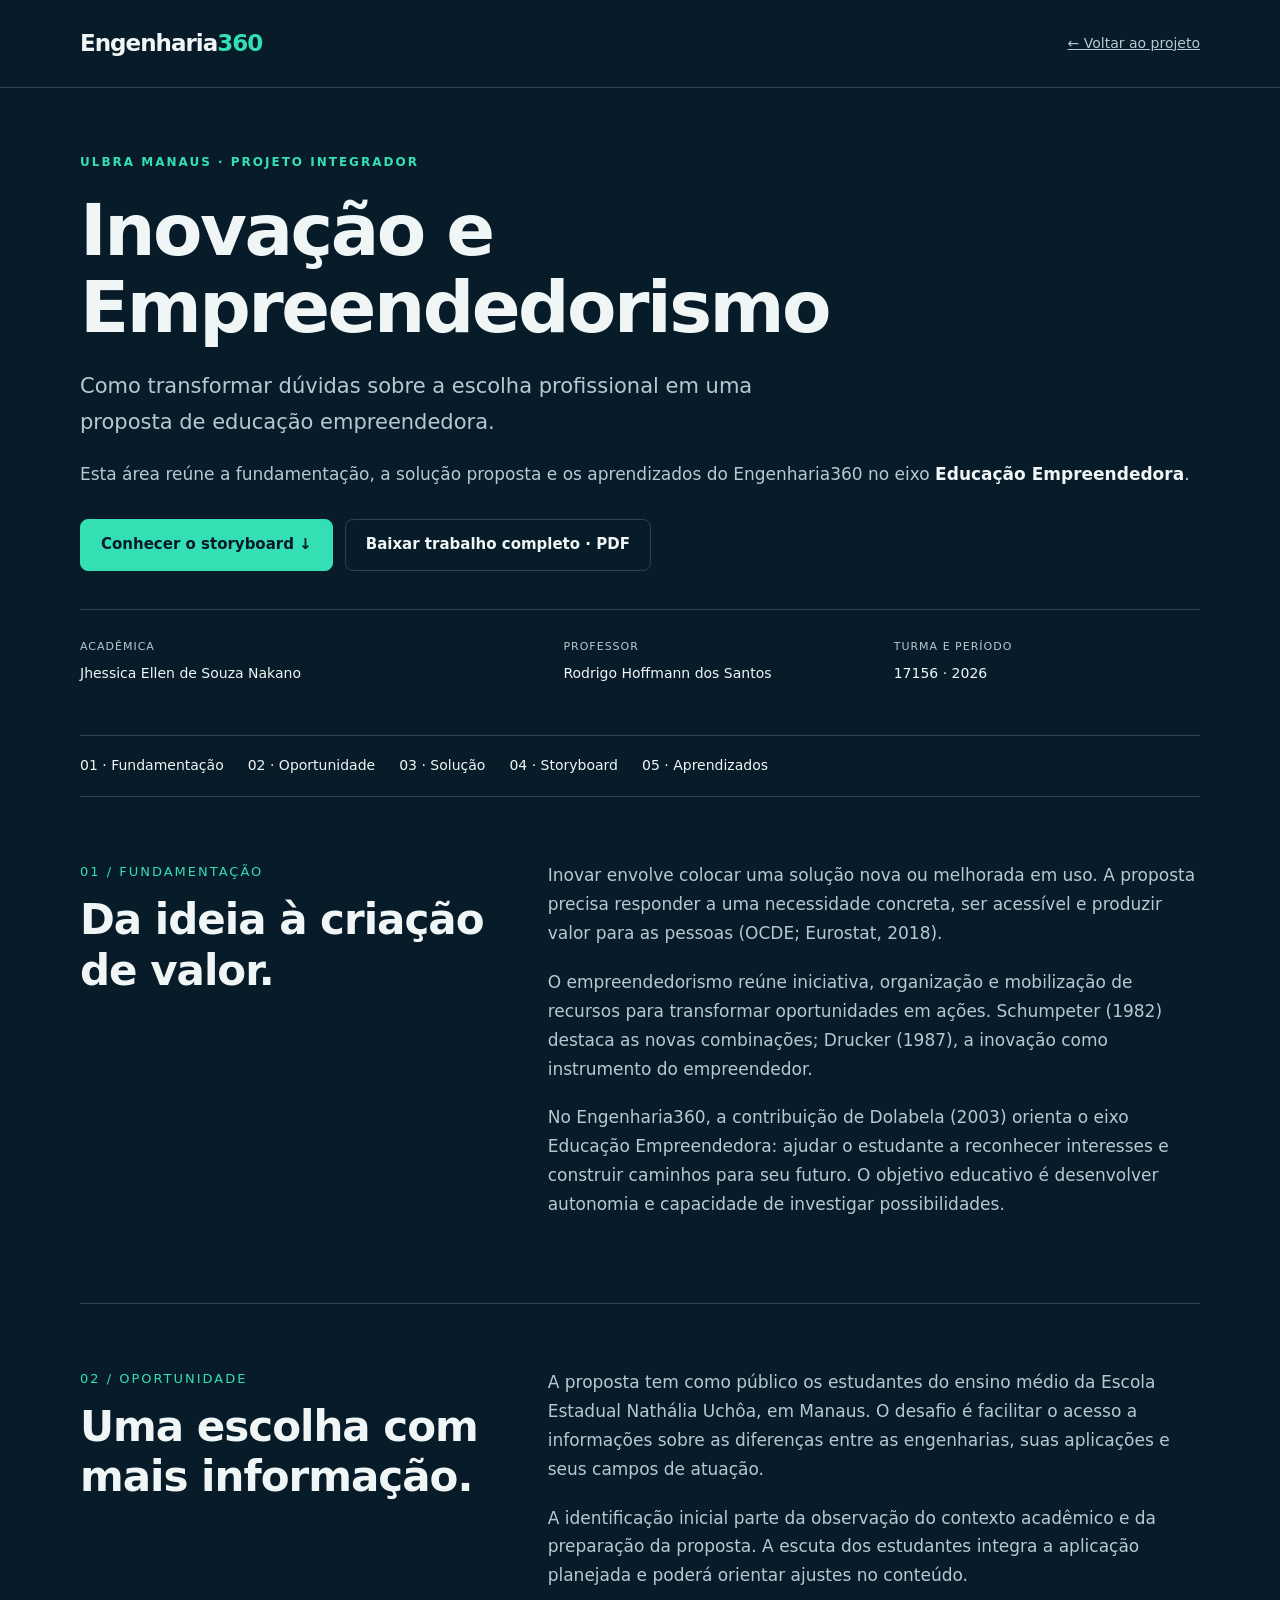
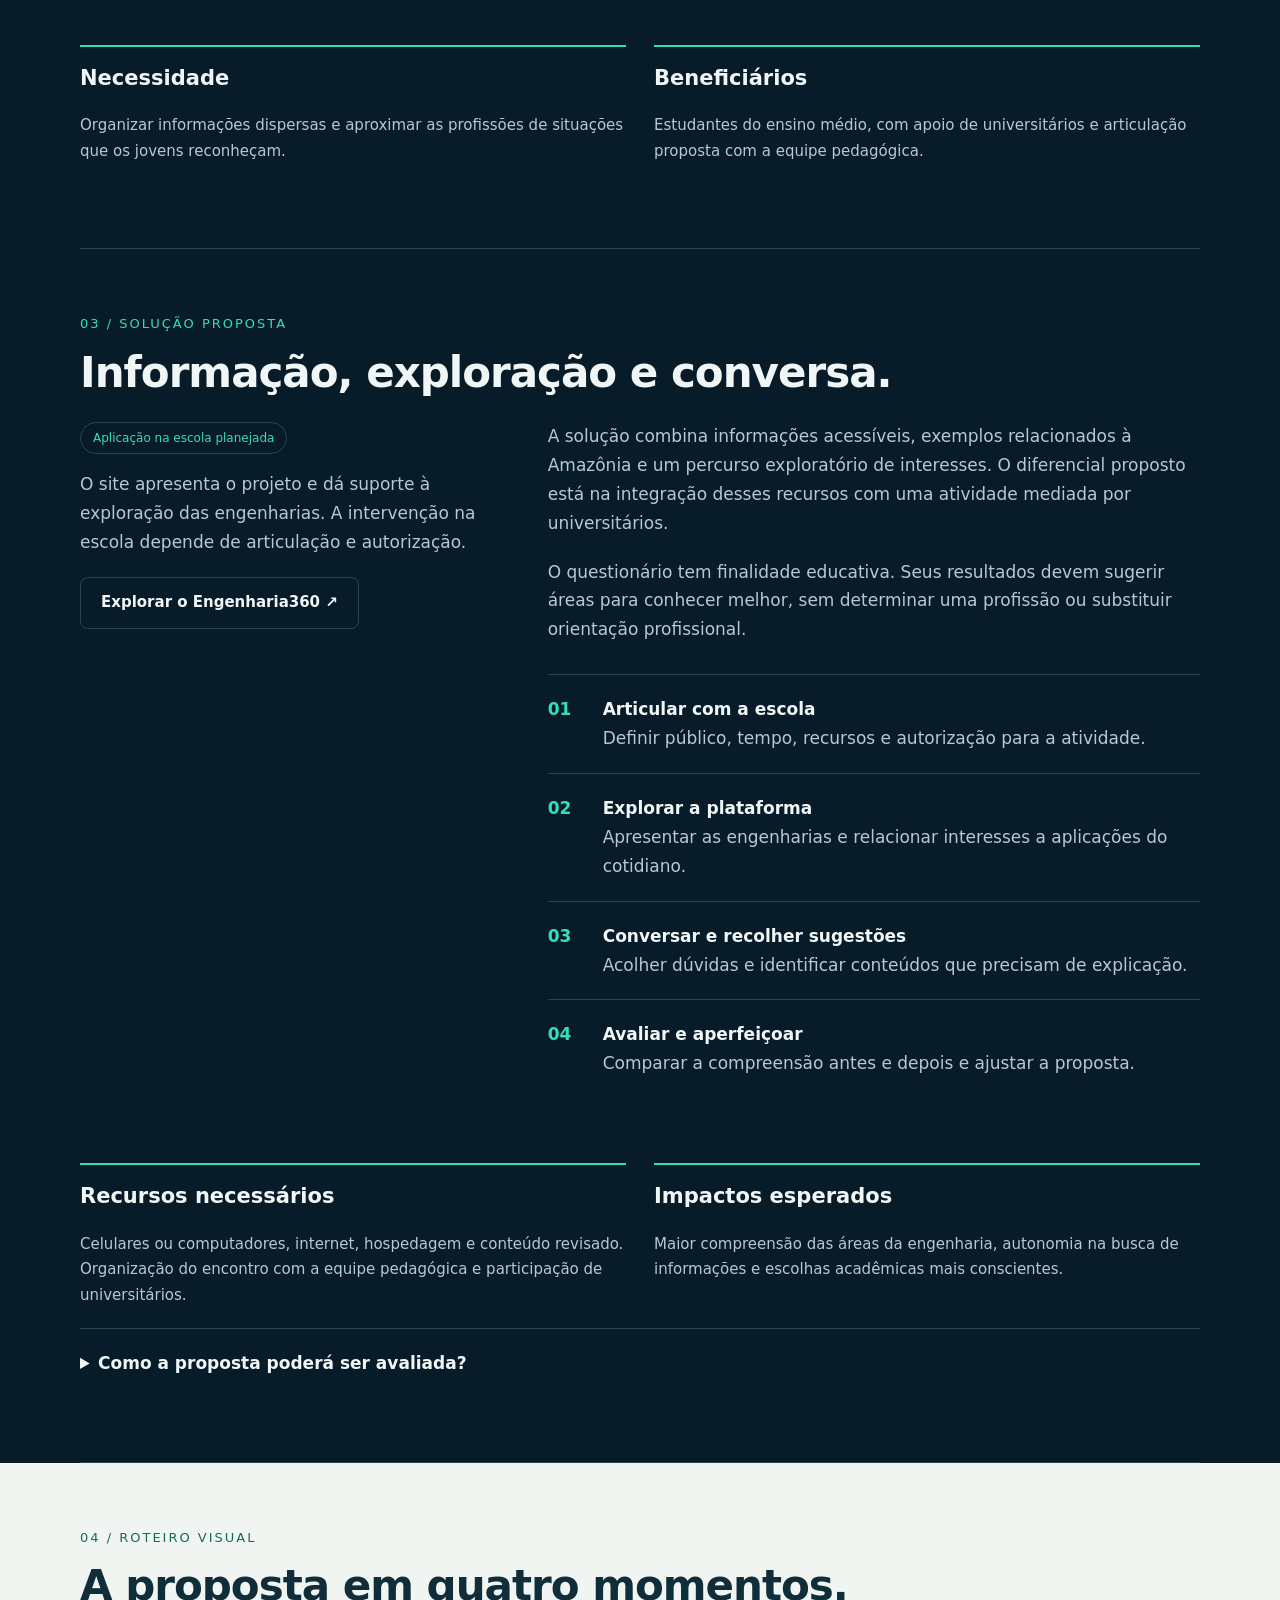
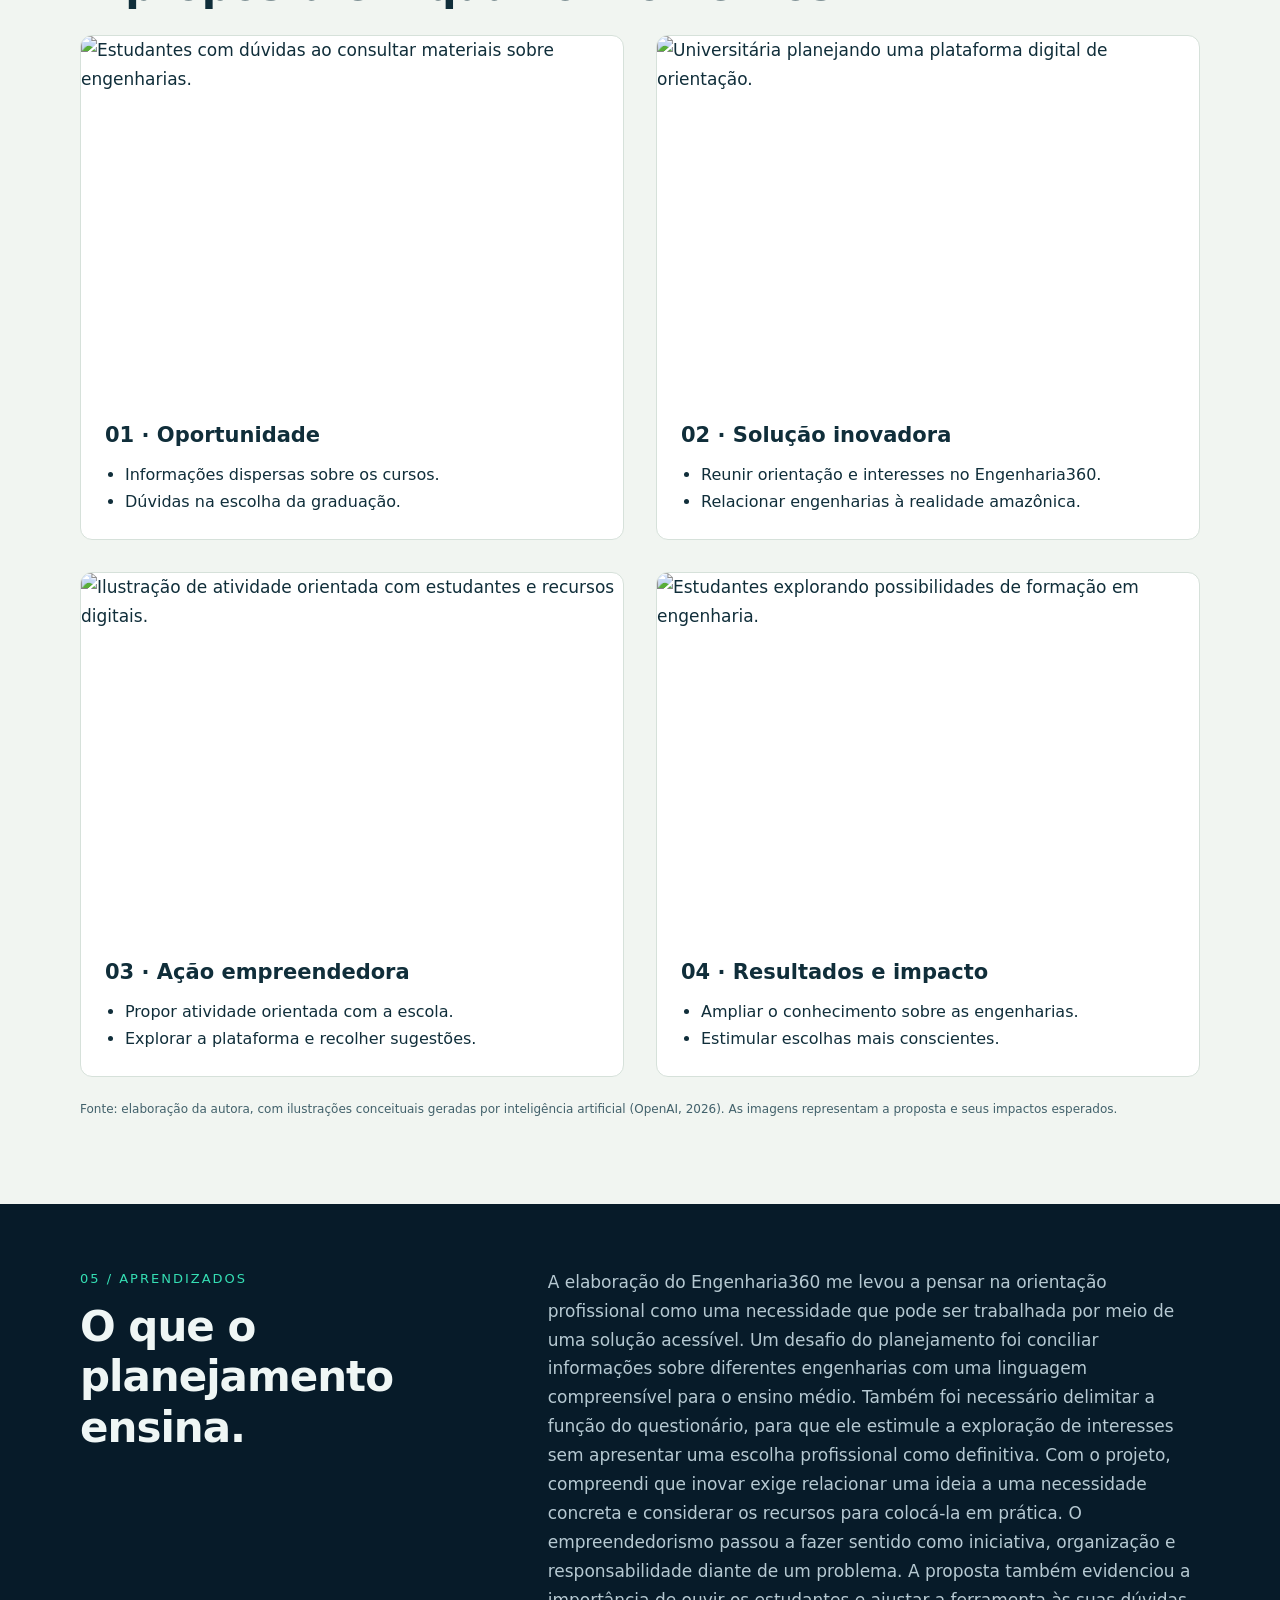
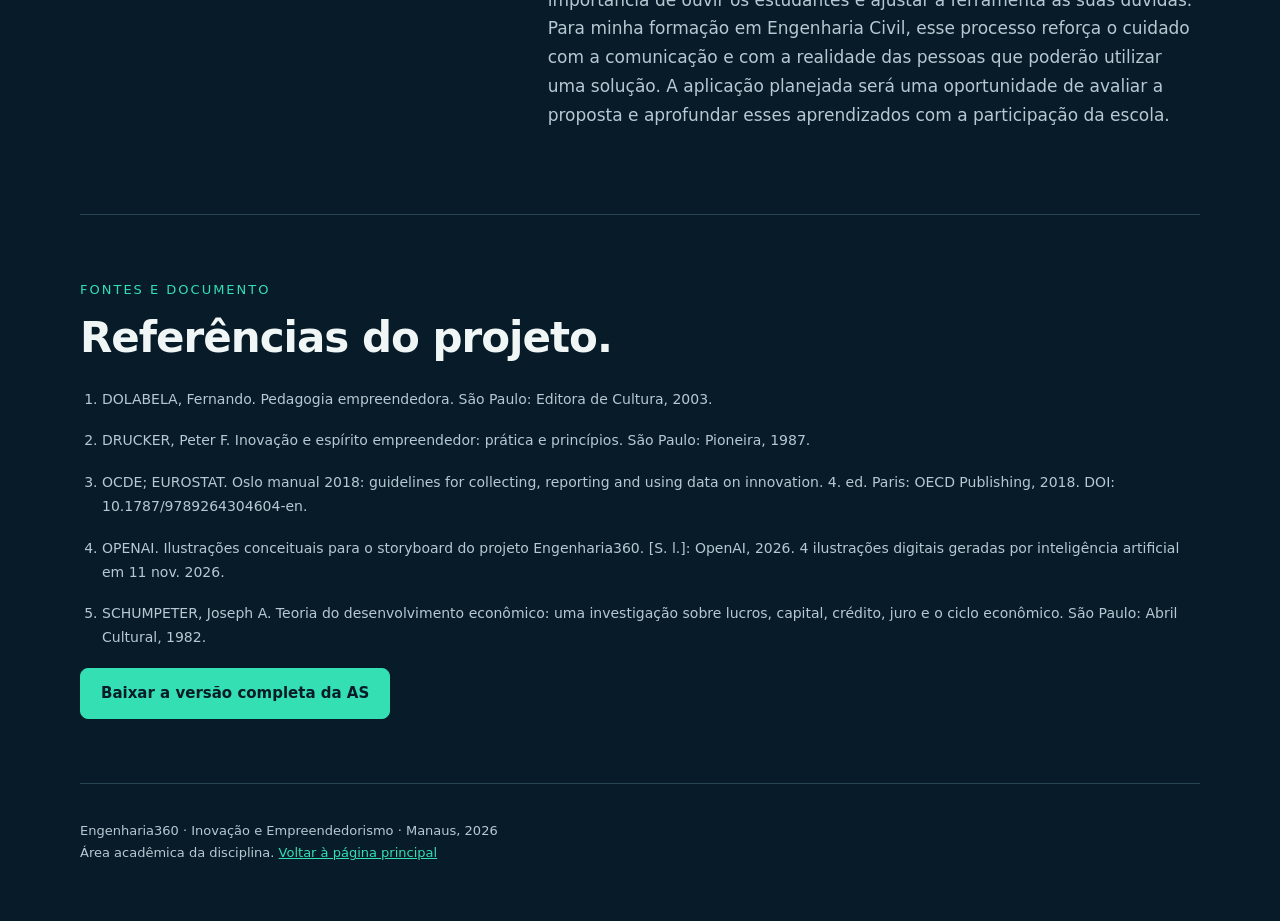
==== index.html @ a94e231f "Add files via upload" ====
<!doctype html>
<html lang="pt-BR"><head><meta charset="utf-8"><meta name="viewport" content="width=device-width,initial-scale=1"><meta name="description" content="Projeto Integrador de Inovação e Empreendedorismo: proposta, storyboard e aprendizados do Engenharia360."><title>Inovação e Empreendedorismo · Engenharia360</title>
<style>
:root{--bg:#071b29;--panel:#102b3b;--ink:#eff6f5;--muted:#b6c9d2;--green:#35dfb4;--line:#294452;--paper:#f1f5f1;--dark:#102e3a}*{box-sizing:border-box}html{scroll-behavior:smooth;scroll-padding-top:100px}body{margin:0;background:var(--bg);color:var(--ink);font:17px/1.7 system-ui,-apple-system,Segoe UI,sans-serif}a{color:inherit}a:focus-visible,summary:focus-visible{outline:3px solid var(--green);outline-offset:6px}a:hover{color:var(--green)}.wrap{width:min(1120px,calc(100% - 48px));margin:auto}.skip{position:absolute;left:20px;top:-80px;padding:10px;background:var(--green);color:var(--bg);z-index:10}.skip:focus{top:10px}header{border-bottom:1px solid var(--line)}.topbar{display:flex;align-items:center;justify-content:space-between;gap:24px;padding:24px 0}.brand{text-decoration:none;font-size:23px;font-weight:800;letter-spacing:-1px}.brand span{color:var(--green)}.back{color:var(--muted);font-size:14px}.eyebrow{color:var(--green);font-size:12px;font-weight:750;text-transform:uppercase;letter-spacing:2px}h1,h2,h3,p{margin-top:0}h1{font-size:clamp(38px,6vw,72px);line-height:1.06;letter-spacing:-2.5px;margin:20px 0 24px;max-width:820px}h2{font-size:clamp(27px,3.5vw,42px);letter-spacing:-1px;line-height:1.2;margin-bottom:24px}h3{font-size:21px;line-height:1.3}p{margin-bottom:20px}.hero{padding:64px 0 50px}.intro{max-width:730px;font-size:21px;color:var(--muted)}.actions{display:flex;flex-wrap:wrap;gap:12px;margin:30px 0}.button{display:inline-block;text-decoration:none;border:1px solid var(--line);border-radius:8px;padding:12px 20px;font-size:15px;font-weight:700}.button.primary{background:var(--green);color:var(--bg);border-color:var(--green)}.button:hover{border-color:var(--green)}.identity{display:grid;grid-template-columns:1.5fr 1fr 1fr;gap:24px;border-top:1px solid var(--line);padding-top:28px;margin-top:38px;font-size:14px}.identity small{display:block;color:var(--muted);font-size:11px;letter-spacing:1px;text-transform:uppercase;margin-bottom:5px}.nav{display:flex;gap:24px;overflow-x:auto;padding:18px 0;border-top:1px solid var(--line);border-bottom:1px solid var(--line)}.nav a{white-space:nowrap;font-size:14px;text-decoration:none}.section{padding:64px 0;border-bottom:1px solid var(--line)}.split{display:grid;grid-template-columns:1fr 1.6fr;gap:60px}.copy{color:var(--muted)}.copy strong{color:var(--ink)}.number{color:var(--green);font-size:13px;letter-spacing:2px;margin-bottom:12px}.facts{display:grid;grid-template-columns:1fr 1fr;gap:28px;margin-top:35px}.facts article{border-top:2px solid var(--green);padding-top:18px}.facts p{font-size:15px;color:var(--muted)}.flow{counter-reset:step;list-style:none;padding:0;margin:30px 0}.flow li{counter-increment:step;display:grid;grid-template-columns:40px 1fr;gap:15px;padding:20px 0;border-top:1px solid var(--line);color:var(--muted)}.flow li:before{content:counter(step,decimal-leading-zero);color:var(--green);font-weight:700}.flow b{color:var(--ink)}.story{background:var(--paper);color:var(--dark);padding:64px 0}.story .number{color:#146c59}.story-grid{display:grid;grid-template-columns:1fr 1fr;gap:32px}.story figure{margin:0;background:white;border:1px solid #d6e1da;border-radius:12px;overflow:hidden}.story img{width:100%;height:auto;aspect-ratio:3/2;object-fit:cover;display:block}.story figcaption{padding:24px}.story h3{margin-bottom:12px}.story ul{margin:0;padding-left:20px;font-size:16px}.source{font-size:12px;margin-top:22px;color:#42616b}.tag{display:inline-block;font-size:12px;padding:5px 12px;border:1px solid var(--line);border-radius:30px;color:var(--green);margin-bottom:16px}.evaluation{padding:25px 0;border-top:1px solid var(--line)}details{border-top:1px solid var(--line);padding:20px 0}summary{cursor:pointer;font-weight:650}details p{padding-top:16px;color:var(--muted);font-size:15px}.references{font-size:14px;overflow-wrap:anywhere;padding-left:22px;color:var(--muted)}.references li{margin-bottom:18px}.closing{padding:36px 0;font-size:13px;color:var(--muted)}.closing a{color:var(--green)}
@media(max-width:700px){.wrap{width:calc(100% - 32px)}.topbar{gap:12px}.back{font-size:12px}.hero{padding:40px 0}h1{letter-spacing:-1.5px}.intro{font-size:18px}.identity,.split,.facts,.story-grid{grid-template-columns:1fr;gap:24px}.identity{gap:16px}.section,.story{padding:40px 0}.nav{gap:20px}.actions .button{width:100%;text-align:center}.story figcaption{padding:20px}}
@media(prefers-reduced-motion:reduce){html{scroll-behavior:auto}}
@media print{body,.story{background:white;color:#111;font-size:11pt}.wrap{width:100%}.topbar,.nav,.actions,.skip,.closing{display:none}.hero,.section,.story{padding:20px 0}.copy,.intro,.facts p,.references,.flow li,details p{color:#222}.copy strong,.flow b{color:#111}.identity{grid-template-columns:1fr 1fr 1fr}.split{display:block}.story-grid{gap:16px}.story figure{break-inside:avoid}h1{font-size:28pt}.number,.eyebrow,.tag{color:#165b4d}.section{break-inside:avoid}a{color:#111}}
</style></head><body><a class="skip" href="#conteudo">Ir para o conteúdo</a>
<header><div class="wrap topbar"><a class="brand" href="https://www.engenharia360pi.com.br/" aria-label="Engenharia360 página inicial">Engenharia<span>360</span></a><a class="back" href="https://www.engenharia360pi.com.br/">← Voltar ao projeto</a></div></header>
<main id="conteudo"><section class="hero wrap"><div class="eyebrow">ULBRA Manaus · Projeto Integrador</div><h1>Inovação e<br>Empreendedorismo</h1><p class="intro">Como transformar dúvidas sobre a escolha profissional em uma proposta de educação empreendedora.</p><p class="copy">Esta área reúne a fundamentação, a solução proposta e os aprendizados do Engenharia360 no eixo <strong>Educação Empreendedora</strong>.</p><div class="actions"><a class="button primary" href="#storyboard">Conhecer o storyboard ↓</a><a class="button" href="Engenharia360_AS.pdf" download>Baixar trabalho completo · PDF</a></div><div class="identity"><div><small>Acadêmica</small>Jhessica Ellen de Souza Nakano</div><div><small>Professor</small>Rodrigo Hoffmann dos Santos</div><div><small>Turma e período</small>17156 · 2026</div></div></section>
<nav class="wrap nav" aria-label="Seções da disciplina"><a href="#fundamentacao">01 · Fundamentação</a><a href="#oportunidade">02 · Oportunidade</a><a href="#solucao">03 · Solução</a><a href="#storyboard">04 · Storyboard</a><a href="#aprendizados">05 · Aprendizados</a></nav>
<section id="fundamentacao" class="section wrap split"><div><p class="number">01 / FUNDAMENTAÇÃO</p><h2>Da ideia à criação de valor.</h2></div><div class="copy"><p>Inovar envolve colocar uma solução nova ou melhorada em uso. A proposta precisa responder a uma necessidade concreta, ser acessível e produzir valor para as pessoas (OCDE; Eurostat, 2018).</p><p>O empreendedorismo reúne iniciativa, organização e mobilização de recursos para transformar oportunidades em ações. Schumpeter (1982) destaca as novas combinações; Drucker (1987), a inovação como instrumento do empreendedor.</p><p>No Engenharia360, a contribuição de Dolabela (2003) orienta o eixo Educação Empreendedora: ajudar o estudante a reconhecer interesses e construir caminhos para seu futuro. O objetivo educativo é desenvolver autonomia e capacidade de investigar possibilidades.</p></div></section>
<section id="oportunidade" class="section wrap"><div class="split"><div><p class="number">02 / OPORTUNIDADE</p><h2>Uma escolha com mais informação.</h2></div><div class="copy"><p>A proposta tem como público os estudantes do ensino médio da Escola Estadual Nathália Uchôa, em Manaus. O desafio é facilitar o acesso a informações sobre as diferenças entre as engenharias, suas aplicações e seus campos de atuação.</p><p>A identificação inicial parte da observação do contexto acadêmico e da preparação da proposta. A escuta dos estudantes integra a aplicação planejada e poderá orientar ajustes no conteúdo.</p></div></div><div class="facts"><article><h3>Necessidade</h3><p>Organizar informações dispersas e aproximar as profissões de situações que os jovens reconheçam.</p></article><article><h3>Beneficiários</h3><p>Estudantes do ensino médio, com apoio de universitários e articulação proposta com a equipe pedagógica.</p></article></div></section>
<section id="solucao" class="section wrap"><p class="number">03 / SOLUÇÃO PROPOSTA</p><h2>Informação, exploração e conversa.</h2><div class="split"><div><span class="tag">Aplicação na escola planejada</span><p class="copy">O site apresenta o projeto e dá suporte à exploração das engenharias. A intervenção na escola depende de articulação e autorização.</p><a class="button" href="https://www.engenharia360pi.com.br/">Explorar o Engenharia360 ↗</a></div><div class="copy"><p>A solução combina informações acessíveis, exemplos relacionados à Amazônia e um percurso exploratório de interesses. O diferencial proposto está na integração desses recursos com uma atividade mediada por universitários.</p><p>O questionário tem finalidade educativa. Seus resultados devem sugerir áreas para conhecer melhor, sem determinar uma profissão ou substituir orientação profissional.</p><ol class="flow"><li><div><b>Articular com a escola</b><br>Definir público, tempo, recursos e autorização para a atividade.</div></li><li><div><b>Explorar a plataforma</b><br>Apresentar as engenharias e relacionar interesses a aplicações do cotidiano.</div></li><li><div><b>Conversar e recolher sugestões</b><br>Acolher dúvidas e identificar conteúdos que precisam de explicação.</div></li><li><div><b>Avaliar e aperfeiçoar</b><br>Comparar a compreensão antes e depois e ajustar a proposta.</div></li></ol></div></div><div class="facts"><article><h3>Recursos necessários</h3><p>Celulares ou computadores, internet, hospedagem e conteúdo revisado. Organização do encontro com a equipe pedagógica e participação de universitários.</p></article><article><h3>Impactos esperados</h3><p>Maior compreensão das áreas da engenharia, autonomia na busca de informações e escolhas acadêmicas mais conscientes.</p></article></div><details><summary>Como a proposta poderá ser avaliada?</summary><p>A avaliação planejada utilizará perguntas antes e depois da atividade sobre a compreensão dos cursos, além de sugestões dos participantes. Esses registros poderão orientar melhorias. Esta página não apresenta resultados de aplicação ou percentuais de melhoria.</p></details></section>
<section class="story" id="storyboard"><div class="wrap"><p class="number">04 / ROTEIRO VISUAL</p><h2>A proposta em quatro momentos.</h2><div class="story-grid"><figure><img src="assets/quadro-1.webp" alt="Estudantes com dúvidas ao consultar materiais sobre engenharias." width="1536" height="1024" loading="lazy"><figcaption><h3>01 · Oportunidade</h3><ul><li>Informações dispersas sobre os cursos.</li><li>Dúvidas na escolha da graduação.</li></ul></figcaption></figure><figure><img src="assets/quadro-2.webp" alt="Universitária planejando uma plataforma digital de orientação." width="1536" height="1024" loading="lazy"><figcaption><h3>02 · Solução inovadora</h3><ul><li>Reunir orientação e interesses no Engenharia360.</li><li>Relacionar engenharias à realidade amazônica.</li></ul></figcaption></figure><figure><img src="assets/quadro-3.webp" alt="Ilustração de atividade orientada com estudantes e recursos digitais." width="1536" height="1024" loading="lazy"><figcaption><h3>03 · Ação empreendedora</h3><ul><li>Propor atividade orientada com a escola.</li><li>Explorar a plataforma e recolher sugestões.</li></ul></figcaption></figure><figure><img src="assets/quadro-4.webp" alt="Estudantes explorando possibilidades de formação em engenharia." width="1536" height="1024" loading="lazy"><figcaption><h3>04 · Resultados e impacto</h3><ul><li>Ampliar o conhecimento sobre as engenharias.</li><li>Estimular escolhas mais conscientes.</li></ul></figcaption></figure></div><p class="source">Fonte: elaboração da autora, com ilustrações conceituais geradas por inteligência artificial (OpenAI, 2026). As imagens representam a proposta e seus impactos esperados.</p></div></section>
<section id="aprendizados" class="section wrap split"><div><p class="number">05 / APRENDIZADOS</p><h2>O que o planejamento ensina.</h2></div><div class="copy"><p>A elaboração do Engenharia360 me levou a pensar na orientação profissional como uma necessidade que pode ser trabalhada por meio de uma solução acessível. Um desafio do planejamento foi conciliar informações sobre diferentes engenharias com uma linguagem compreensível para o ensino médio. Também foi necessário delimitar a função do questionário, para que ele estimule a exploração de interesses sem apresentar uma escolha profissional como definitiva. Com o projeto, compreendi que inovar exige relacionar uma ideia a uma necessidade concreta e considerar os recursos para colocá-la em prática. O empreendedorismo passou a fazer sentido como iniciativa, organização e responsabilidade diante de um problema. A proposta também evidenciou a importância de ouvir os estudantes e ajustar a ferramenta às suas dúvidas. Para minha formação em Engenharia Civil, esse processo reforça o cuidado com a comunicação e com a realidade das pessoas que poderão utilizar uma solução. A aplicação planejada será uma oportunidade de avaliar a proposta e aprofundar esses aprendizados com a participação da escola.</p></div></section>
<section class="section wrap"><p class="number">FONTES E DOCUMENTO</p><h2>Referências do projeto.</h2><ol class="references"><li>DOLABELA, Fernando. Pedagogia empreendedora. São Paulo: Editora de Cultura, 2003.</li><li>DRUCKER, Peter F. Inovação e espírito empreendedor: prática e princípios. São Paulo: Pioneira, 1987.</li><li>OCDE; EUROSTAT. Oslo manual 2018: guidelines for collecting, reporting and using data on innovation. 4. ed. Paris: OECD Publishing, 2018. DOI: 10.1787/9789264304604-en.</li><li>OPENAI. Ilustrações conceituais para o storyboard do projeto Engenharia360. [S. l.]: OpenAI, 2026. 4 ilustrações digitais geradas por inteligência artificial em 11 nov. 2026.</li><li>SCHUMPETER, Joseph A. Teoria do desenvolvimento econômico: uma investigação sobre lucros, capital, crédito, juro e o ciclo econômico. São Paulo: Abril Cultural, 1982.</li></ol><a class="button primary" href="Engenharia360_AS.pdf" download>Baixar a versão completa da AS</a></section></main><footer class="wrap closing"><p>Engenharia360 · Inovação e Empreendedorismo · Manaus, 2026<br>Área acadêmica da disciplina. <a href="https://www.engenharia360pi.com.br/">Voltar à página principal</a></p></footer></body></html>
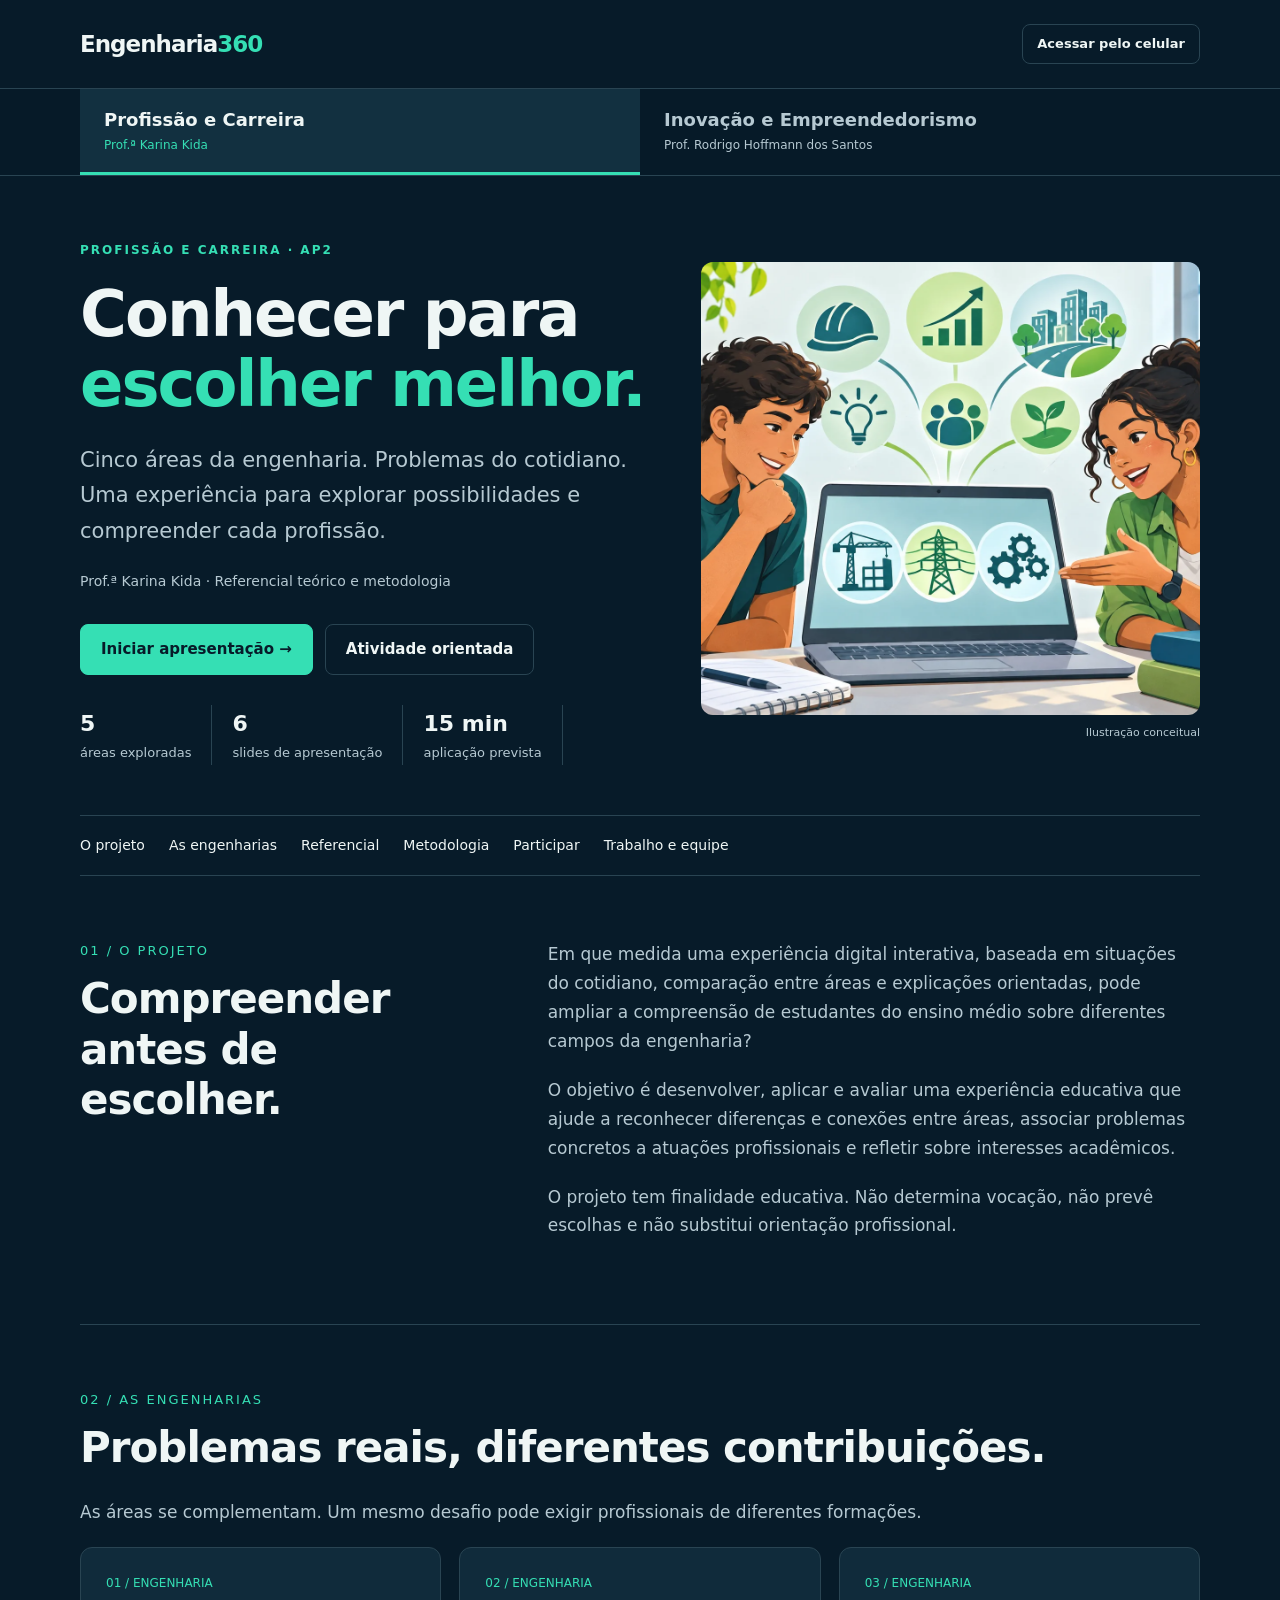
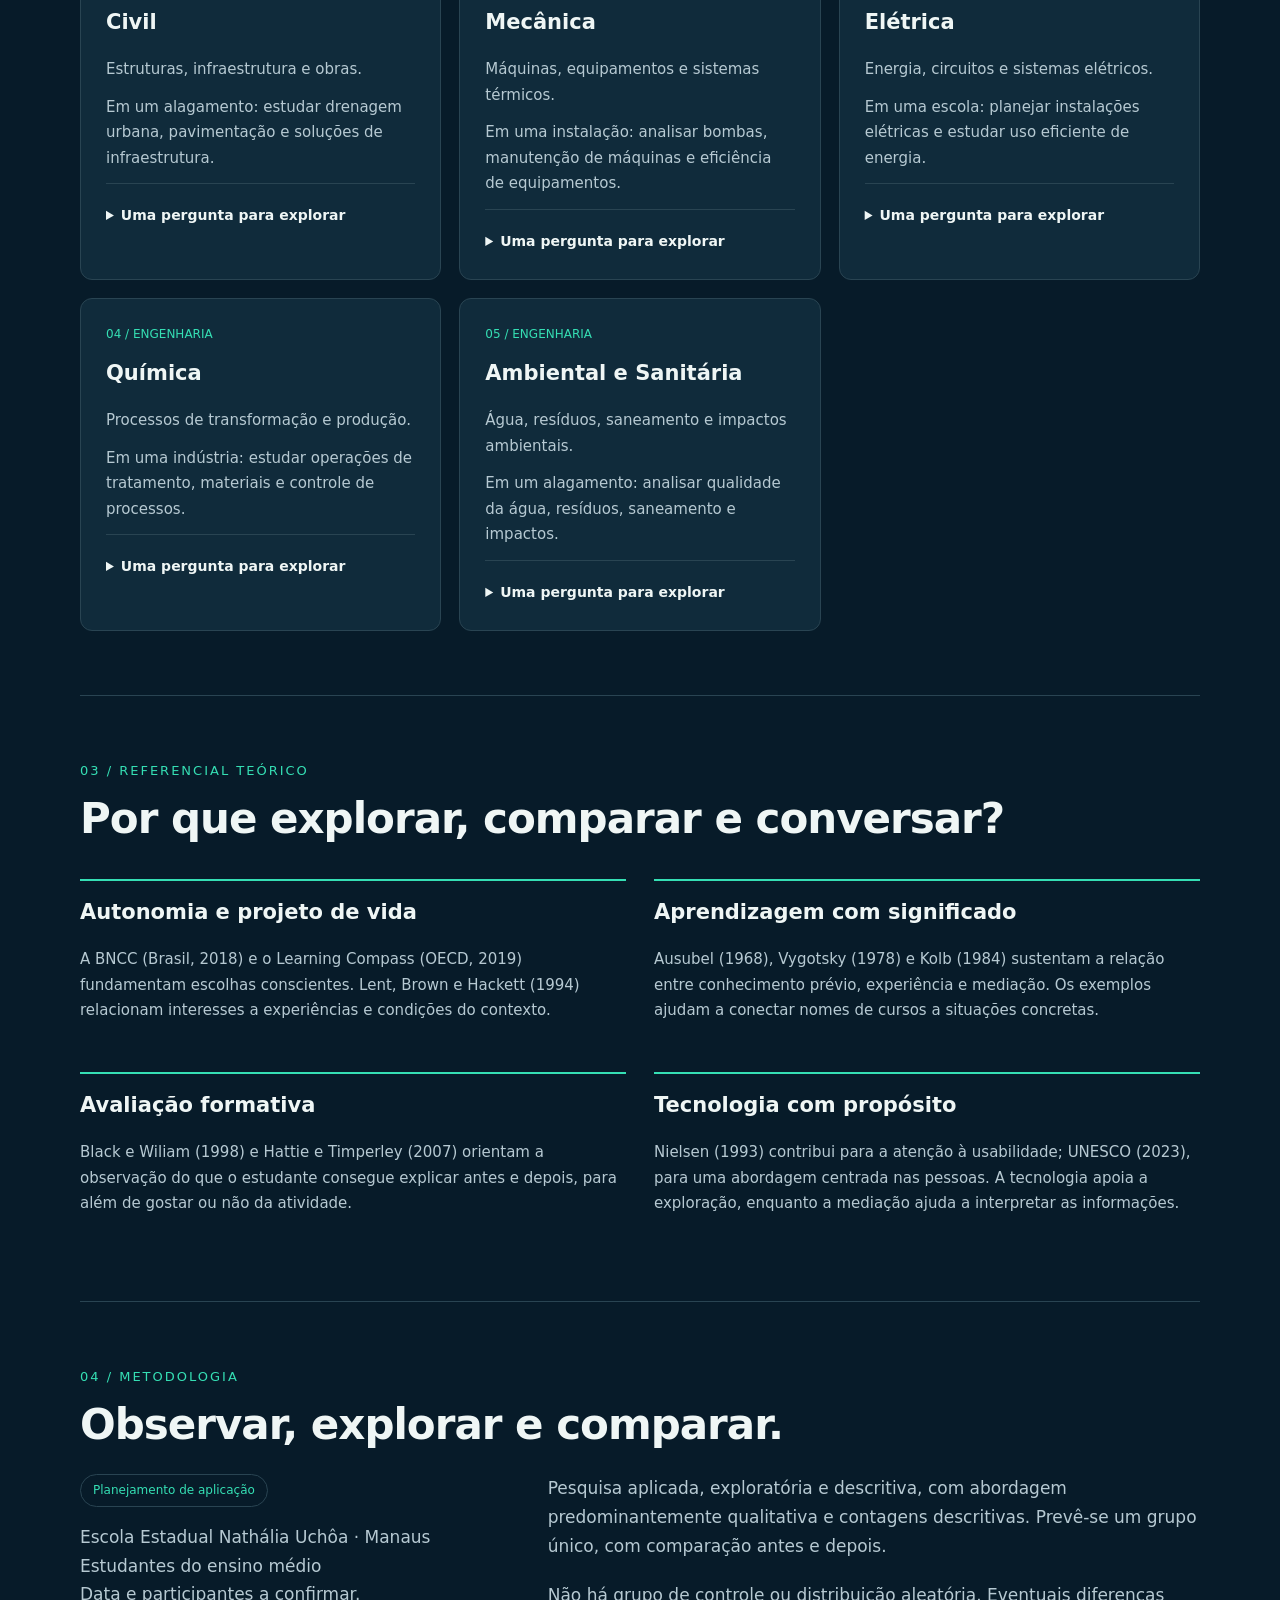
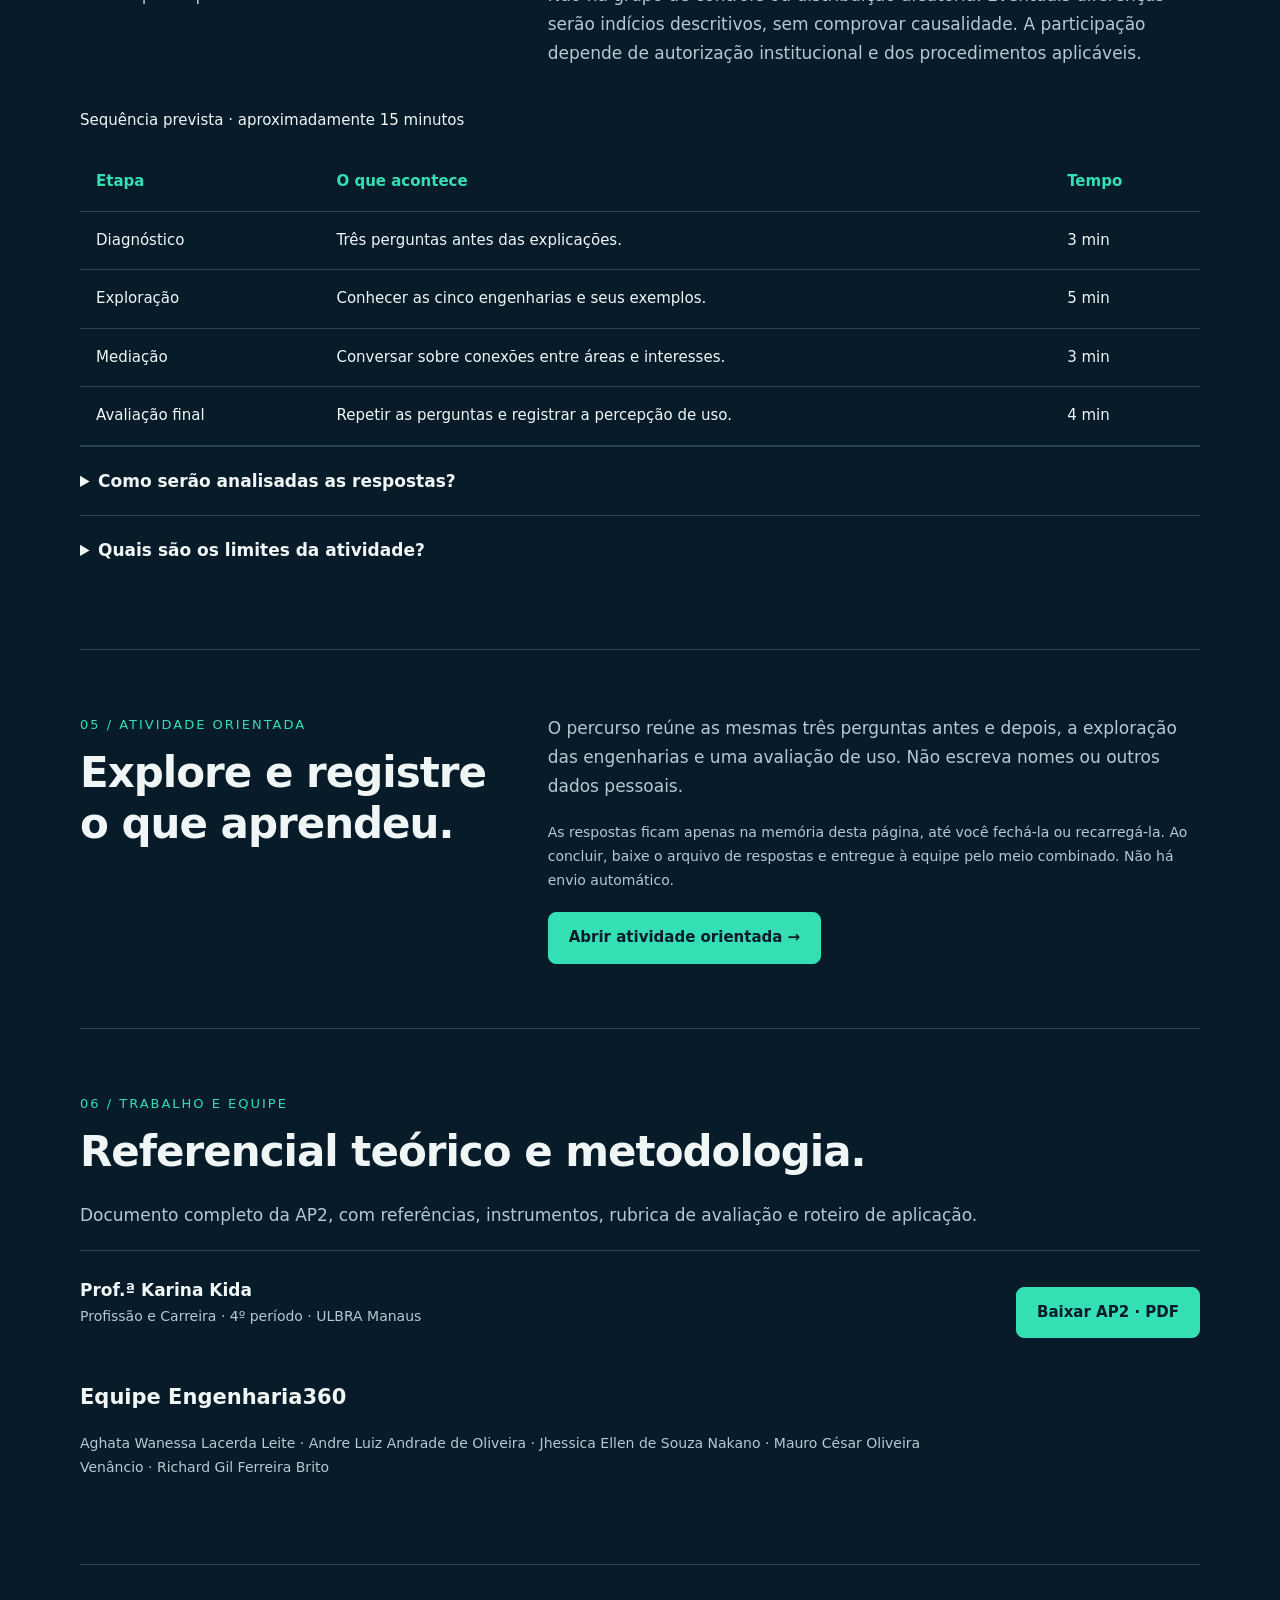
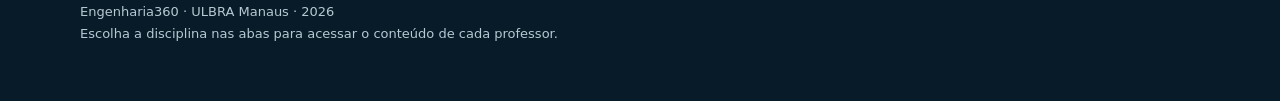
==== commit dcc524a3: "Add files via upload" ====
--- a/index.html
+++ b/index.html
@@ -1,17 +1,90 @@
-<!doctype html>
-<html lang="pt-BR"><head><meta charset="utf-8"><meta name="viewport" content="width=device-width,initial-scale=1"><meta name="description" content="Projeto Integrador de Inovação e Empreendedorismo: proposta, storyboard e aprendizados do Engenharia360."><title>Inovação e Empreendedorismo · Engenharia360</title>
-<style>
+<!doctype html><html lang="pt-BR"><head><meta charset="utf-8"><meta name="viewport" content="width=device-width,initial-scale=1"><meta name="description" content="Engenharia360: Profissão e Carreira com Karina Kida e Inovação e Empreendedorismo com Rodrigo Hoffmann dos Santos."><title>Engenharia360 · Disciplinas</title><style>
 :root{--bg:#071b29;--panel:#102b3b;--ink:#eff6f5;--muted:#b6c9d2;--green:#35dfb4;--line:#294452;--paper:#f1f5f1;--dark:#102e3a}*{box-sizing:border-box}html{scroll-behavior:smooth;scroll-padding-top:100px}body{margin:0;background:var(--bg);color:var(--ink);font:17px/1.7 system-ui,-apple-system,Segoe UI,sans-serif}a{color:inherit}a:focus-visible,summary:focus-visible{outline:3px solid var(--green);outline-offset:6px}a:hover{color:var(--green)}.wrap{width:min(1120px,calc(100% - 48px));margin:auto}.skip{position:absolute;left:20px;top:-80px;padding:10px;background:var(--green);color:var(--bg);z-index:10}.skip:focus{top:10px}header{border-bottom:1px solid var(--line)}.topbar{display:flex;align-items:center;justify-content:space-between;gap:24px;padding:24px 0}.brand{text-decoration:none;font-size:23px;font-weight:800;letter-spacing:-1px}.brand span{color:var(--green)}.back{color:var(--muted);font-size:14px}.eyebrow{color:var(--green);font-size:12px;font-weight:750;text-transform:uppercase;letter-spacing:2px}h1,h2,h3,p{margin-top:0}h1{font-size:clamp(38px,6vw,72px);line-height:1.06;letter-spacing:-2.5px;margin:20px 0 24px;max-width:820px}h2{font-size:clamp(27px,3.5vw,42px);letter-spacing:-1px;line-height:1.2;margin-bottom:24px}h3{font-size:21px;line-height:1.3}p{margin-bottom:20px}.hero{padding:64px 0 50px}.intro{max-width:730px;font-size:21px;color:var(--muted)}.actions{display:flex;flex-wrap:wrap;gap:12px;margin:30px 0}.button{display:inline-block;text-decoration:none;border:1px solid var(--line);border-radius:8px;padding:12px 20px;font-size:15px;font-weight:700}.button.primary{background:var(--green);color:var(--bg);border-color:var(--green)}.button:hover{border-color:var(--green)}.identity{display:grid;grid-template-columns:1.5fr 1fr 1fr;gap:24px;border-top:1px solid var(--line);padding-top:28px;margin-top:38px;font-size:14px}.identity small{display:block;color:var(--muted);font-size:11px;letter-spacing:1px;text-transform:uppercase;margin-bottom:5px}.nav{display:flex;gap:24px;overflow-x:auto;padding:18px 0;border-top:1px solid var(--line);border-bottom:1px solid var(--line)}.nav a{white-space:nowrap;font-size:14px;text-decoration:none}.section{padding:64px 0;border-bottom:1px solid var(--line)}.split{display:grid;grid-template-columns:1fr 1.6fr;gap:60px}.copy{color:var(--muted)}.copy strong{color:var(--ink)}.number{color:var(--green);font-size:13px;letter-spacing:2px;margin-bottom:12px}.facts{display:grid;grid-template-columns:1fr 1fr;gap:28px;margin-top:35px}.facts article{border-top:2px solid var(--green);padding-top:18px}.facts p{font-size:15px;color:var(--muted)}.flow{counter-reset:step;list-style:none;padding:0;margin:30px 0}.flow li{counter-increment:step;display:grid;grid-template-columns:40px 1fr;gap:15px;padding:20px 0;border-top:1px solid var(--line);color:var(--muted)}.flow li:before{content:counter(step,decimal-leading-zero);color:var(--green);font-weight:700}.flow b{color:var(--ink)}.story{background:var(--paper);color:var(--dark);padding:64px 0}.story .number{color:#146c59}.story-grid{display:grid;grid-template-columns:1fr 1fr;gap:32px}.story figure{margin:0;background:white;border:1px solid #d6e1da;border-radius:12px;overflow:hidden}.story img{width:100%;height:auto;aspect-ratio:3/2;object-fit:cover;display:block}.story figcaption{padding:24px}.story h3{margin-bottom:12px}.story ul{margin:0;padding-left:20px;font-size:16px}.source{font-size:12px;margin-top:22px;color:#42616b}.tag{display:inline-block;font-size:12px;padding:5px 12px;border:1px solid var(--line);border-radius:30px;color:var(--green);margin-bottom:16px}.evaluation{padding:25px 0;border-top:1px solid var(--line)}details{border-top:1px solid var(--line);padding:20px 0}summary{cursor:pointer;font-weight:650}details p{padding-top:16px;color:var(--muted);font-size:15px}.references{font-size:14px;overflow-wrap:anywhere;padding-left:22px;color:var(--muted)}.references li{margin-bottom:18px}.closing{padding:36px 0;font-size:13px;color:var(--muted)}.closing a{color:var(--green)}
 @media(max-width:700px){.wrap{width:calc(100% - 32px)}.topbar{gap:12px}.back{font-size:12px}.hero{padding:40px 0}h1{letter-spacing:-1.5px}.intro{font-size:18px}.identity,.split,.facts,.story-grid{grid-template-columns:1fr;gap:24px}.identity{gap:16px}.section,.story{padding:40px 0}.nav{gap:20px}.actions .button{width:100%;text-align:center}.story figcaption{padding:20px}}
 @media(prefers-reduced-motion:reduce){html{scroll-behavior:auto}}
 @media print{body,.story{background:white;color:#111;font-size:11pt}.wrap{width:100%}.topbar,.nav,.actions,.skip,.closing{display:none}.hero,.section,.story{padding:20px 0}.copy,.intro,.facts p,.references,.flow li,details p{color:#222}.copy strong,.flow b{color:#111}.identity{grid-template-columns:1fr 1fr 1fr}.split{display:block}.story-grid{gap:16px}.story figure{break-inside:avoid}h1{font-size:28pt}.number,.eyebrow,.tag{color:#165b4d}.section{break-inside:avoid}a{color:#111}}
-</style></head><body><a class="skip" href="#conteudo">Ir para o conteúdo</a>
-<header><div class="wrap topbar"><a class="brand" href="https://www.engenharia360pi.com.br/" aria-label="Engenharia360 página inicial">Engenharia<span>360</span></a><a class="back" href="https://www.engenharia360pi.com.br/">← Voltar ao projeto</a></div></header>
-<main id="conteudo"><section class="hero wrap"><div class="eyebrow">ULBRA Manaus · Projeto Integrador</div><h1>Inovação e<br>Empreendedorismo</h1><p class="intro">Como transformar dúvidas sobre a escolha profissional em uma proposta de educação empreendedora.</p><p class="copy">Esta área reúne a fundamentação, a solução proposta e os aprendizados do Engenharia360 no eixo <strong>Educação Empreendedora</strong>.</p><div class="actions"><a class="button primary" href="#storyboard">Conhecer o storyboard ↓</a><a class="button" href="Engenharia360_AS.pdf" download>Baixar trabalho completo · PDF</a></div><div class="identity"><div><small>Acadêmica</small>Jhessica Ellen de Souza Nakano</div><div><small>Professor</small>Rodrigo Hoffmann dos Santos</div><div><small>Turma e período</small>17156 · 2026</div></div></section>
-<nav class="wrap nav" aria-label="Seções da disciplina"><a href="#fundamentacao">01 · Fundamentação</a><a href="#oportunidade">02 · Oportunidade</a><a href="#solucao">03 · Solução</a><a href="#storyboard">04 · Storyboard</a><a href="#aprendizados">05 · Aprendizados</a></nav>
-<section id="fundamentacao" class="section wrap split"><div><p class="number">01 / FUNDAMENTAÇÃO</p><h2>Da ideia à criação de valor.</h2></div><div class="copy"><p>Inovar envolve colocar uma solução nova ou melhorada em uso. A proposta precisa responder a uma necessidade concreta, ser acessível e produzir valor para as pessoas (OCDE; Eurostat, 2018).</p><p>O empreendedorismo reúne iniciativa, organização e mobilização de recursos para transformar oportunidades em ações. Schumpeter (1982) destaca as novas combinações; Drucker (1987), a inovação como instrumento do empreendedor.</p><p>No Engenharia360, a contribuição de Dolabela (2003) orienta o eixo Educação Empreendedora: ajudar o estudante a reconhecer interesses e construir caminhos para seu futuro. O objetivo educativo é desenvolver autonomia e capacidade de investigar possibilidades.</p></div></section>
-<section id="oportunidade" class="section wrap"><div class="split"><div><p class="number">02 / OPORTUNIDADE</p><h2>Uma escolha com mais informação.</h2></div><div class="copy"><p>A proposta tem como público os estudantes do ensino médio da Escola Estadual Nathália Uchôa, em Manaus. O desafio é facilitar o acesso a informações sobre as diferenças entre as engenharias, suas aplicações e seus campos de atuação.</p><p>A identificação inicial parte da observação do contexto acadêmico e da preparação da proposta. A escuta dos estudantes integra a aplicação planejada e poderá orientar ajustes no conteúdo.</p></div></div><div class="facts"><article><h3>Necessidade</h3><p>Organizar informações dispersas e aproximar as profissões de situações que os jovens reconheçam.</p></article><article><h3>Beneficiários</h3><p>Estudantes do ensino médio, com apoio de universitários e articulação proposta com a equipe pedagógica.</p></article></div></section>
-<section id="solucao" class="section wrap"><p class="number">03 / SOLUÇÃO PROPOSTA</p><h2>Informação, exploração e conversa.</h2><div class="split"><div><span class="tag">Aplicação na escola planejada</span><p class="copy">O site apresenta o projeto e dá suporte à exploração das engenharias. A intervenção na escola depende de articulação e autorização.</p><a class="button" href="https://www.engenharia360pi.com.br/">Explorar o Engenharia360 ↗</a></div><div class="copy"><p>A solução combina informações acessíveis, exemplos relacionados à Amazônia e um percurso exploratório de interesses. O diferencial proposto está na integração desses recursos com uma atividade mediada por universitários.</p><p>O questionário tem finalidade educativa. Seus resultados devem sugerir áreas para conhecer melhor, sem determinar uma profissão ou substituir orientação profissional.</p><ol class="flow"><li><div><b>Articular com a escola</b><br>Definir público, tempo, recursos e autorização para a atividade.</div></li><li><div><b>Explorar a plataforma</b><br>Apresentar as engenharias e relacionar interesses a aplicações do cotidiano.</div></li><li><div><b>Conversar e recolher sugestões</b><br>Acolher dúvidas e identificar conteúdos que precisam de explicação.</div></li><li><div><b>Avaliar e aperfeiçoar</b><br>Comparar a compreensão antes e depois e ajustar a proposta.</div></li></ol></div></div><div class="facts"><article><h3>Recursos necessários</h3><p>Celulares ou computadores, internet, hospedagem e conteúdo revisado. Organização do encontro com a equipe pedagógica e participação de universitários.</p></article><article><h3>Impactos esperados</h3><p>Maior compreensão das áreas da engenharia, autonomia na busca de informações e escolhas acadêmicas mais conscientes.</p></article></div><details><summary>Como a proposta poderá ser avaliada?</summary><p>A avaliação planejada utilizará perguntas antes e depois da atividade sobre a compreensão dos cursos, além de sugestões dos participantes. Esses registros poderão orientar melhorias. Esta página não apresenta resultados de aplicação ou percentuais de melhoria.</p></details></section>
-<section class="story" id="storyboard"><div class="wrap"><p class="number">04 / ROTEIRO VISUAL</p><h2>A proposta em quatro momentos.</h2><div class="story-grid"><figure><img src="assets/quadro-1.webp" alt="Estudantes com dúvidas ao consultar materiais sobre engenharias." width="1536" height="1024" loading="lazy"><figcaption><h3>01 · Oportunidade</h3><ul><li>Informações dispersas sobre os cursos.</li><li>Dúvidas na escolha da graduação.</li></ul></figcaption></figure><figure><img src="assets/quadro-2.webp" alt="Universitária planejando uma plataforma digital de orientação." width="1536" height="1024" loading="lazy"><figcaption><h3>02 · Solução inovadora</h3><ul><li>Reunir orientação e interesses no Engenharia360.</li><li>Relacionar engenharias à realidade amazônica.</li></ul></figcaption></figure><figure><img src="assets/quadro-3.webp" alt="Ilustração de atividade orientada com estudantes e recursos digitais." width="1536" height="1024" loading="lazy"><figcaption><h3>03 · Ação empreendedora</h3><ul><li>Propor atividade orientada com a escola.</li><li>Explorar a plataforma e recolher sugestões.</li></ul></figcaption></figure><figure><img src="assets/quadro-4.webp" alt="Estudantes explorando possibilidades de formação em engenharia." width="1536" height="1024" loading="lazy"><figcaption><h3>04 · Resultados e impacto</h3><ul><li>Ampliar o conhecimento sobre as engenharias.</li><li>Estimular escolhas mais conscientes.</li></ul></figcaption></figure></div><p class="source">Fonte: elaboração da autora, com ilustrações conceituais geradas por inteligência artificial (OpenAI, 2026). As imagens representam a proposta e seus impactos esperados.</p></div></section>
-<section id="aprendizados" class="section wrap split"><div><p class="number">05 / APRENDIZADOS</p><h2>O que o planejamento ensina.</h2></div><div class="copy"><p>A elaboração do Engenharia360 me levou a pensar na orientação profissional como uma necessidade que pode ser trabalhada por meio de uma solução acessível. Um desafio do planejamento foi conciliar informações sobre diferentes engenharias com uma linguagem compreensível para o ensino médio. Também foi necessário delimitar a função do questionário, para que ele estimule a exploração de interesses sem apresentar uma escolha profissional como definitiva. Com o projeto, compreendi que inovar exige relacionar uma ideia a uma necessidade concreta e considerar os recursos para colocá-la em prática. O empreendedorismo passou a fazer sentido como iniciativa, organização e responsabilidade diante de um problema. A proposta também evidenciou a importância de ouvir os estudantes e ajustar a ferramenta às suas dúvidas. Para minha formação em Engenharia Civil, esse processo reforça o cuidado com a comunicação e com a realidade das pessoas que poderão utilizar uma solução. A aplicação planejada será uma oportunidade de avaliar a proposta e aprofundar esses aprendizados com a participação da escola.</p></div></section>
-<section class="section wrap"><p class="number">FONTES E DOCUMENTO</p><h2>Referências do projeto.</h2><ol class="references"><li>DOLABELA, Fernando. Pedagogia empreendedora. São Paulo: Editora de Cultura, 2003.</li><li>DRUCKER, Peter F. Inovação e espírito empreendedor: prática e princípios. São Paulo: Pioneira, 1987.</li><li>OCDE; EUROSTAT. Oslo manual 2018: guidelines for collecting, reporting and using data on innovation. 4. ed. Paris: OECD Publishing, 2018. DOI: 10.1787/9789264304604-en.</li><li>OPENAI. Ilustrações conceituais para o storyboard do projeto Engenharia360. [S. l.]: OpenAI, 2026. 4 ilustrações digitais geradas por inteligência artificial em 11 nov. 2026.</li><li>SCHUMPETER, Joseph A. Teoria do desenvolvimento econômico: uma investigação sobre lucros, capital, crédito, juro e o ciclo econômico. São Paulo: Abril Cultural, 1982.</li></ol><a class="button primary" href="Engenharia360_AS.pdf" download>Baixar a versão completa da AS</a></section></main><footer class="wrap closing"><p>Engenharia360 · Inovação e Empreendedorismo · Manaus, 2026<br>Área acadêmica da disciplina. <a href="https://www.engenharia360pi.com.br/">Voltar à página principal</a></p></footer></body></html>+
+[hidden]{display:none!important}button,input,textarea,select{font:inherit}button{cursor:pointer}button:disabled{opacity:.45;cursor:not-allowed}button:focus-visible,textarea:focus-visible,select:focus-visible{outline:3px solid var(--green);outline-offset:4px}.button{color:var(--ink);background:transparent;cursor:pointer}.page-title{font-size:clamp(36px,5.6vw,64px);letter-spacing:-2px;line-height:1.08}.site-header{border:0}.site-label{font-size:12px;color:var(--muted);text-align:right}.tab-shell{position:sticky;top:0;z-index:20;background:#071b29f5;backdrop-filter:blur(12px);border-top:1px solid var(--line);border-bottom:1px solid var(--line)}.tabs{display:grid;grid-template-columns:1fr 1fr;gap:0}.tabs button{background:transparent;color:var(--muted);border:0;border-bottom:3px solid transparent;padding:18px 24px;text-align:left;line-height:1.4}.tabs button strong{display:block;font-size:18px}.tabs button small{display:block;margin-top:5px;font-size:12px}.tabs button[aria-selected="true"]{border-bottom-color:var(--green);color:var(--ink);background:#123040}.tabs button[aria-selected="true"] small{color:var(--green)}.hero-grid{display:grid;grid-template-columns:1.15fr 1fr;gap:48px;align-items:center}.hero-grid img{width:100%;height:auto;border-radius:12px;aspect-ratio:1.1;object-fit:cover}.hero-grid figure{margin:0}.hero-grid figcaption{font-size:11px;color:var(--muted);text-align:right}.sub{font-size:14px;color:var(--muted)}.area-grid{display:grid;grid-template-columns:repeat(3,1fr);gap:18px}.area-card{background:var(--panel);border:1px solid var(--line);border-radius:12px;padding:25px}.area-card .area-no{font-size:12px;color:var(--green);margin-bottom:16px}.area-card p{font-size:15px;color:var(--muted);margin-bottom:12px}.area-card details{padding-bottom:0}.area-card summary{font-size:14px}.metric{display:flex;gap:20px;flex-wrap:wrap;margin-top:30px}.metric span{font-size:13px;padding-right:20px;border-right:1px solid var(--line);color:var(--muted)}.metric b{display:block;font-size:22px;color:var(--ink)}.table-scroll{overflow-x:auto}table{width:100%;border-collapse:collapse;font-size:15px}th,td{text-align:left;padding:16px;border-bottom:1px solid var(--line);vertical-align:top}th{color:var(--green)}.team{font-size:14px;color:var(--muted);max-width:900px}.doc-row{display:flex;justify-content:space-between;align-items:center;gap:25px;border-top:1px solid var(--line);padding-top:25px}dialog{width:min(900px,calc(100% - 24px));max-height:90dvh;overflow:auto;border:1px solid var(--line);border-radius:16px;background:var(--bg);color:var(--ink);padding:30px}dialog::backdrop{background:#000b;backdrop-filter:blur(5px)}.dialog-head{display:flex;justify-content:space-between;align-items:center;gap:20px;margin-bottom:30px}.dialog-head p{margin:0}.close{border:1px solid var(--line);color:var(--ink);background:transparent;border-radius:8px;padding:8px 14px}.slide{min-height:330px}.slide h3{font-size:clamp(28px,4vw,44px);max-width:680px}.slide p{font-size:20px;color:var(--muted)}.slide li{margin-bottom:12px;color:var(--muted)}.slide-nav{display:flex;justify-content:space-between;gap:20px;align-items:center;border-top:1px solid var(--line);padding-top:20px}.stage-label{color:var(--green);font-size:13px;margin-bottom:20px}.form-field{margin:0 0 25px}.form-field label{display:block;margin-bottom:10px}.form-field textarea{width:100%;min-height:100px;background:var(--panel);color:var(--ink);border:1px solid #54717e;border-radius:8px;padding:12px}.form-field select{display:block;background:var(--panel);color:var(--ink);border:1px solid #54717e;border-radius:6px;padding:10px;margin-top:8px;max-width:100%}.notice{font-size:14px;color:var(--muted)}.activity-actions{display:flex;flex-wrap:wrap;gap:12px;margin-top:26px}.empty-flag{font-size:14px;color:#ffd89a}.print-note{display:none}html{scroll-padding-top:140px}
+@media(max-width:700px){.hero-grid{grid-template-columns:1fr;gap:25px}.hero-grid figure{display:none}.tabs button{padding:14px 10px}.tabs button strong{font-size:14px}.tabs button small{font-size:11px}.area-grid{grid-template-columns:1fr}.site-label{font-size:10px}.page-title{letter-spacing:-1px}.doc-row{display:block}.metric{gap:15px}dialog{padding:20px}.slide{min-height:320px}.slide p{font-size:17px}.slide-nav{flex-wrap:wrap}.slide-nav .button{padding:10px 12px}.tabs{width:100%}.topbar{padding:18px 0}.brand{font-size:20px}.identity{font-size:13px}.activity-actions .button{width:100%}}
+@media print{.tab-shell,.site-header,dialog{display:none!important}.print-note{display:block}.area-card{background:white;color:#111;break-inside:avoid}.area-card p,.sub,.team{color:#333}.hero-grid{display:block}.hero-grid figure{display:none}h2.page-title{font-size:26pt}.area-grid{grid-template-columns:1fr 1fr}.hero,.section{break-inside:auto}.button{display:none!important}}
+</style></head><body><a class="skip" href="#conteudo">Ir para o conteúdo</a><header class="site-header"><div class="wrap topbar"><a class="brand" href="#carreira">Engenharia<span>360</span></a><button class="button" id="open-qr" style="font-size:13px;padding:8px 14px">Acessar pelo celular</button></div></header><div class="tab-shell"><div class="wrap tabs" role="tablist" aria-label="Escolha a disciplina"><button id="tab-carreira" role="tab" aria-selected="true" aria-controls="panel-carreira" data-tab="carreira"><strong>Profissão e Carreira</strong><small>Prof.ª Karina Kida</small></button><button id="tab-inovacao" role="tab" aria-selected="false" aria-controls="panel-inovacao" tabindex="-1" data-tab="inovacao"><strong>Inovação e Empreendedorismo</strong><small>Prof. Rodrigo Hoffmann dos Santos</small></button></div></div><h1 class="wrap" style="font-size:0;margin:0;height:0;overflow:hidden">Engenharia360 — duas disciplinas, seus conteúdos e professores</h1><main id="conteudo"><section role="tabpanel" id="panel-carreira" aria-labelledby="tab-carreira"><div class="wrap hero hero-grid"><div><p class="eyebrow">Profissão e Carreira · AP2</p><h2 class="page-title">Conhecer para<br><span style="color:var(--green)">escolher melhor.</span></h2><p class="intro">Cinco áreas da engenharia. Problemas do cotidiano. Uma experiência para explorar possibilidades e compreender cada profissão.</p><p class="sub">Prof.ª Karina Kida · Referencial teórico e metodologia</p><div class="actions"><button class="button primary" id="open-slides">Iniciar apresentação →</button><a class="button" href="#carreira-atividade">Atividade orientada</a></div><div class="metric"><span><b>5</b>áreas exploradas</span><span><b>6</b>slides de apresentação</span><span><b>15 min</b>aplicação prevista</span></div></div><figure><img src="[data-uri]" width="1536" height="1024" alt="Ilustração de estudantes explorando caminhos da engenharia"><figcaption>Ilustração conceitual</figcaption></figure></div><nav class="wrap nav" aria-label="Conteúdos de Profissão e Carreira"><a href="#carreira-projeto">O projeto</a><a href="#carreira-areas">As engenharias</a><a href="#carreira-teoria">Referencial</a><a href="#carreira-metodo">Metodologia</a><a href="#carreira-atividade">Participar</a><a href="#carreira-documento">Trabalho e equipe</a></nav>
+<section class="section wrap split" id="carreira-projeto"><div><p class="number">01 / O PROJETO</p><h2>Compreender antes de escolher.</h2></div><div class="copy"><p>Em que medida uma experiência digital interativa, baseada em situações do cotidiano, comparação entre áreas e explicações orientadas, pode ampliar a compreensão de estudantes do ensino médio sobre diferentes campos da engenharia?</p><p>O objetivo é desenvolver, aplicar e avaliar uma experiência educativa que ajude a reconhecer diferenças e conexões entre áreas, associar problemas concretos a atuações profissionais e refletir sobre interesses acadêmicos.</p><p>O projeto tem finalidade educativa. Não determina vocação, não prevê escolhas e não substitui orientação profissional.</p></div></section>
+<section class="section wrap" id="carreira-areas"><p class="number">02 / AS ENGENHARIAS</p><h2>Problemas reais, diferentes contribuições.</h2><p class="copy">As áreas se complementam. Um mesmo desafio pode exigir profissionais de diferentes formações.</p><div class="area-grid" id="main-areas"><article class="area-card"><p class="area-no">01 / ENGENHARIA</p><h3>Civil</h3><p>Estruturas, infraestrutura e obras.</p><p>Em um alagamento: estudar drenagem urbana, pavimentação e soluções de infraestrutura.</p><details><summary>Uma pergunta para explorar</summary><p>Como organizar o escoamento da água em uma rua?</p></details></article><article class="area-card"><p class="area-no">02 / ENGENHARIA</p><h3>Mecânica</h3><p>Máquinas, equipamentos e sistemas térmicos.</p><p>Em uma instalação: analisar bombas, manutenção de máquinas e eficiência de equipamentos.</p><details><summary>Uma pergunta para explorar</summary><p>Como melhorar o funcionamento de uma bomba de água?</p></details></article><article class="area-card"><p class="area-no">03 / ENGENHARIA</p><h3>Elétrica</h3><p>Energia, circuitos e sistemas elétricos.</p><p>Em uma escola: planejar instalações elétricas e estudar uso eficiente de energia.</p><details><summary>Uma pergunta para explorar</summary><p>Como alimentar os equipamentos com segurança e eficiência?</p></details></article><article class="area-card"><p class="area-no">04 / ENGENHARIA</p><h3>Química</h3><p>Processos de transformação e produção.</p><p>Em uma indústria: estudar operações de tratamento, materiais e controle de processos.</p><details><summary>Uma pergunta para explorar</summary><p>Como controlar um processo de separação de substâncias?</p></details></article><article class="area-card"><p class="area-no">05 / ENGENHARIA</p><h3>Ambiental e Sanitária</h3><p>Água, resíduos, saneamento e impactos ambientais.</p><p>Em um alagamento: analisar qualidade da água, resíduos, saneamento e impactos.</p><details><summary>Uma pergunta para explorar</summary><p>Como reduzir a contaminação e os efeitos sobre o ambiente?</p></details></article></div></section>
+<section class="section wrap" id="carreira-teoria"><p class="number">03 / REFERENCIAL TEÓRICO</p><h2>Por que explorar, comparar e conversar?</h2><div class="facts"><article><h3>Autonomia e projeto de vida</h3><p>A BNCC (Brasil, 2018) e o Learning Compass (OECD, 2019) fundamentam escolhas conscientes. Lent, Brown e Hackett (1994) relacionam interesses a experiências e condições do contexto.</p></article><article><h3>Aprendizagem com significado</h3><p>Ausubel (1968), Vygotsky (1978) e Kolb (1984) sustentam a relação entre conhecimento prévio, experiência e mediação. Os exemplos ajudam a conectar nomes de cursos a situações concretas.</p></article><article><h3>Avaliação formativa</h3><p>Black e Wiliam (1998) e Hattie e Timperley (2007) orientam a observação do que o estudante consegue explicar antes e depois, para além de gostar ou não da atividade.</p></article><article><h3>Tecnologia com propósito</h3><p>Nielsen (1993) contribui para a atenção à usabilidade; UNESCO (2023), para uma abordagem centrada nas pessoas. A tecnologia apoia a exploração, enquanto a mediação ajuda a interpretar as informações.</p></article></div></section>
+<section class="section wrap" id="carreira-metodo"><p class="number">04 / METODOLOGIA</p><h2>Observar, explorar e comparar.</h2><div class="split"><div><span class="tag">Planejamento de aplicação</span><p class="copy">Escola Estadual Nathália Uchôa · Manaus<br>Estudantes do ensino médio<br>Data e participantes a confirmar.</p></div><div class="copy"><p>Pesquisa aplicada, exploratória e descritiva, com abordagem predominantemente qualitativa e contagens descritivas. Prevê-se um grupo único, com comparação antes e depois.</p><p>Não há grupo de controle ou distribuição aleatória. Eventuais diferenças serão indícios descritivos, sem comprovar causalidade. A participação depende de autorização institucional e dos procedimentos aplicáveis.</p></div></div><div class="table-scroll"><table><caption style="text-align:left;padding:20px 0">Sequência prevista · aproximadamente 15 minutos</caption><thead><tr><th scope="col">Etapa</th><th scope="col">O que acontece</th><th scope="col">Tempo</th></tr></thead><tbody><tr><td>Diagnóstico</td><td>Três perguntas antes das explicações.</td><td>3 min</td></tr><tr><td>Exploração</td><td>Conhecer as cinco engenharias e seus exemplos.</td><td>5 min</td></tr><tr><td>Mediação</td><td>Conversar sobre conexões entre áreas e interesses.</td><td>3 min</td></tr><tr><td>Avaliação final</td><td>Repetir as perguntas e registrar a percepção de uso.</td><td>4 min</td></tr></tbody></table></div><details><summary>Como serão analisadas as respostas?</summary><p>Duas pessoas da equipe avaliarão compreensão, exemplificação e reflexão em níveis de 0 a 2, conforme a rubrica do trabalho. A comparação considerará apenas pares válidos; campos em branco serão tratados como ausentes. Não será calculado um índice geral pela soma dos níveis. As divergências serão discutidas até consenso.</p></details><details><summary>Quais são os limites da atividade?</summary><p>As condições de acesso, a mediação e a repetição das perguntas podem influenciar as respostas. Não há resultados de campo apresentados nesta página. O estudo prevê observar avanços, estabilidade ou recuos, sem antecipar percentuais.</p></details></section>
+<section class="section wrap split" id="carreira-atividade"><div><p class="number">05 / ATIVIDADE ORIENTADA</p><h2>Explore e registre o que aprendeu.</h2></div><div><p class="copy">O percurso reúne as mesmas três perguntas antes e depois, a exploração das engenharias e uma avaliação de uso. Não escreva nomes ou outros dados pessoais.</p><p class="notice">As respostas ficam apenas na memória desta página, até você fechá-la ou recarregá-la. Ao concluir, baixe o arquivo de respostas e entregue à equipe pelo meio combinado. Não há envio automático.</p><button class="button primary" id="open-activity">Abrir atividade orientada →</button></div></section>
+<section class="section wrap" id="carreira-documento"><p class="number">06 / TRABALHO E EQUIPE</p><h2>Referencial teórico e metodologia.</h2><p class="copy">Documento completo da AP2, com referências, instrumentos, rubrica de avaliação e roteiro de aplicação.</p><div class="doc-row"><div><strong>Prof.ª Karina Kida</strong><p class="sub">Profissão e Carreira · 4º período · ULBRA Manaus</p></div><a class="button primary" href="[data-uri]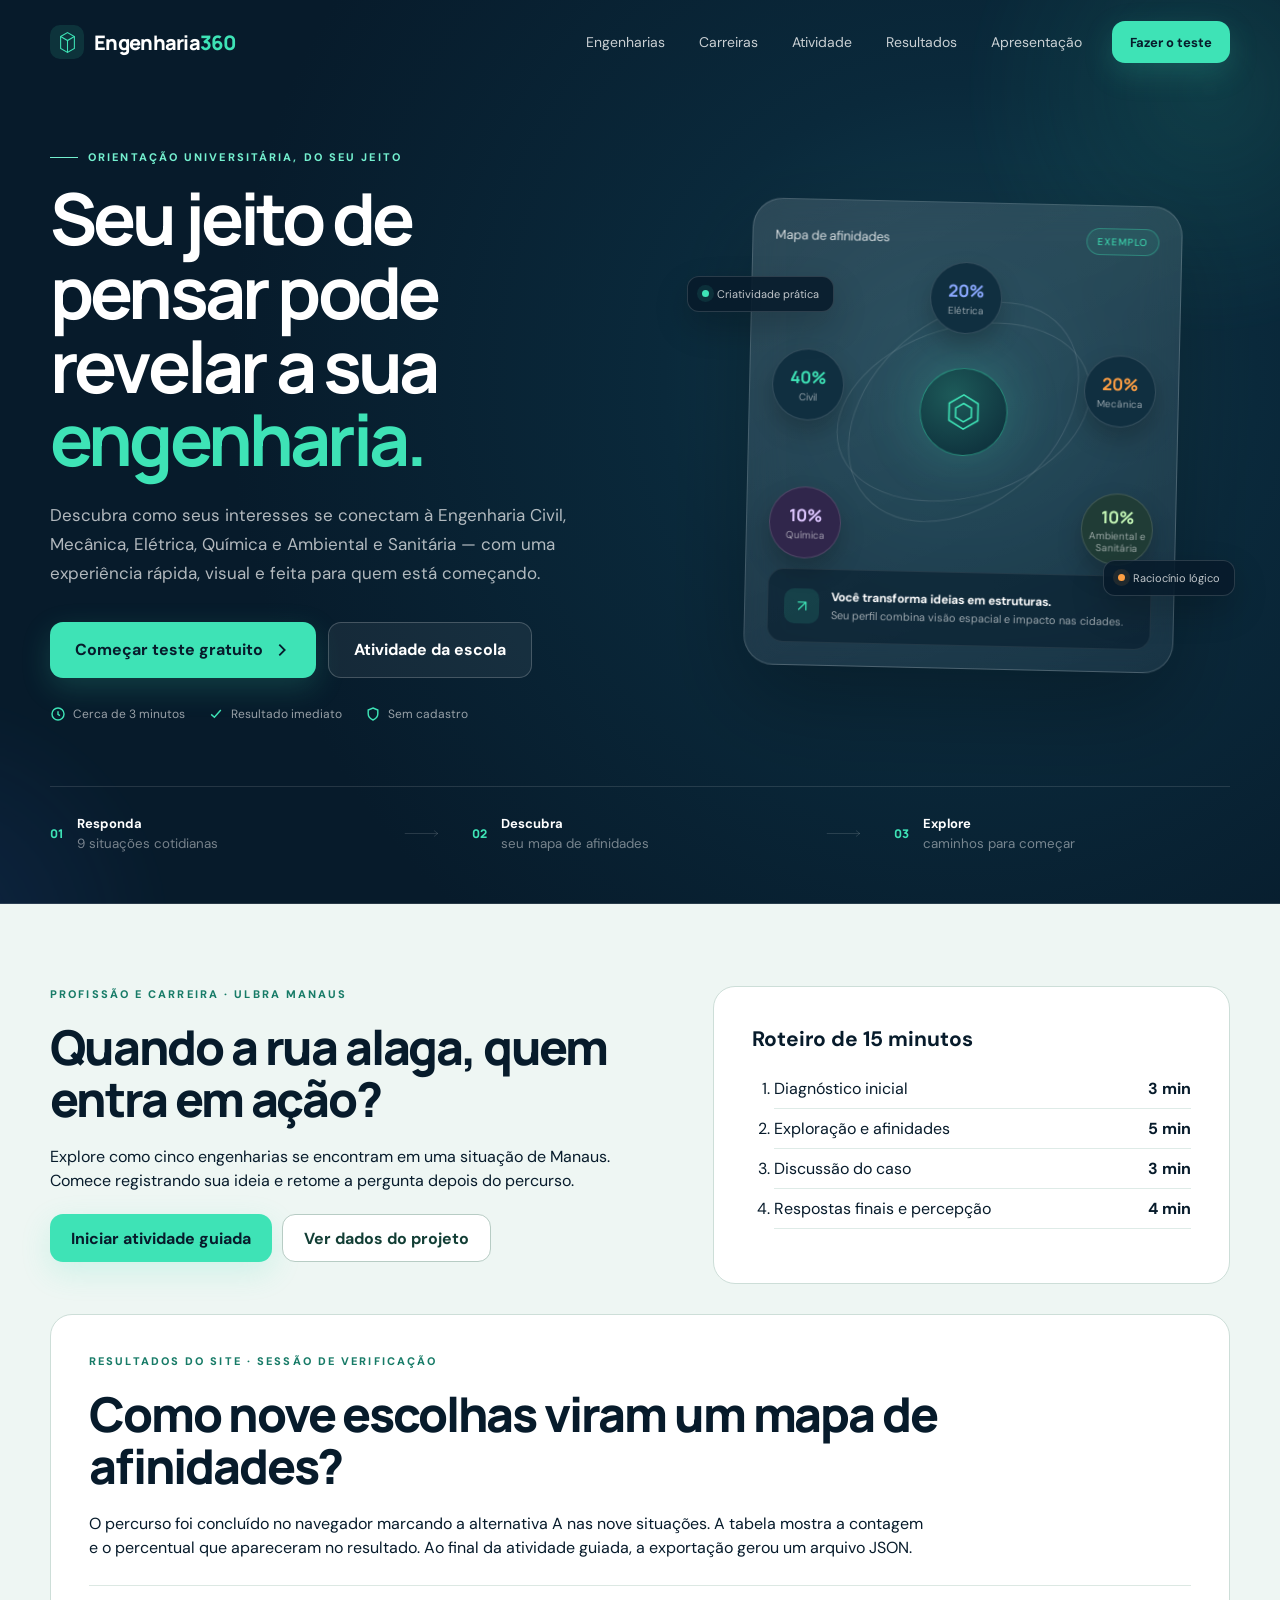
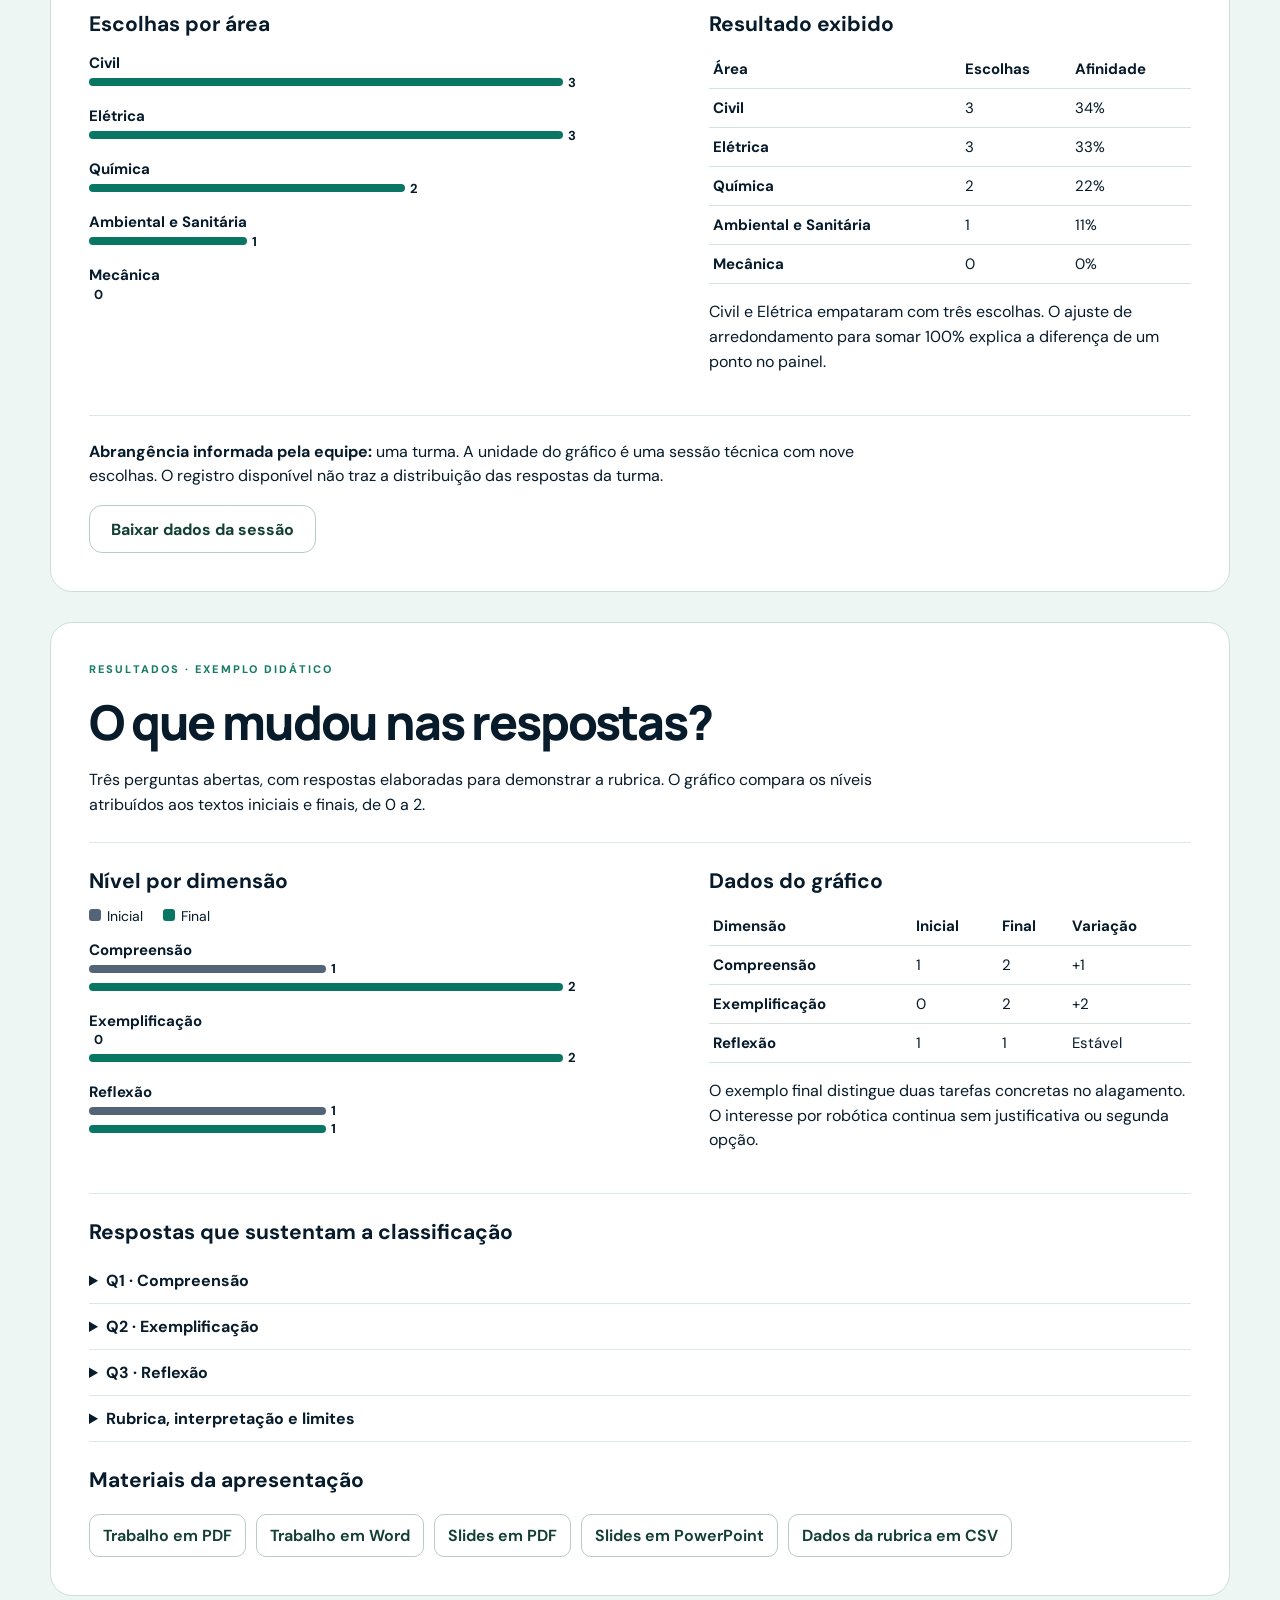
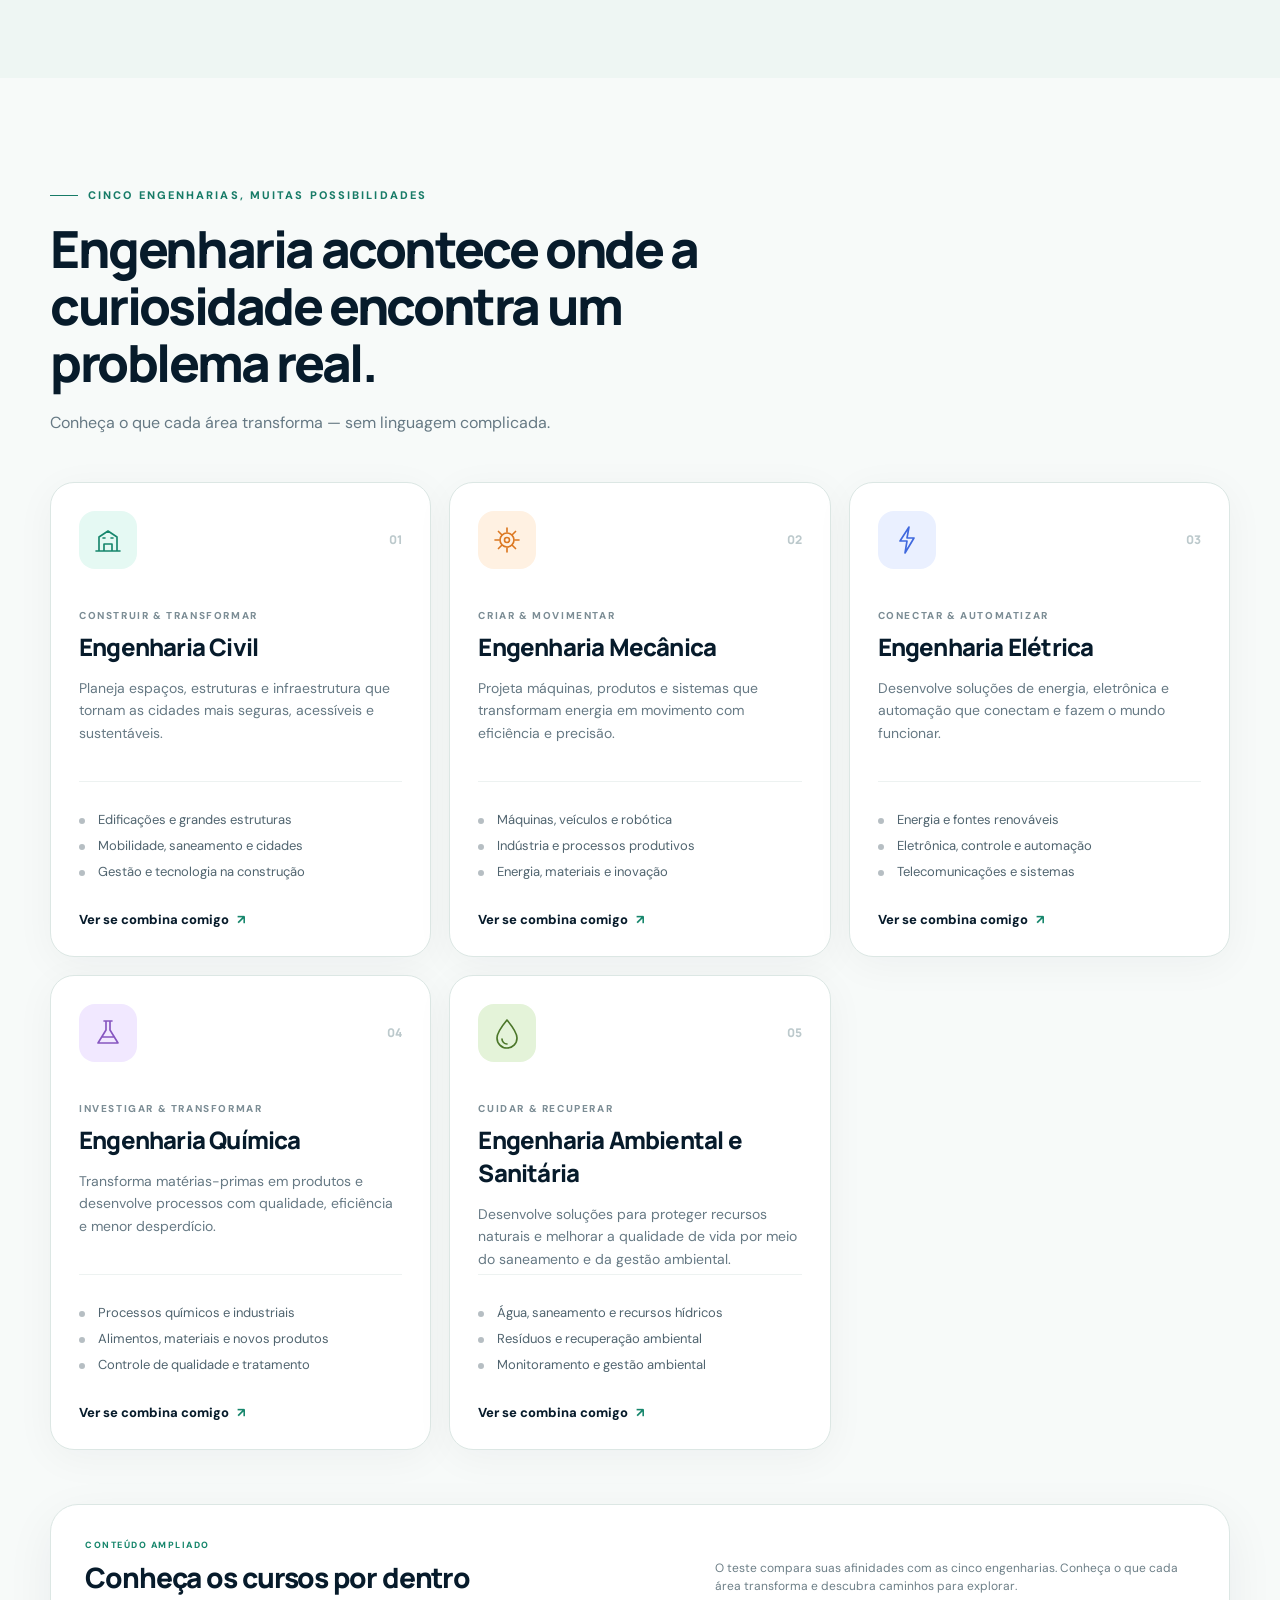
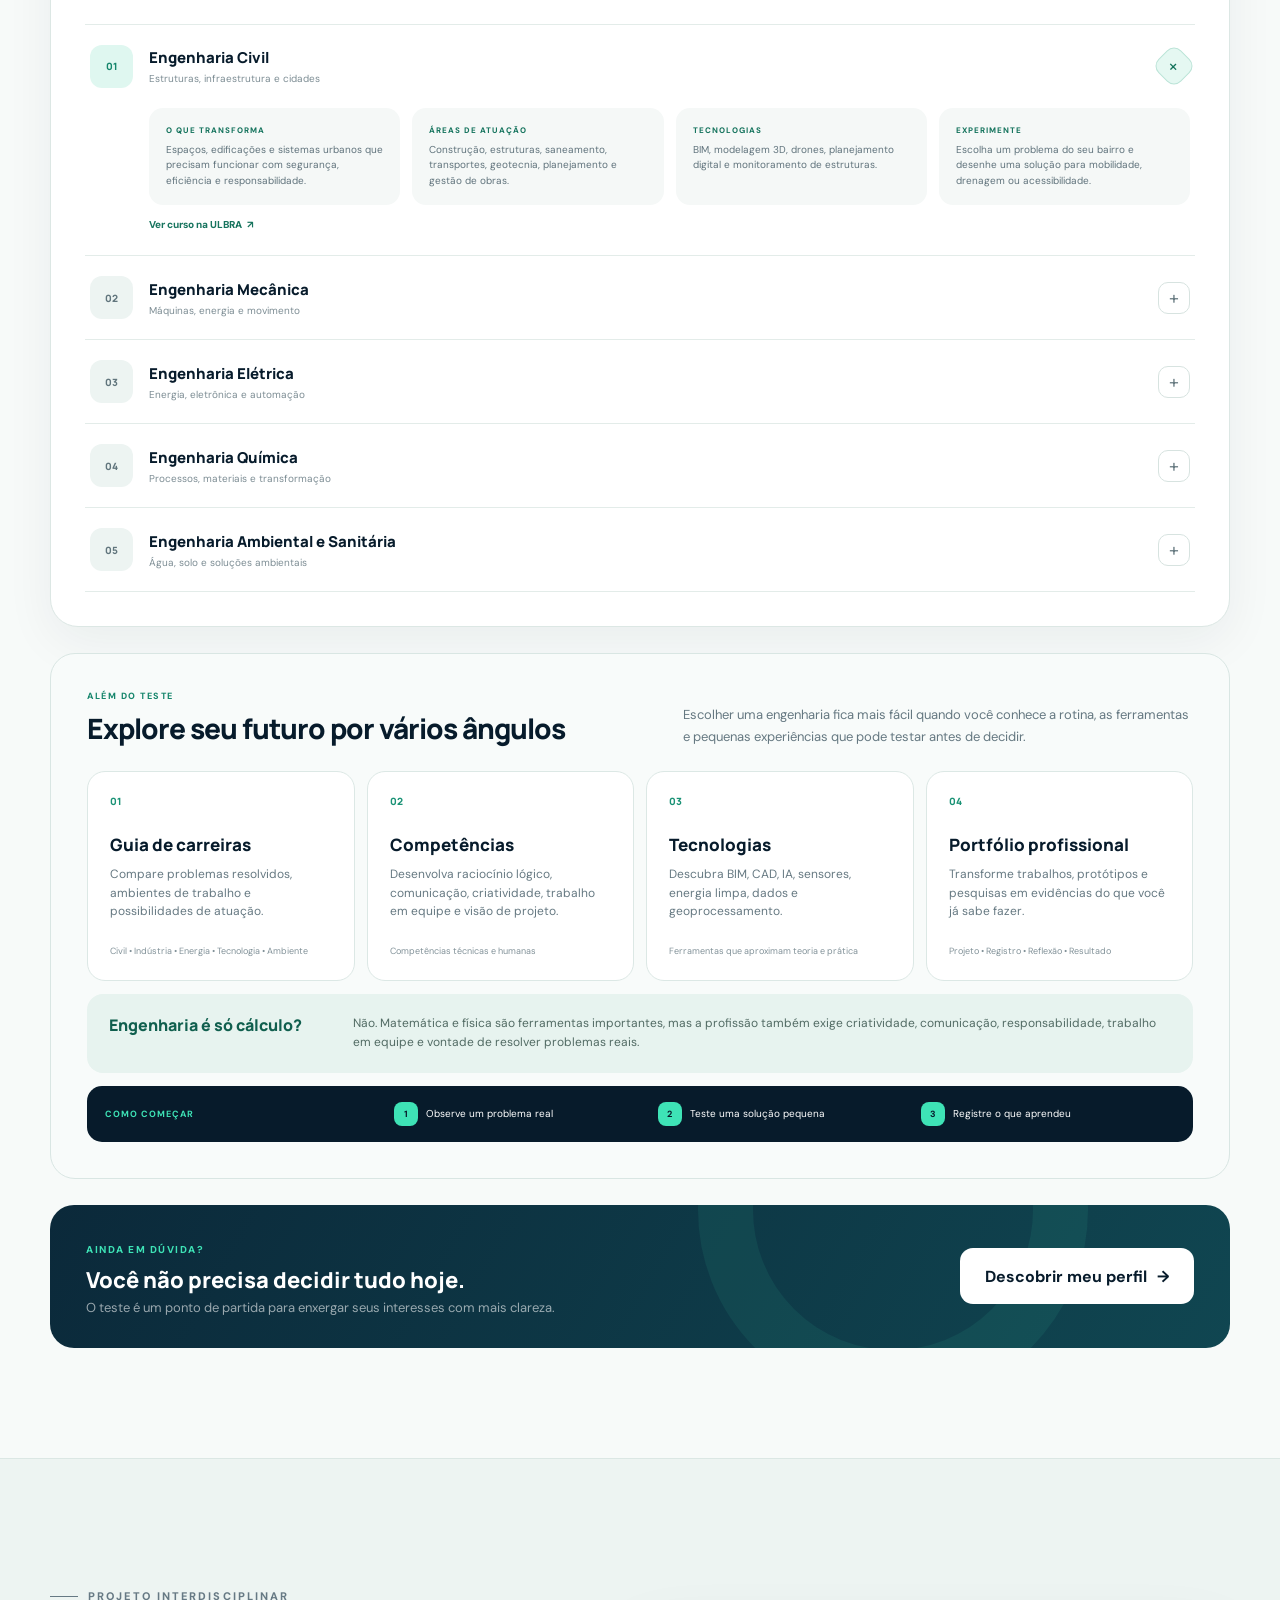
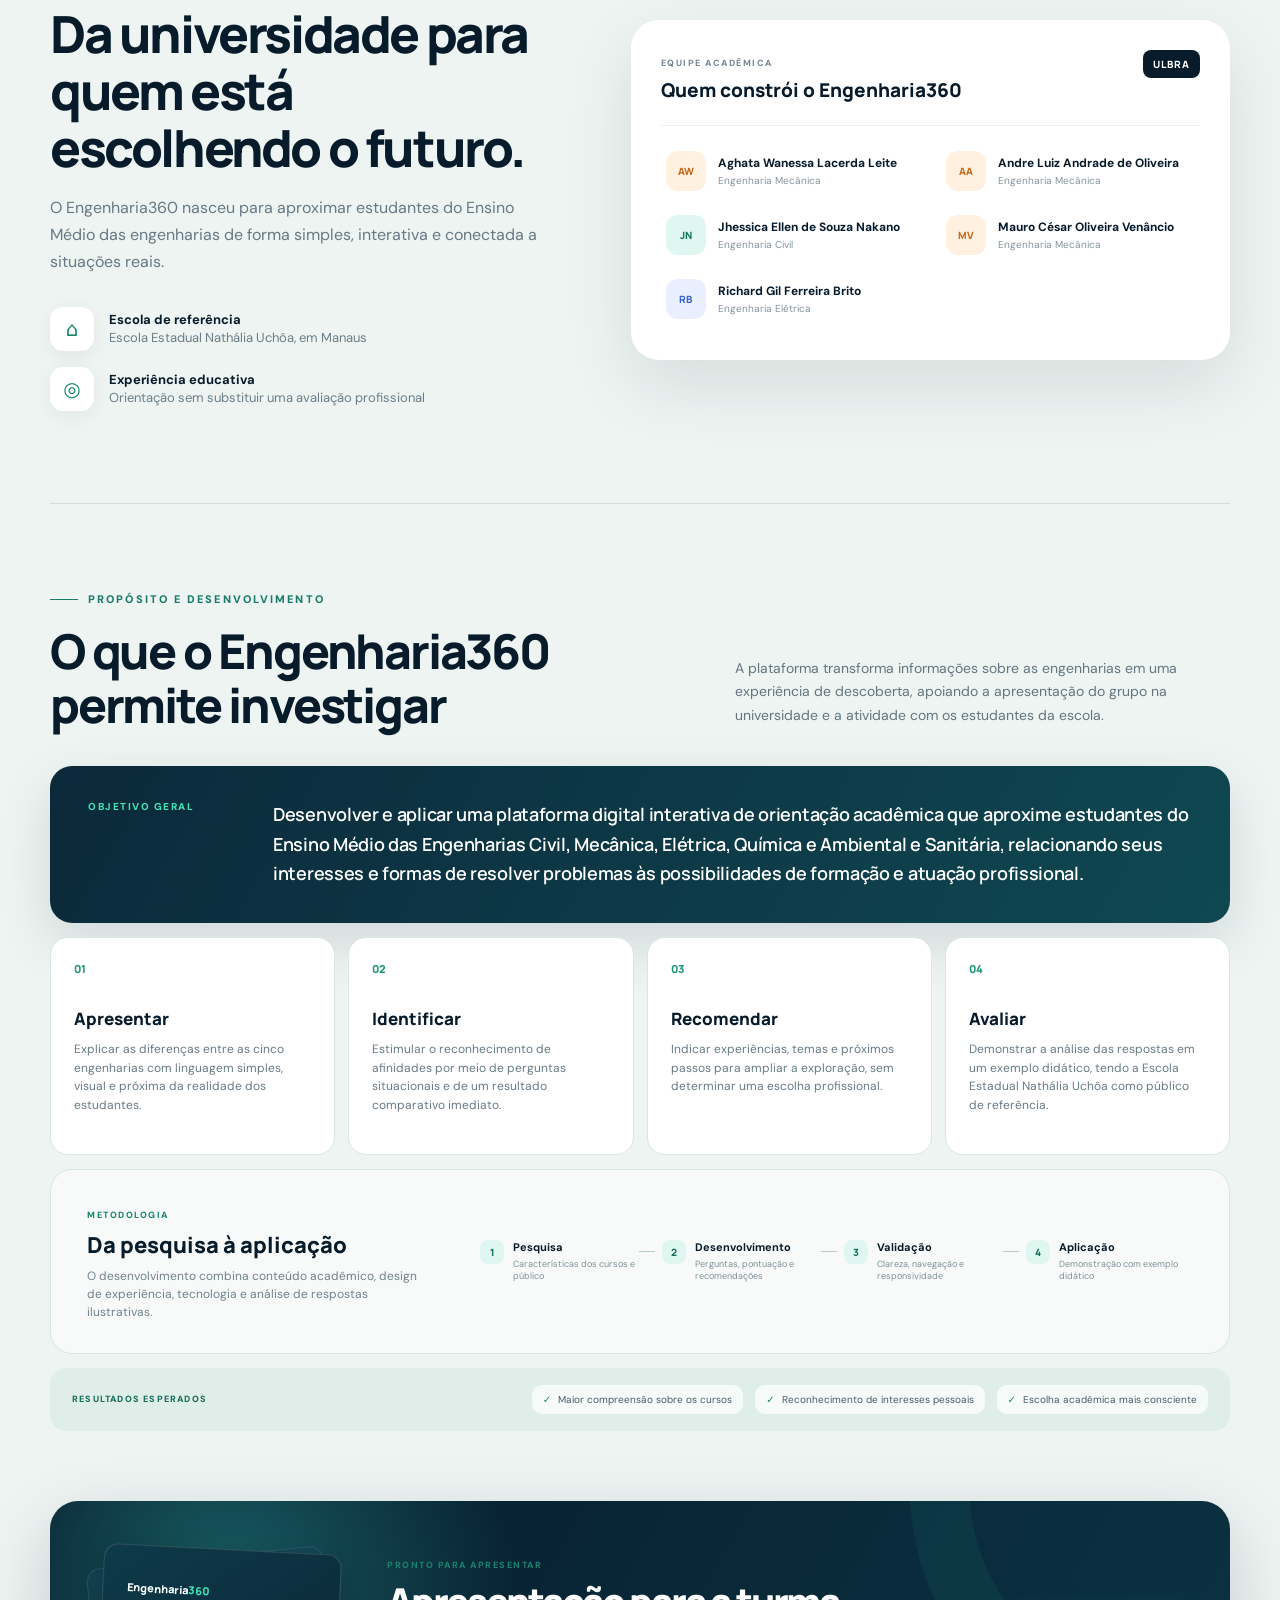
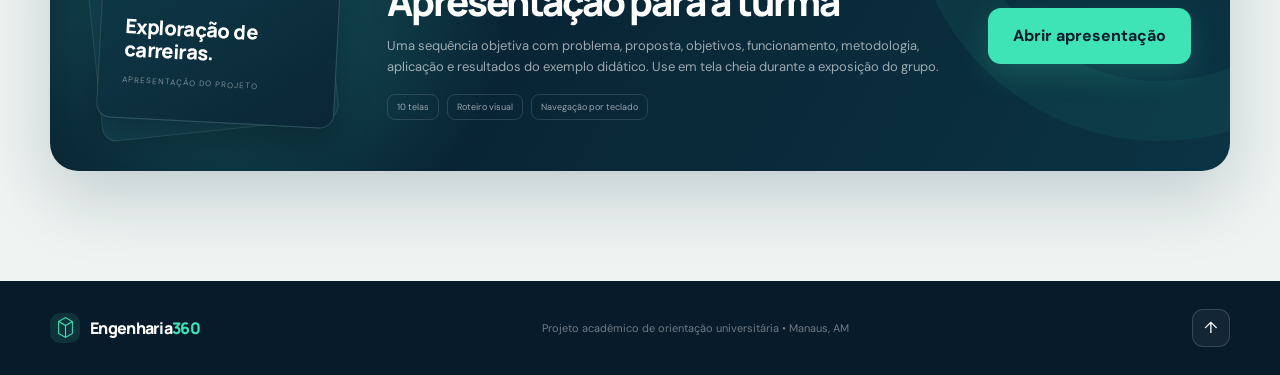
==== commit 37bf6634: "Add files via upload" ====
--- a/index.html
+++ b/index.html
@@ -1,90 +1,466 @@
-<!doctype html><html lang="pt-BR"><head><meta charset="utf-8"><meta name="viewport" content="width=device-width,initial-scale=1"><meta name="description" content="Engenharia360: Profissão e Carreira com Karina Kida e Inovação e Empreendedorismo com Rodrigo Hoffmann dos Santos."><title>Engenharia360 · Disciplinas</title><style>
-:root{--bg:#071b29;--panel:#102b3b;--ink:#eff6f5;--muted:#b6c9d2;--green:#35dfb4;--line:#294452;--paper:#f1f5f1;--dark:#102e3a}*{box-sizing:border-box}html{scroll-behavior:smooth;scroll-padding-top:100px}body{margin:0;background:var(--bg);color:var(--ink);font:17px/1.7 system-ui,-apple-system,Segoe UI,sans-serif}a{color:inherit}a:focus-visible,summary:focus-visible{outline:3px solid var(--green);outline-offset:6px}a:hover{color:var(--green)}.wrap{width:min(1120px,calc(100% - 48px));margin:auto}.skip{position:absolute;left:20px;top:-80px;padding:10px;background:var(--green);color:var(--bg);z-index:10}.skip:focus{top:10px}header{border-bottom:1px solid var(--line)}.topbar{display:flex;align-items:center;justify-content:space-between;gap:24px;padding:24px 0}.brand{text-decoration:none;font-size:23px;font-weight:800;letter-spacing:-1px}.brand span{color:var(--green)}.back{color:var(--muted);font-size:14px}.eyebrow{color:var(--green);font-size:12px;font-weight:750;text-transform:uppercase;letter-spacing:2px}h1,h2,h3,p{margin-top:0}h1{font-size:clamp(38px,6vw,72px);line-height:1.06;letter-spacing:-2.5px;margin:20px 0 24px;max-width:820px}h2{font-size:clamp(27px,3.5vw,42px);letter-spacing:-1px;line-height:1.2;margin-bottom:24px}h3{font-size:21px;line-height:1.3}p{margin-bottom:20px}.hero{padding:64px 0 50px}.intro{max-width:730px;font-size:21px;color:var(--muted)}.actions{display:flex;flex-wrap:wrap;gap:12px;margin:30px 0}.button{display:inline-block;text-decoration:none;border:1px solid var(--line);border-radius:8px;padding:12px 20px;font-size:15px;font-weight:700}.button.primary{background:var(--green);color:var(--bg);border-color:var(--green)}.button:hover{border-color:var(--green)}.identity{display:grid;grid-template-columns:1.5fr 1fr 1fr;gap:24px;border-top:1px solid var(--line);padding-top:28px;margin-top:38px;font-size:14px}.identity small{display:block;color:var(--muted);font-size:11px;letter-spacing:1px;text-transform:uppercase;margin-bottom:5px}.nav{display:flex;gap:24px;overflow-x:auto;padding:18px 0;border-top:1px solid var(--line);border-bottom:1px solid var(--line)}.nav a{white-space:nowrap;font-size:14px;text-decoration:none}.section{padding:64px 0;border-bottom:1px solid var(--line)}.split{display:grid;grid-template-columns:1fr 1.6fr;gap:60px}.copy{color:var(--muted)}.copy strong{color:var(--ink)}.number{color:var(--green);font-size:13px;letter-spacing:2px;margin-bottom:12px}.facts{display:grid;grid-template-columns:1fr 1fr;gap:28px;margin-top:35px}.facts article{border-top:2px solid var(--green);padding-top:18px}.facts p{font-size:15px;color:var(--muted)}.flow{counter-reset:step;list-style:none;padding:0;margin:30px 0}.flow li{counter-increment:step;display:grid;grid-template-columns:40px 1fr;gap:15px;padding:20px 0;border-top:1px solid var(--line);color:var(--muted)}.flow li:before{content:counter(step,decimal-leading-zero);color:var(--green);font-weight:700}.flow b{color:var(--ink)}.story{background:var(--paper);color:var(--dark);padding:64px 0}.story .number{color:#146c59}.story-grid{display:grid;grid-template-columns:1fr 1fr;gap:32px}.story figure{margin:0;background:white;border:1px solid #d6e1da;border-radius:12px;overflow:hidden}.story img{width:100%;height:auto;aspect-ratio:3/2;object-fit:cover;display:block}.story figcaption{padding:24px}.story h3{margin-bottom:12px}.story ul{margin:0;padding-left:20px;font-size:16px}.source{font-size:12px;margin-top:22px;color:#42616b}.tag{display:inline-block;font-size:12px;padding:5px 12px;border:1px solid var(--line);border-radius:30px;color:var(--green);margin-bottom:16px}.evaluation{padding:25px 0;border-top:1px solid var(--line)}details{border-top:1px solid var(--line);padding:20px 0}summary{cursor:pointer;font-weight:650}details p{padding-top:16px;color:var(--muted);font-size:15px}.references{font-size:14px;overflow-wrap:anywhere;padding-left:22px;color:var(--muted)}.references li{margin-bottom:18px}.closing{padding:36px 0;font-size:13px;color:var(--muted)}.closing a{color:var(--green)}
-@media(max-width:700px){.wrap{width:calc(100% - 32px)}.topbar{gap:12px}.back{font-size:12px}.hero{padding:40px 0}h1{letter-spacing:-1.5px}.intro{font-size:18px}.identity,.split,.facts,.story-grid{grid-template-columns:1fr;gap:24px}.identity{gap:16px}.section,.story{padding:40px 0}.nav{gap:20px}.actions .button{width:100%;text-align:center}.story figcaption{padding:20px}}
-@media(prefers-reduced-motion:reduce){html{scroll-behavior:auto}}
-@media print{body,.story{background:white;color:#111;font-size:11pt}.wrap{width:100%}.topbar,.nav,.actions,.skip,.closing{display:none}.hero,.section,.story{padding:20px 0}.copy,.intro,.facts p,.references,.flow li,details p{color:#222}.copy strong,.flow b{color:#111}.identity{grid-template-columns:1fr 1fr 1fr}.split{display:block}.story-grid{gap:16px}.story figure{break-inside:avoid}h1{font-size:28pt}.number,.eyebrow,.tag{color:#165b4d}.section{break-inside:avoid}a{color:#111}}
-
-[hidden]{display:none!important}button,input,textarea,select{font:inherit}button{cursor:pointer}button:disabled{opacity:.45;cursor:not-allowed}button:focus-visible,textarea:focus-visible,select:focus-visible{outline:3px solid var(--green);outline-offset:4px}.button{color:var(--ink);background:transparent;cursor:pointer}.page-title{font-size:clamp(36px,5.6vw,64px);letter-spacing:-2px;line-height:1.08}.site-header{border:0}.site-label{font-size:12px;color:var(--muted);text-align:right}.tab-shell{position:sticky;top:0;z-index:20;background:#071b29f5;backdrop-filter:blur(12px);border-top:1px solid var(--line);border-bottom:1px solid var(--line)}.tabs{display:grid;grid-template-columns:1fr 1fr;gap:0}.tabs button{background:transparent;color:var(--muted);border:0;border-bottom:3px solid transparent;padding:18px 24px;text-align:left;line-height:1.4}.tabs button strong{display:block;font-size:18px}.tabs button small{display:block;margin-top:5px;font-size:12px}.tabs button[aria-selected="true"]{border-bottom-color:var(--green);color:var(--ink);background:#123040}.tabs button[aria-selected="true"] small{color:var(--green)}.hero-grid{display:grid;grid-template-columns:1.15fr 1fr;gap:48px;align-items:center}.hero-grid img{width:100%;height:auto;border-radius:12px;aspect-ratio:1.1;object-fit:cover}.hero-grid figure{margin:0}.hero-grid figcaption{font-size:11px;color:var(--muted);text-align:right}.sub{font-size:14px;color:var(--muted)}.area-grid{display:grid;grid-template-columns:repeat(3,1fr);gap:18px}.area-card{background:var(--panel);border:1px solid var(--line);border-radius:12px;padding:25px}.area-card .area-no{font-size:12px;color:var(--green);margin-bottom:16px}.area-card p{font-size:15px;color:var(--muted);margin-bottom:12px}.area-card details{padding-bottom:0}.area-card summary{font-size:14px}.metric{display:flex;gap:20px;flex-wrap:wrap;margin-top:30px}.metric span{font-size:13px;padding-right:20px;border-right:1px solid var(--line);color:var(--muted)}.metric b{display:block;font-size:22px;color:var(--ink)}.table-scroll{overflow-x:auto}table{width:100%;border-collapse:collapse;font-size:15px}th,td{text-align:left;padding:16px;border-bottom:1px solid var(--line);vertical-align:top}th{color:var(--green)}.team{font-size:14px;color:var(--muted);max-width:900px}.doc-row{display:flex;justify-content:space-between;align-items:center;gap:25px;border-top:1px solid var(--line);padding-top:25px}dialog{width:min(900px,calc(100% - 24px));max-height:90dvh;overflow:auto;border:1px solid var(--line);border-radius:16px;background:var(--bg);color:var(--ink);padding:30px}dialog::backdrop{background:#000b;backdrop-filter:blur(5px)}.dialog-head{display:flex;justify-content:space-between;align-items:center;gap:20px;margin-bottom:30px}.dialog-head p{margin:0}.close{border:1px solid var(--line);color:var(--ink);background:transparent;border-radius:8px;padding:8px 14px}.slide{min-height:330px}.slide h3{font-size:clamp(28px,4vw,44px);max-width:680px}.slide p{font-size:20px;color:var(--muted)}.slide li{margin-bottom:12px;color:var(--muted)}.slide-nav{display:flex;justify-content:space-between;gap:20px;align-items:center;border-top:1px solid var(--line);padding-top:20px}.stage-label{color:var(--green);font-size:13px;margin-bottom:20px}.form-field{margin:0 0 25px}.form-field label{display:block;margin-bottom:10px}.form-field textarea{width:100%;min-height:100px;background:var(--panel);color:var(--ink);border:1px solid #54717e;border-radius:8px;padding:12px}.form-field select{display:block;background:var(--panel);color:var(--ink);border:1px solid #54717e;border-radius:6px;padding:10px;margin-top:8px;max-width:100%}.notice{font-size:14px;color:var(--muted)}.activity-actions{display:flex;flex-wrap:wrap;gap:12px;margin-top:26px}.empty-flag{font-size:14px;color:#ffd89a}.print-note{display:none}html{scroll-padding-top:140px}
-@media(max-width:700px){.hero-grid{grid-template-columns:1fr;gap:25px}.hero-grid figure{display:none}.tabs button{padding:14px 10px}.tabs button strong{font-size:14px}.tabs button small{font-size:11px}.area-grid{grid-template-columns:1fr}.site-label{font-size:10px}.page-title{letter-spacing:-1px}.doc-row{display:block}.metric{gap:15px}dialog{padding:20px}.slide{min-height:320px}.slide p{font-size:17px}.slide-nav{flex-wrap:wrap}.slide-nav .button{padding:10px 12px}.tabs{width:100%}.topbar{padding:18px 0}.brand{font-size:20px}.identity{font-size:13px}.activity-actions .button{width:100%}}
-@media print{.tab-shell,.site-header,dialog{display:none!important}.print-note{display:block}.area-card{background:white;color:#111;break-inside:avoid}.area-card p,.sub,.team{color:#333}.hero-grid{display:block}.hero-grid figure{display:none}h2.page-title{font-size:26pt}.area-grid{grid-template-columns:1fr 1fr}.hero,.section{break-inside:auto}.button{display:none!important}}
-</style></head><body><a class="skip" href="#conteudo">Ir para o conteúdo</a><header class="site-header"><div class="wrap topbar"><a class="brand" href="#carreira">Engenharia<span>360</span></a><button class="button" id="open-qr" style="font-size:13px;padding:8px 14px">Acessar pelo celular</button></div></header><div class="tab-shell"><div class="wrap tabs" role="tablist" aria-label="Escolha a disciplina"><button id="tab-carreira" role="tab" aria-selected="true" aria-controls="panel-carreira" data-tab="carreira"><strong>Profissão e Carreira</strong><small>Prof.ª Karina Kida</small></button><button id="tab-inovacao" role="tab" aria-selected="false" aria-controls="panel-inovacao" tabindex="-1" data-tab="inovacao"><strong>Inovação e Empreendedorismo</strong><small>Prof. Rodrigo Hoffmann dos Santos</small></button></div></div><h1 class="wrap" style="font-size:0;margin:0;height:0;overflow:hidden">Engenharia360 — duas disciplinas, seus conteúdos e professores</h1><main id="conteudo"><section role="tabpanel" id="panel-carreira" aria-labelledby="tab-carreira"><div class="wrap hero hero-grid"><div><p class="eyebrow">Profissão e Carreira · AP2</p><h2 class="page-title">Conhecer para<br><span style="color:var(--green)">escolher melhor.</span></h2><p class="intro">Cinco áreas da engenharia. Problemas do cotidiano. Uma experiência para explorar possibilidades e compreender cada profissão.</p><p class="sub">Prof.ª Karina Kida · Referencial teórico e metodologia</p><div class="actions"><button class="button primary" id="open-slides">Iniciar apresentação →</button><a class="button" href="#carreira-atividade">Atividade orientada</a></div><div class="metric"><span><b>5</b>áreas exploradas</span><span><b>6</b>slides de apresentação</span><span><b>15 min</b>aplicação prevista</span></div></div><figure><img src="[data-uri]" width="1536" height="1024" alt="Ilustração de estudantes explorando caminhos da engenharia"><figcaption>Ilustração conceitual</figcaption></figure></div><nav class="wrap nav" aria-label="Conteúdos de Profissão e Carreira"><a href="#carreira-projeto">O projeto</a><a href="#carreira-areas">As engenharias</a><a href="#carreira-teoria">Referencial</a><a href="#carreira-metodo">Metodologia</a><a href="#carreira-atividade">Participar</a><a href="#carreira-documento">Trabalho e equipe</a></nav>
-<section class="section wrap split" id="carreira-projeto"><div><p class="number">01 / O PROJETO</p><h2>Compreender antes de escolher.</h2></div><div class="copy"><p>Em que medida uma experiência digital interativa, baseada em situações do cotidiano, comparação entre áreas e explicações orientadas, pode ampliar a compreensão de estudantes do ensino médio sobre diferentes campos da engenharia?</p><p>O objetivo é desenvolver, aplicar e avaliar uma experiência educativa que ajude a reconhecer diferenças e conexões entre áreas, associar problemas concretos a atuações profissionais e refletir sobre interesses acadêmicos.</p><p>O projeto tem finalidade educativa. Não determina vocação, não prevê escolhas e não substitui orientação profissional.</p></div></section>
-<section class="section wrap" id="carreira-areas"><p class="number">02 / AS ENGENHARIAS</p><h2>Problemas reais, diferentes contribuições.</h2><p class="copy">As áreas se complementam. Um mesmo desafio pode exigir profissionais de diferentes formações.</p><div class="area-grid" id="main-areas"><article class="area-card"><p class="area-no">01 / ENGENHARIA</p><h3>Civil</h3><p>Estruturas, infraestrutura e obras.</p><p>Em um alagamento: estudar drenagem urbana, pavimentação e soluções de infraestrutura.</p><details><summary>Uma pergunta para explorar</summary><p>Como organizar o escoamento da água em uma rua?</p></details></article><article class="area-card"><p class="area-no">02 / ENGENHARIA</p><h3>Mecânica</h3><p>Máquinas, equipamentos e sistemas térmicos.</p><p>Em uma instalação: analisar bombas, manutenção de máquinas e eficiência de equipamentos.</p><details><summary>Uma pergunta para explorar</summary><p>Como melhorar o funcionamento de uma bomba de água?</p></details></article><article class="area-card"><p class="area-no">03 / ENGENHARIA</p><h3>Elétrica</h3><p>Energia, circuitos e sistemas elétricos.</p><p>Em uma escola: planejar instalações elétricas e estudar uso eficiente de energia.</p><details><summary>Uma pergunta para explorar</summary><p>Como alimentar os equipamentos com segurança e eficiência?</p></details></article><article class="area-card"><p class="area-no">04 / ENGENHARIA</p><h3>Química</h3><p>Processos de transformação e produção.</p><p>Em uma indústria: estudar operações de tratamento, materiais e controle de processos.</p><details><summary>Uma pergunta para explorar</summary><p>Como controlar um processo de separação de substâncias?</p></details></article><article class="area-card"><p class="area-no">05 / ENGENHARIA</p><h3>Ambiental e Sanitária</h3><p>Água, resíduos, saneamento e impactos ambientais.</p><p>Em um alagamento: analisar qualidade da água, resíduos, saneamento e impactos.</p><details><summary>Uma pergunta para explorar</summary><p>Como reduzir a contaminação e os efeitos sobre o ambiente?</p></details></article></div></section>
-<section class="section wrap" id="carreira-teoria"><p class="number">03 / REFERENCIAL TEÓRICO</p><h2>Por que explorar, comparar e conversar?</h2><div class="facts"><article><h3>Autonomia e projeto de vida</h3><p>A BNCC (Brasil, 2018) e o Learning Compass (OECD, 2019) fundamentam escolhas conscientes. Lent, Brown e Hackett (1994) relacionam interesses a experiências e condições do contexto.</p></article><article><h3>Aprendizagem com significado</h3><p>Ausubel (1968), Vygotsky (1978) e Kolb (1984) sustentam a relação entre conhecimento prévio, experiência e mediação. Os exemplos ajudam a conectar nomes de cursos a situações concretas.</p></article><article><h3>Avaliação formativa</h3><p>Black e Wiliam (1998) e Hattie e Timperley (2007) orientam a observação do que o estudante consegue explicar antes e depois, para além de gostar ou não da atividade.</p></article><article><h3>Tecnologia com propósito</h3><p>Nielsen (1993) contribui para a atenção à usabilidade; UNESCO (2023), para uma abordagem centrada nas pessoas. A tecnologia apoia a exploração, enquanto a mediação ajuda a interpretar as informações.</p></article></div></section>
-<section class="section wrap" id="carreira-metodo"><p class="number">04 / METODOLOGIA</p><h2>Observar, explorar e comparar.</h2><div class="split"><div><span class="tag">Planejamento de aplicação</span><p class="copy">Escola Estadual Nathália Uchôa · Manaus<br>Estudantes do ensino médio<br>Data e participantes a confirmar.</p></div><div class="copy"><p>Pesquisa aplicada, exploratória e descritiva, com abordagem predominantemente qualitativa e contagens descritivas. Prevê-se um grupo único, com comparação antes e depois.</p><p>Não há grupo de controle ou distribuição aleatória. Eventuais diferenças serão indícios descritivos, sem comprovar causalidade. A participação depende de autorização institucional e dos procedimentos aplicáveis.</p></div></div><div class="table-scroll"><table><caption style="text-align:left;padding:20px 0">Sequência prevista · aproximadamente 15 minutos</caption><thead><tr><th scope="col">Etapa</th><th scope="col">O que acontece</th><th scope="col">Tempo</th></tr></thead><tbody><tr><td>Diagnóstico</td><td>Três perguntas antes das explicações.</td><td>3 min</td></tr><tr><td>Exploração</td><td>Conhecer as cinco engenharias e seus exemplos.</td><td>5 min</td></tr><tr><td>Mediação</td><td>Conversar sobre conexões entre áreas e interesses.</td><td>3 min</td></tr><tr><td>Avaliação final</td><td>Repetir as perguntas e registrar a percepção de uso.</td><td>4 min</td></tr></tbody></table></div><details><summary>Como serão analisadas as respostas?</summary><p>Duas pessoas da equipe avaliarão compreensão, exemplificação e reflexão em níveis de 0 a 2, conforme a rubrica do trabalho. A comparação considerará apenas pares válidos; campos em branco serão tratados como ausentes. Não será calculado um índice geral pela soma dos níveis. As divergências serão discutidas até consenso.</p></details><details><summary>Quais são os limites da atividade?</summary><p>As condições de acesso, a mediação e a repetição das perguntas podem influenciar as respostas. Não há resultados de campo apresentados nesta página. O estudo prevê observar avanços, estabilidade ou recuos, sem antecipar percentuais.</p></details></section>
-<section class="section wrap split" id="carreira-atividade"><div><p class="number">05 / ATIVIDADE ORIENTADA</p><h2>Explore e registre o que aprendeu.</h2></div><div><p class="copy">O percurso reúne as mesmas três perguntas antes e depois, a exploração das engenharias e uma avaliação de uso. Não escreva nomes ou outros dados pessoais.</p><p class="notice">As respostas ficam apenas na memória desta página, até você fechá-la ou recarregá-la. Ao concluir, baixe o arquivo de respostas e entregue à equipe pelo meio combinado. Não há envio automático.</p><button class="button primary" id="open-activity">Abrir atividade orientada →</button></div></section>
-<section class="section wrap" id="carreira-documento"><p class="number">06 / TRABALHO E EQUIPE</p><h2>Referencial teórico e metodologia.</h2><p class="copy">Documento completo da AP2, com referências, instrumentos, rubrica de avaliação e roteiro de aplicação.</p><div class="doc-row"><div><strong>Prof.ª Karina Kida</strong><p class="sub">Profissão e Carreira · 4º período · ULBRA Manaus</p></div><a class="button primary" href="[data-uri]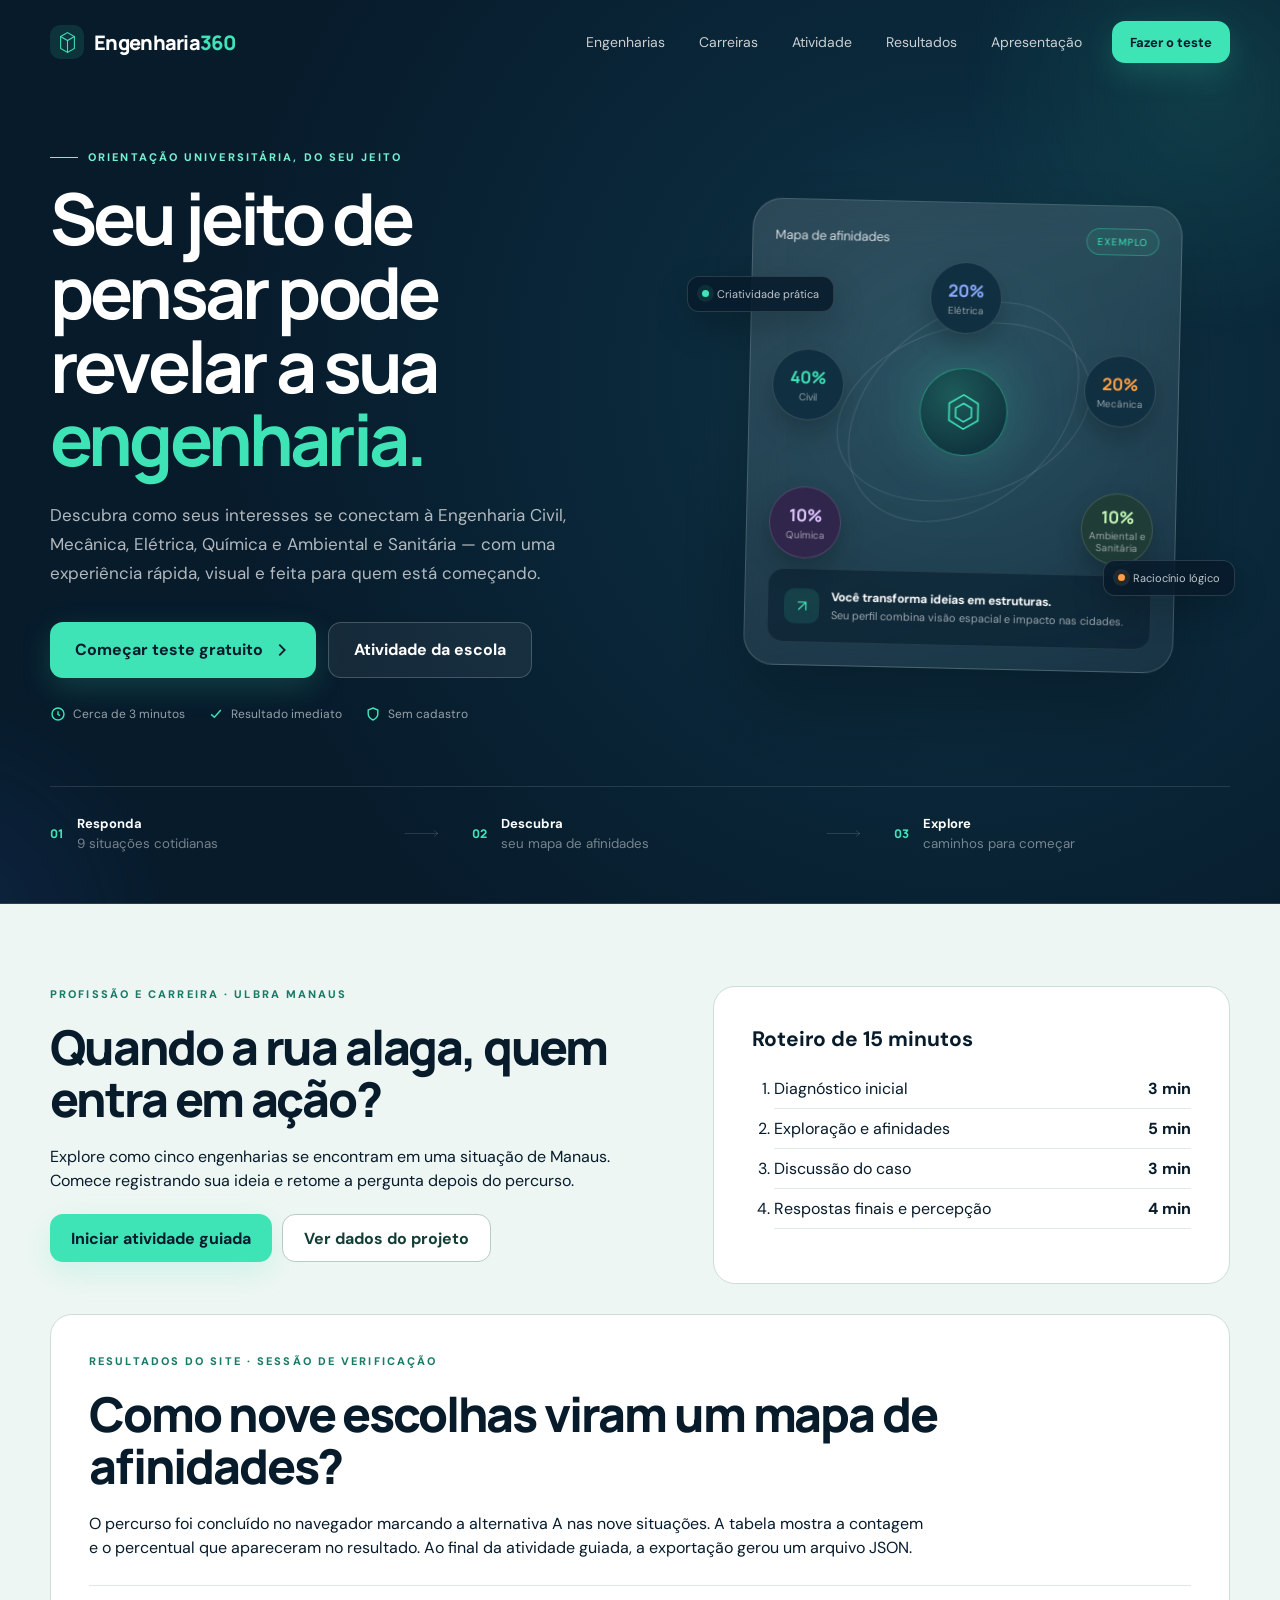
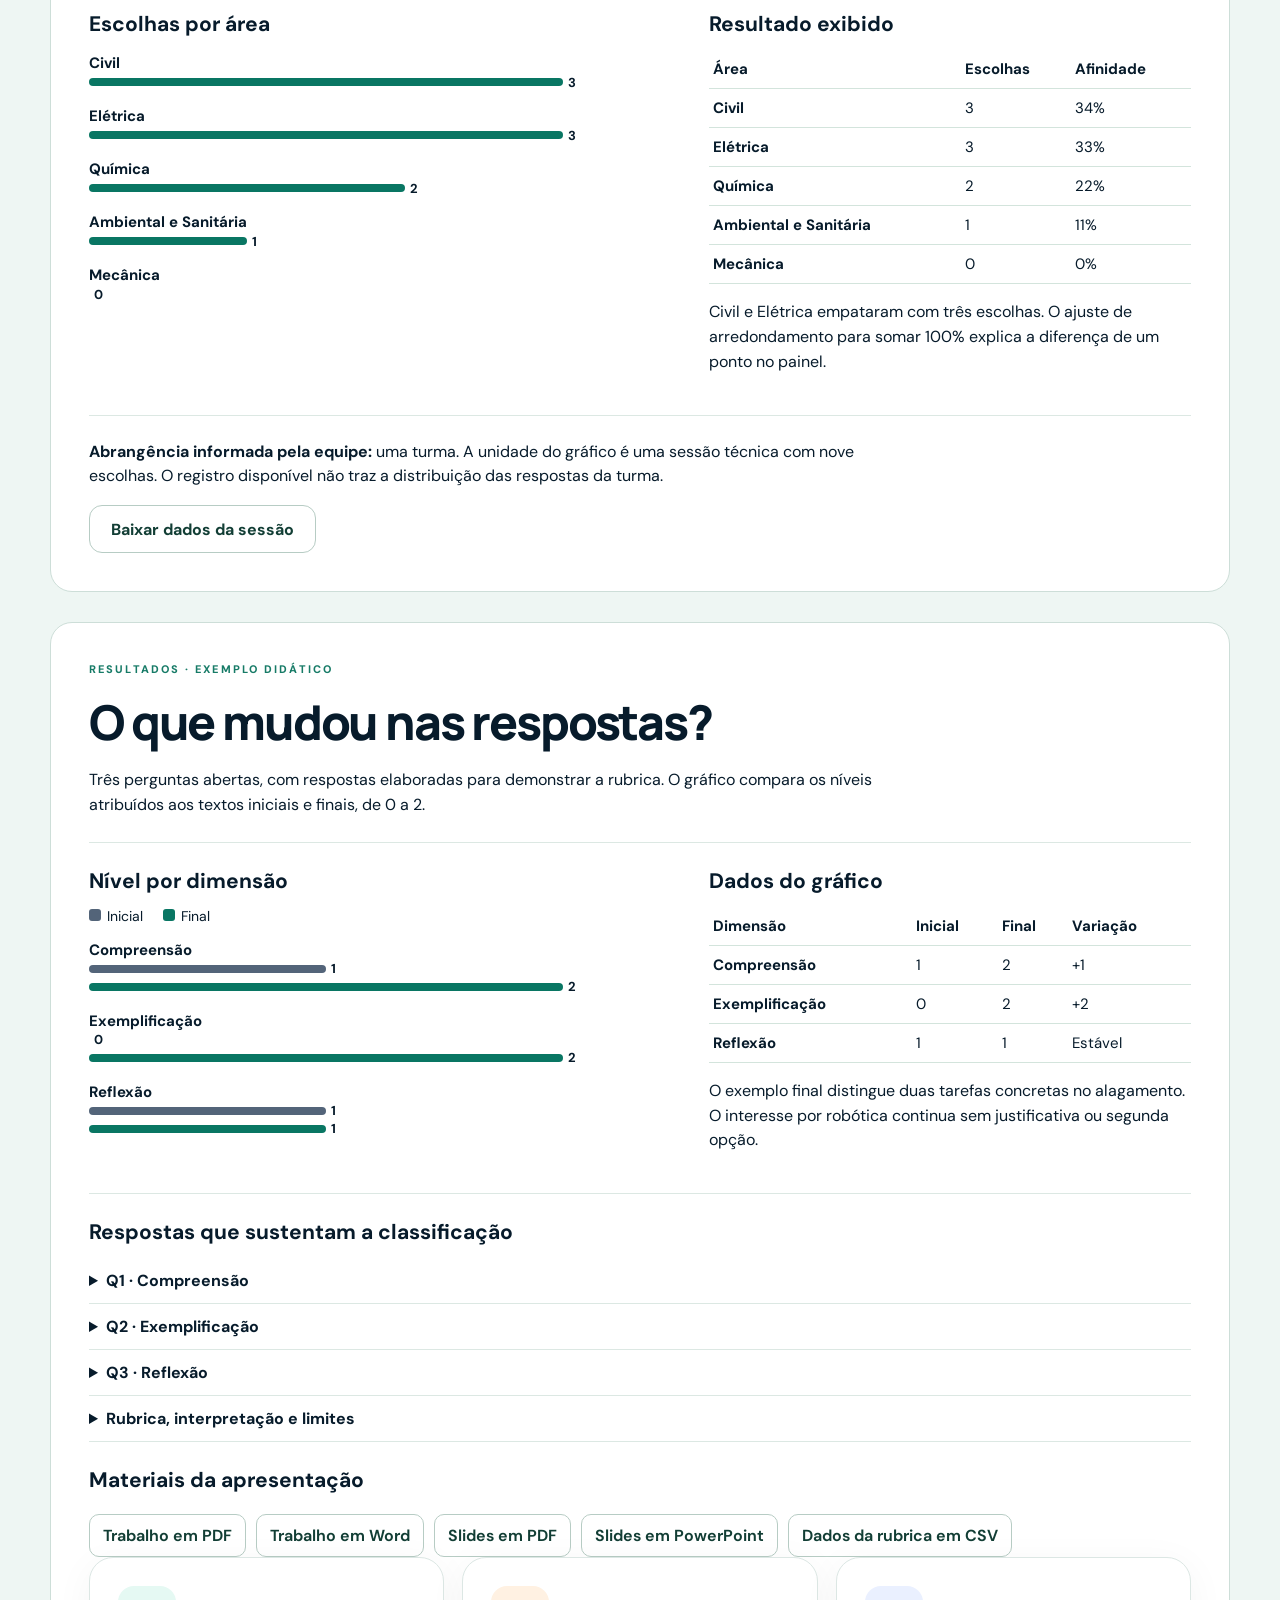
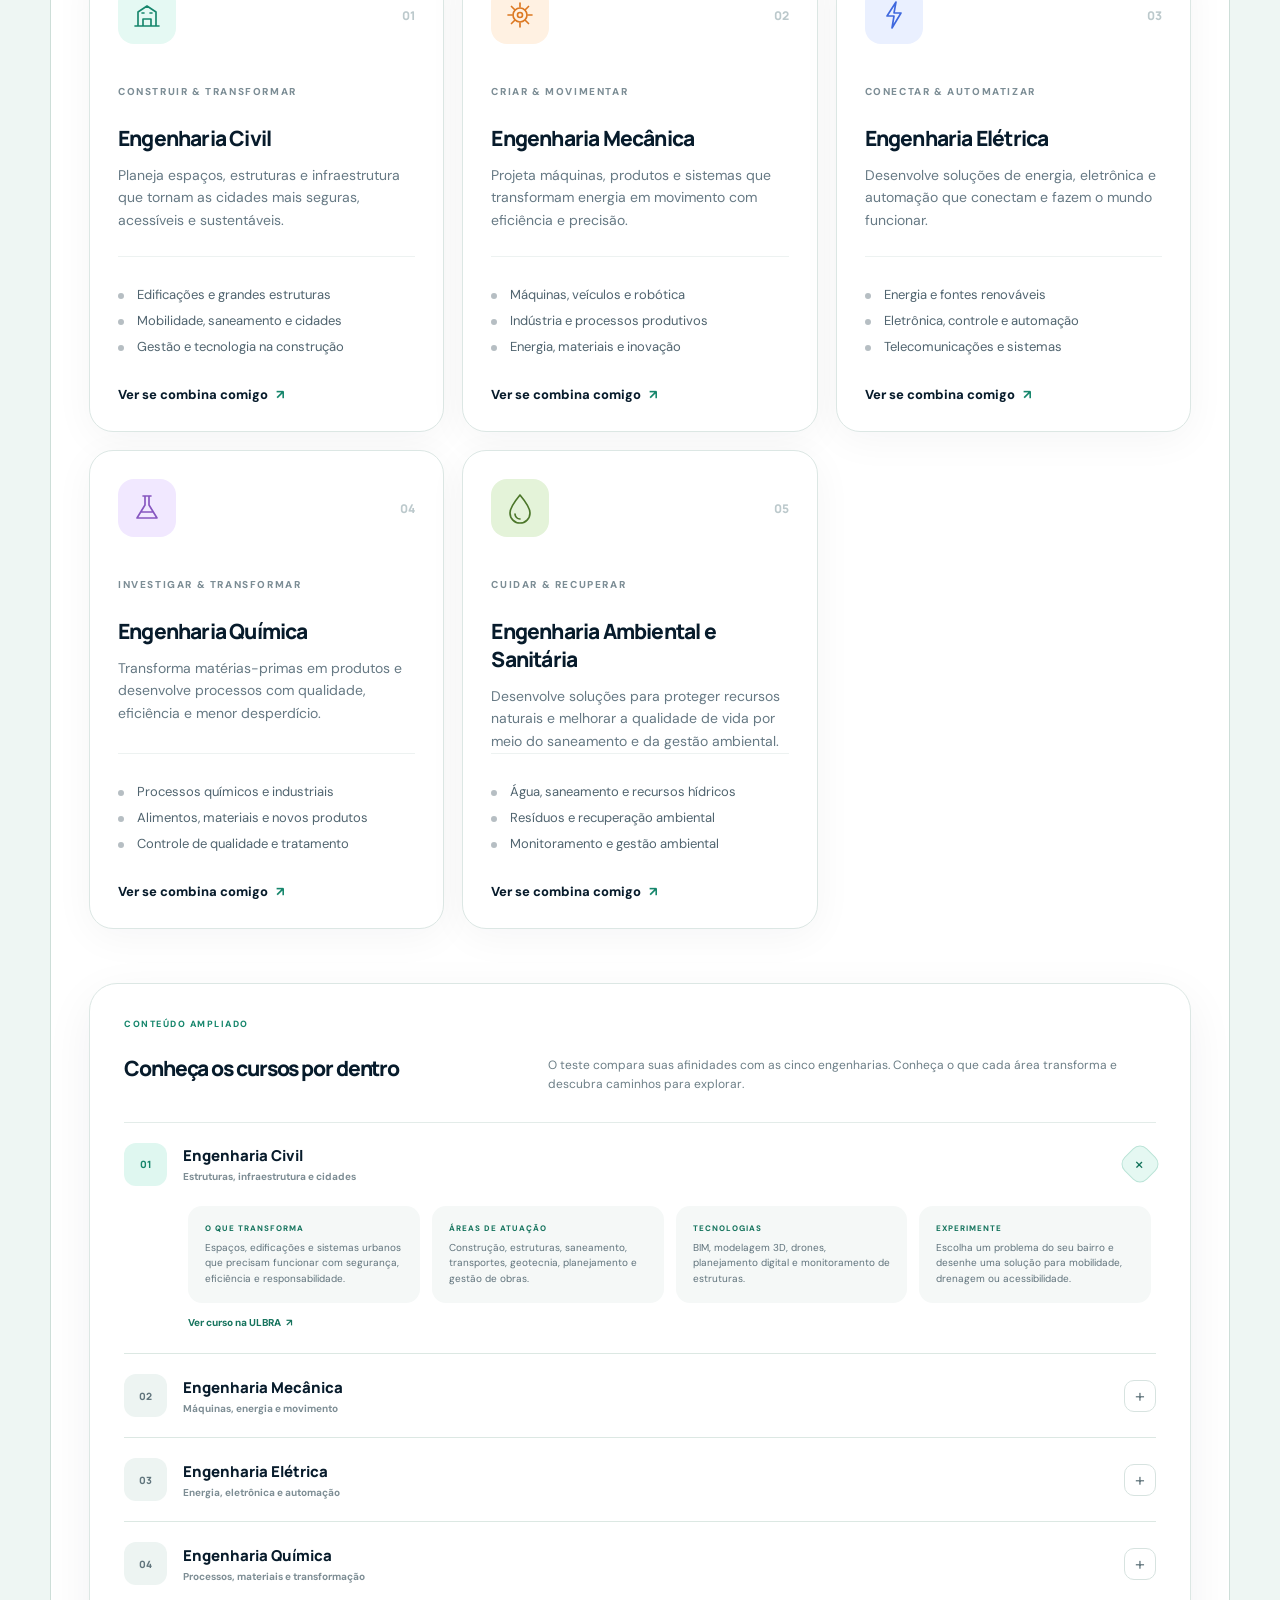
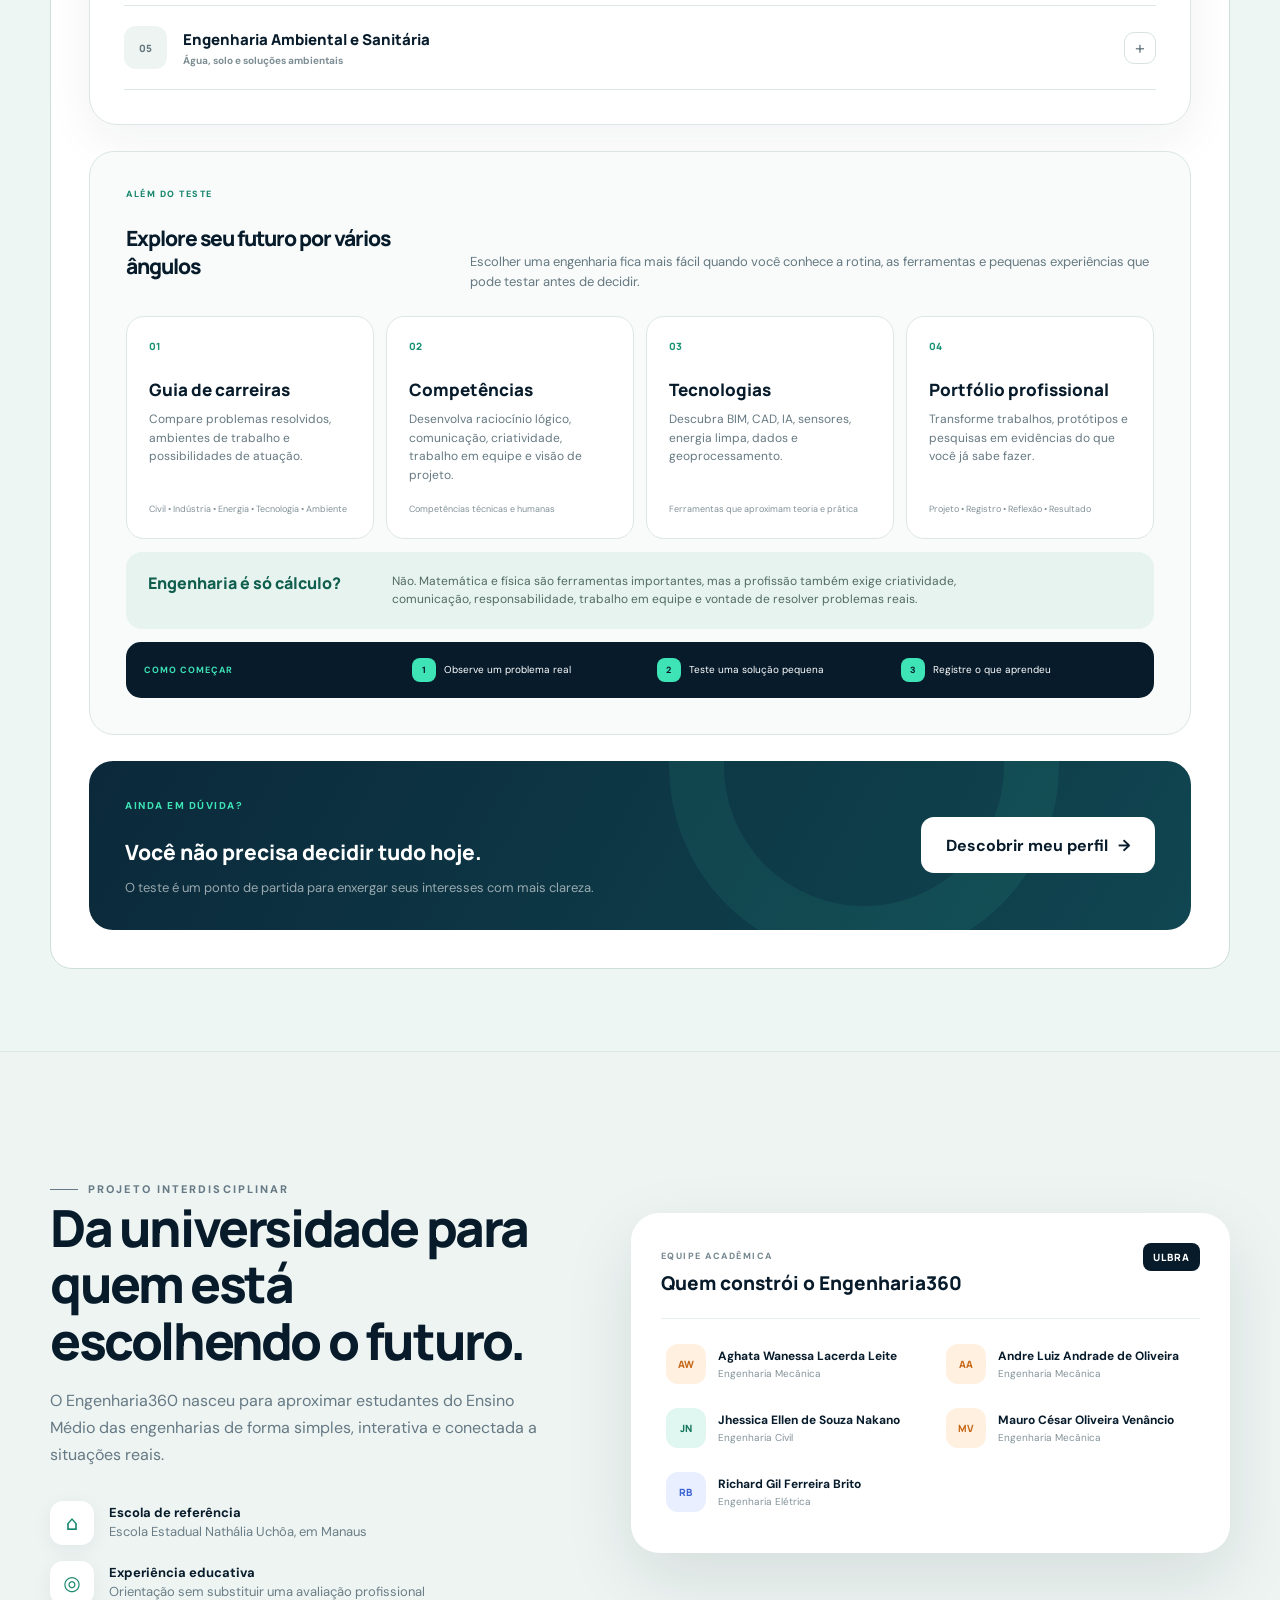
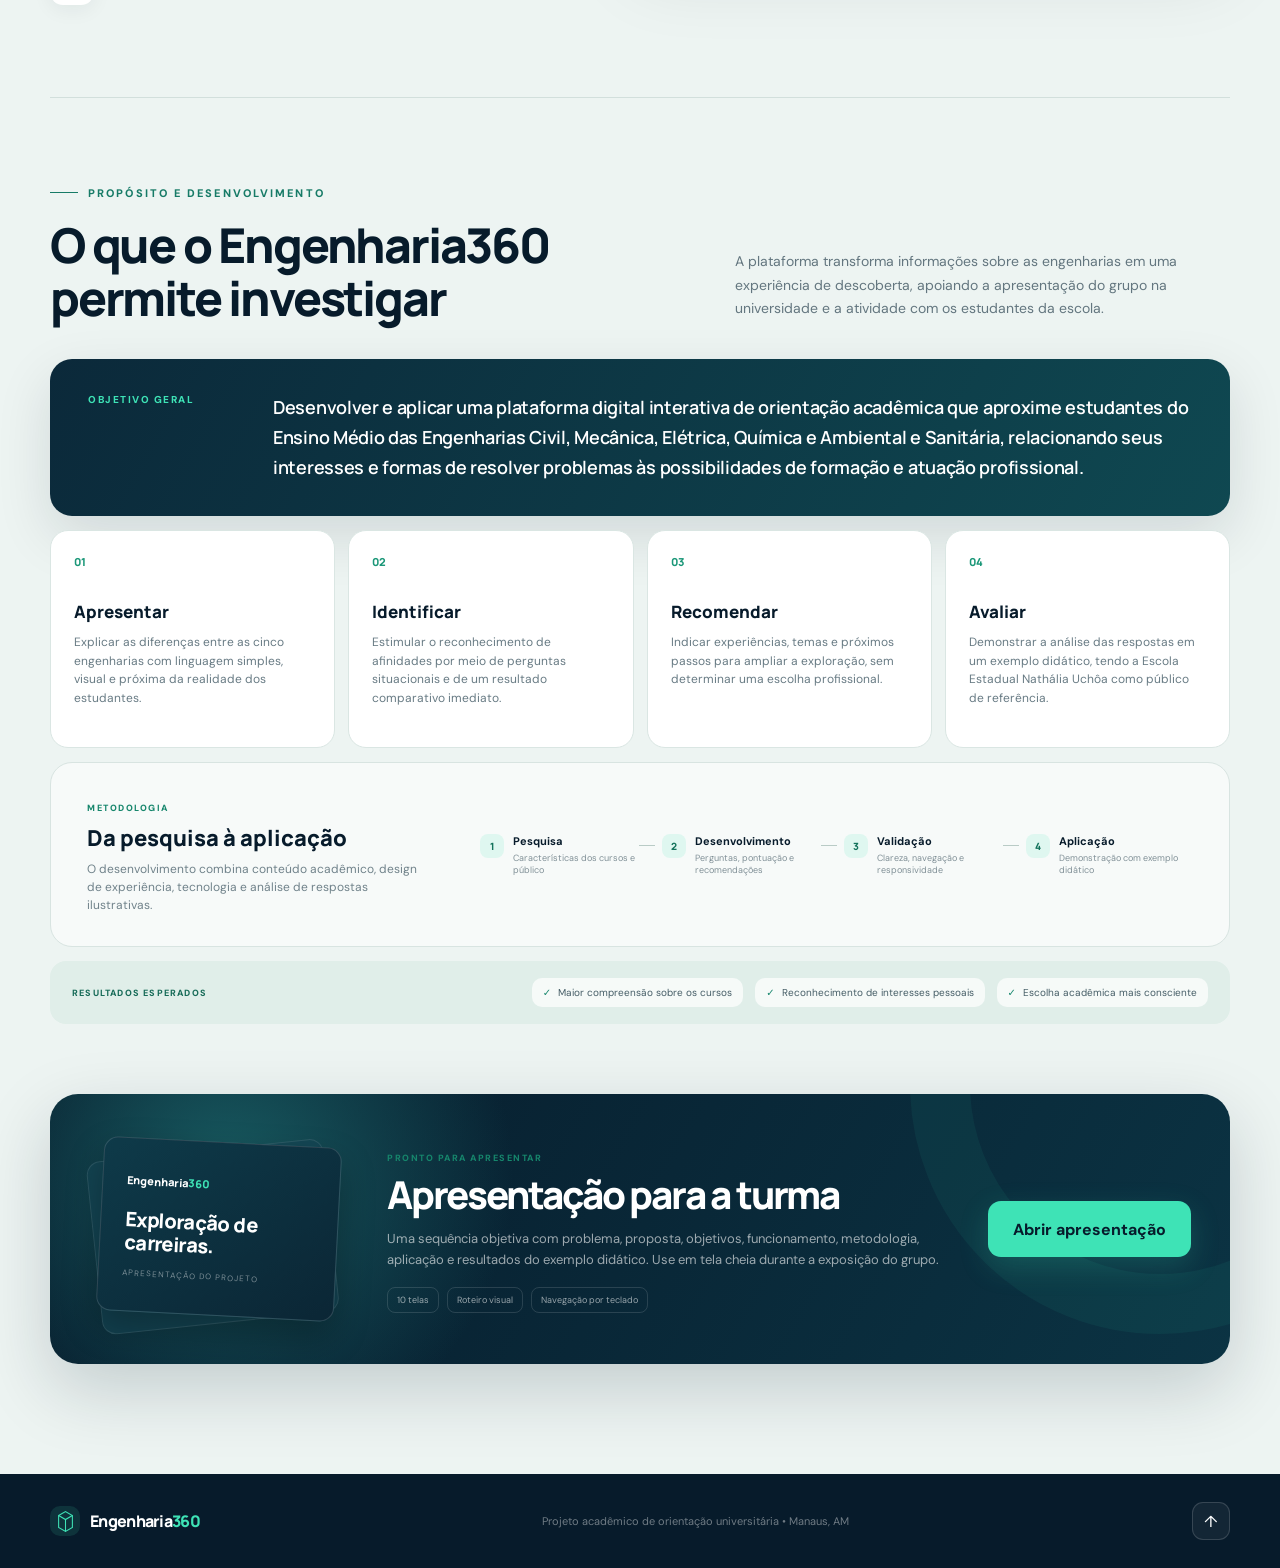
==== commit 8f180db5: "Update index.html" ====
--- a/index.html
+++ b/index.html
@@ -99,14 +99,15 @@
 <div class="data-grid"><div><h3>Nível por dimensão</h3><div class="legend"><span>Inicial</span><span>Final</span></div><div class="measure"><strong>Compreensão</strong><div class="bar before" style="--v:1"><i></i><b>1</b></div><div class="bar after" style="--v:2"><i></i><b>2</b></div></div><div class="measure"><strong>Exemplificação</strong><div class="bar before" style="--v:0"><i></i><b>0</b></div><div class="bar after" style="--v:2"><i></i><b>2</b></div></div><div class="measure"><strong>Reflexão</strong><div class="bar before" style="--v:1"><i></i><b>1</b></div><div class="bar after" style="--v:1"><i></i><b>1</b></div></div></div><div><h3>Dados do gráfico</h3><table><thead><tr><th>Dimensão</th><th>Inicial</th><th>Final</th><th>Variação</th></tr></thead><tbody><tr><th scope="row">Compreensão</th><td>1</td><td>2</td><td>+1</td></tr><tr><th scope="row">Exemplificação</th><td>0</td><td>2</td><td>+2</td></tr><tr><th scope="row">Reflexão</th><td>1</td><td>1</td><td>Estável</td></tr></tbody></table><p>O exemplo final distingue duas tarefas concretas no alagamento. O interesse por robótica continua sem justificativa ou segunda opção.</p></div></div>
 <h3>Respostas que sustentam a classificação</h3><details><summary>Q1 · Compreensão</summary><p><b>Inicial</b> · A Civil cuida das obras e a Ambiental cuida do ambiente.</p><p><b>Final</b> · A Civil dimensiona a galeria para escoar a chuva. A Ambiental e Sanitária estuda o que essa água leva até o igarapé.</p></details><details><summary>Q2 · Exemplificação</summary><p><b>Inicial</b> · Não sei dar um exemplo.</p><p><b>Final</b> · Uma engenheira mecânica seleciona uma bomba para retirar a água acumulada.</p></details><details><summary>Q3 · Reflexão</summary><p><b>Inicial</b> · Eu escolheria Mecânica.</p><p><b>Final</b> · Eu escolheria Mecânica para trabalhar com robôs.</p></details>
 <details><summary>Rubrica, interpretação e limites</summary><p><b>Compreensão.</b> 0: sem distinção; 1: distinção genérica; 2: contribuições pertinentes das duas áreas.</p><p><b>Exemplificação.</b> 0: sem exemplo adequado; 1: exemplo vago; 2: tarefa concreta associada à área.</p><p><b>Reflexão.</b> 0: sem interesse explícito; 1: opção sem justificativa suficiente; 2: relaciona interesse a uma atividade e considera outra opção.</p><p>Na avaliação formativa (Black e Wiliam, 1998), a resposta orienta a próxima pergunta. Para Q3: o que você gostaria de projetar no robô e que outra engenharia participaria? Os valores ilustram a rubrica. A aprendizagem e a usabilidade com estudantes exigem coleta em campo.</p></details>
-<h3>Materiais da apresentação</h3><div class="file-list"><a href="materiais/trabalho.pdf">Trabalho em PDF</a><a href="materiais/trabalho.docx">Trabalho em Word</a><a href="materiais/slides.pdf">Slides em PDF</a><a href="materiais/slides.pptx">Slides em PowerPoint</a><a href="dados.csv" download>Dados da rubrica em CSV</a></div></article></div></section>
-    <section class="courses-section" id="engenharias">
-      <div class="container">
-        <div class="section-heading reveal">
-          <p class="eyebrow eyebrow-dark"><span></span> Cinco engenharias, muitas possibilidades</p>
-          <h2>Engenharia acontece onde a curiosidade encontra um problema real.</h2>
-          <p>Conheça o que cada área transforma — sem linguagem complicada.</p>
-        </div>
+<h3>Materiais da apresentação</h3>
+
+<div class="file-list">
+  <a href="./trabalho.pdf" download>Trabalho em PDF</a>
+  <a href="./trabalho.docx" download>Trabalho em Word</a>
+  <a href="./slides.pdf" download>Slides em PDF</a>
+  <a href="./slides.pptx" download>Slides em PowerPoint</a>
+  <a href="./dados.csv" download>Dados da rubrica em CSV</a>
+</div>
 
         <div class="course-grid">
           <article class="course-card civil reveal">
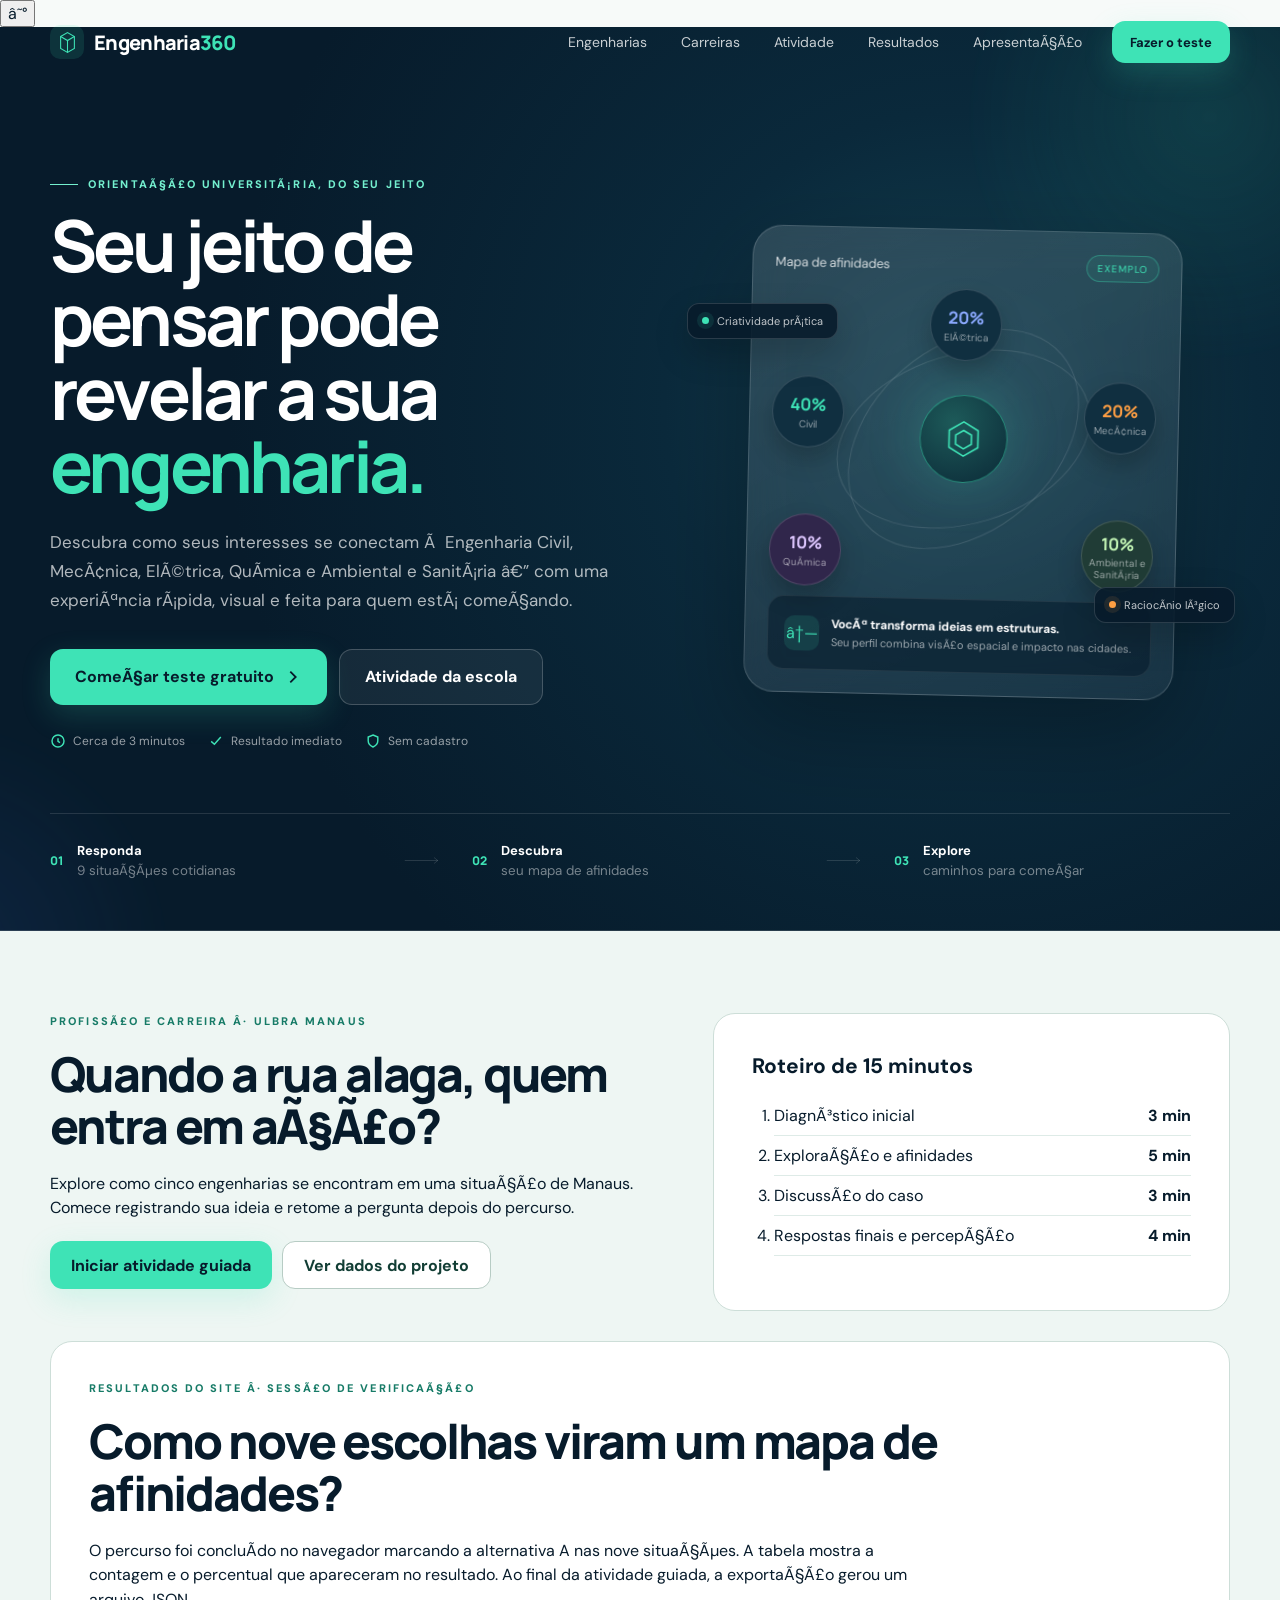
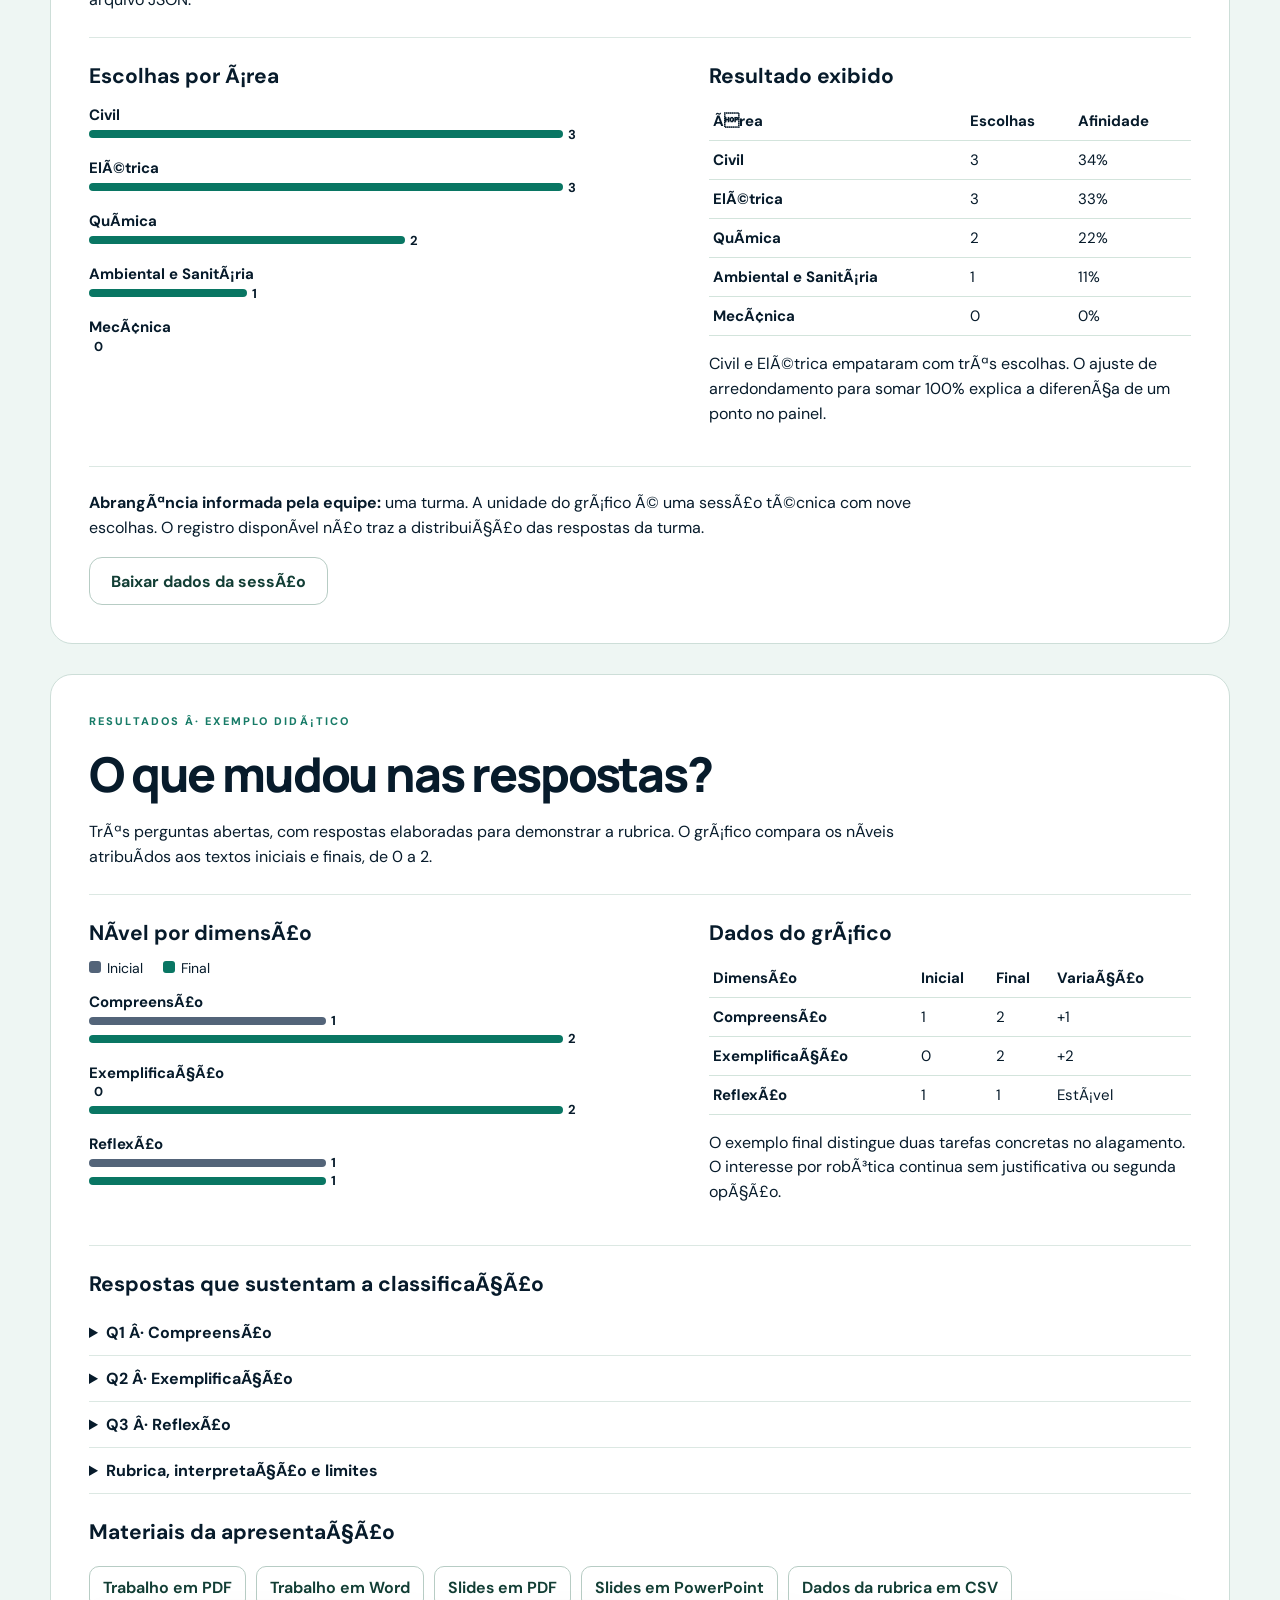
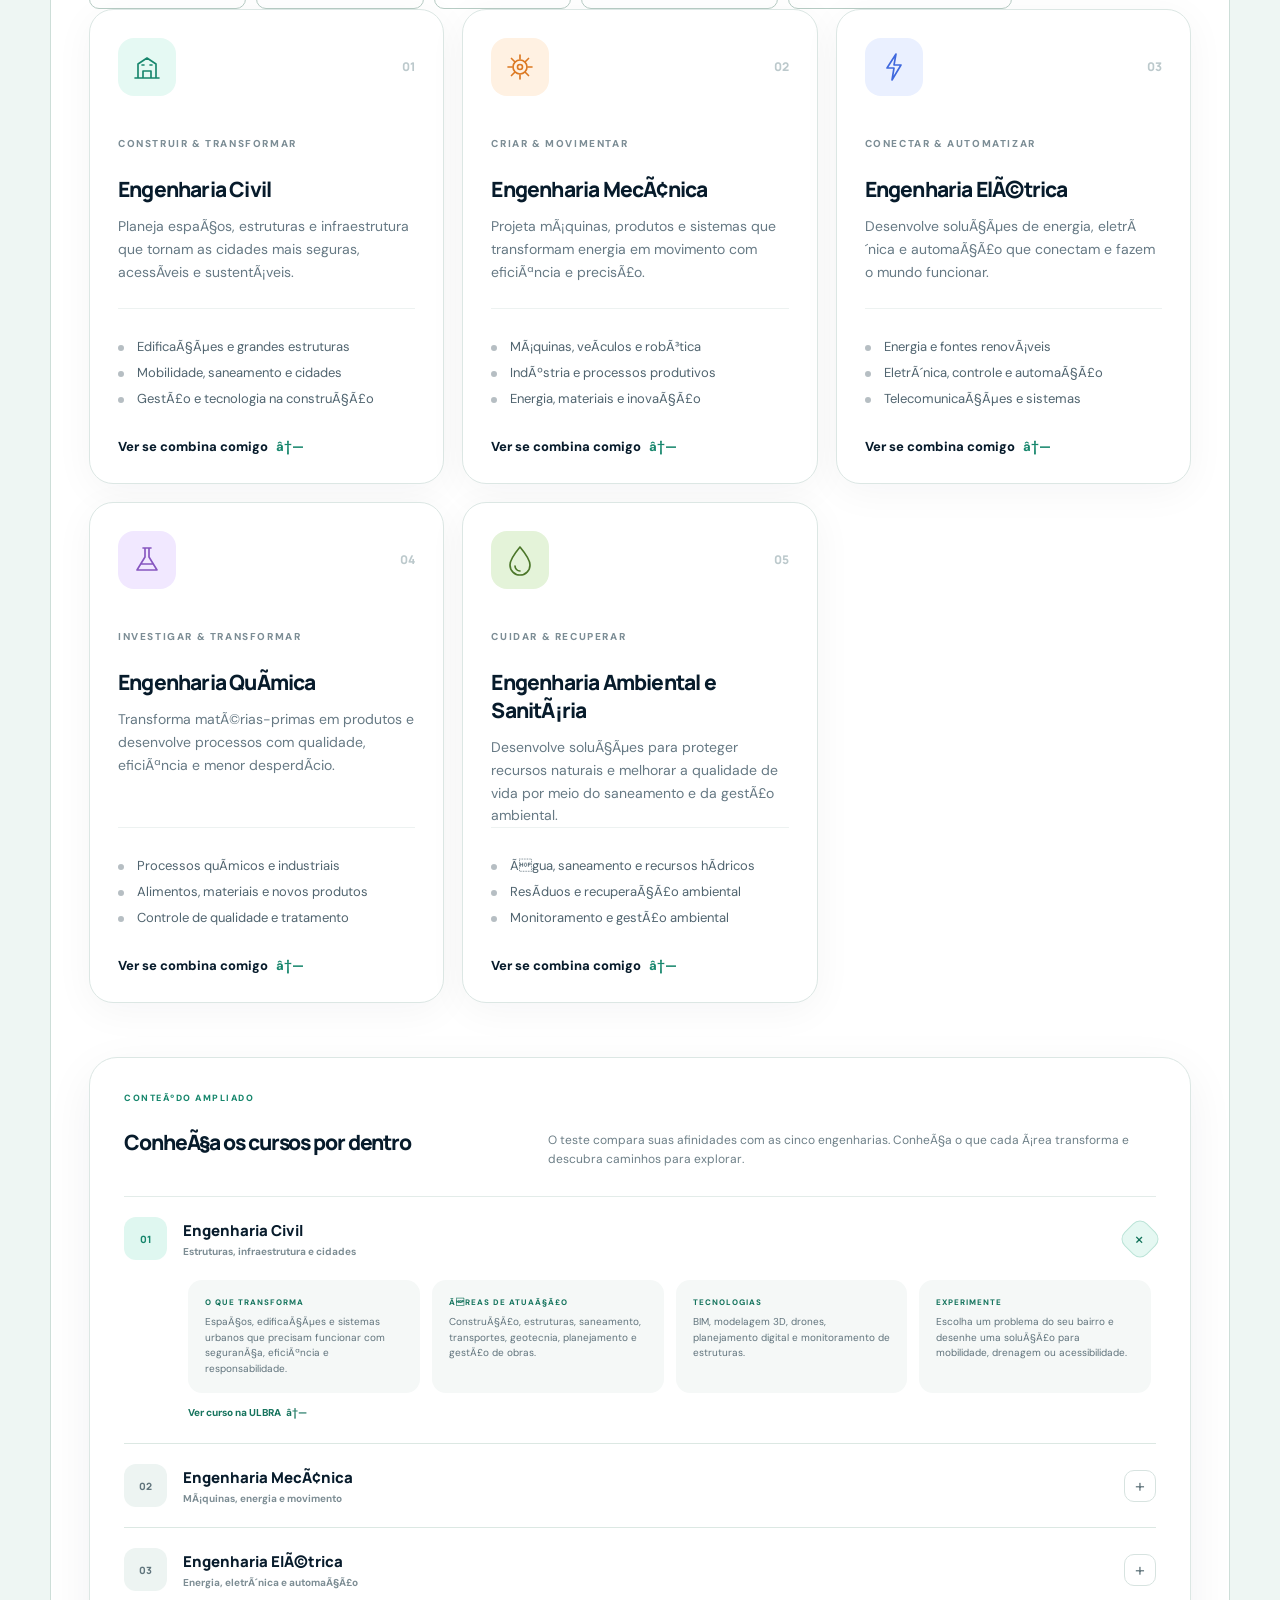
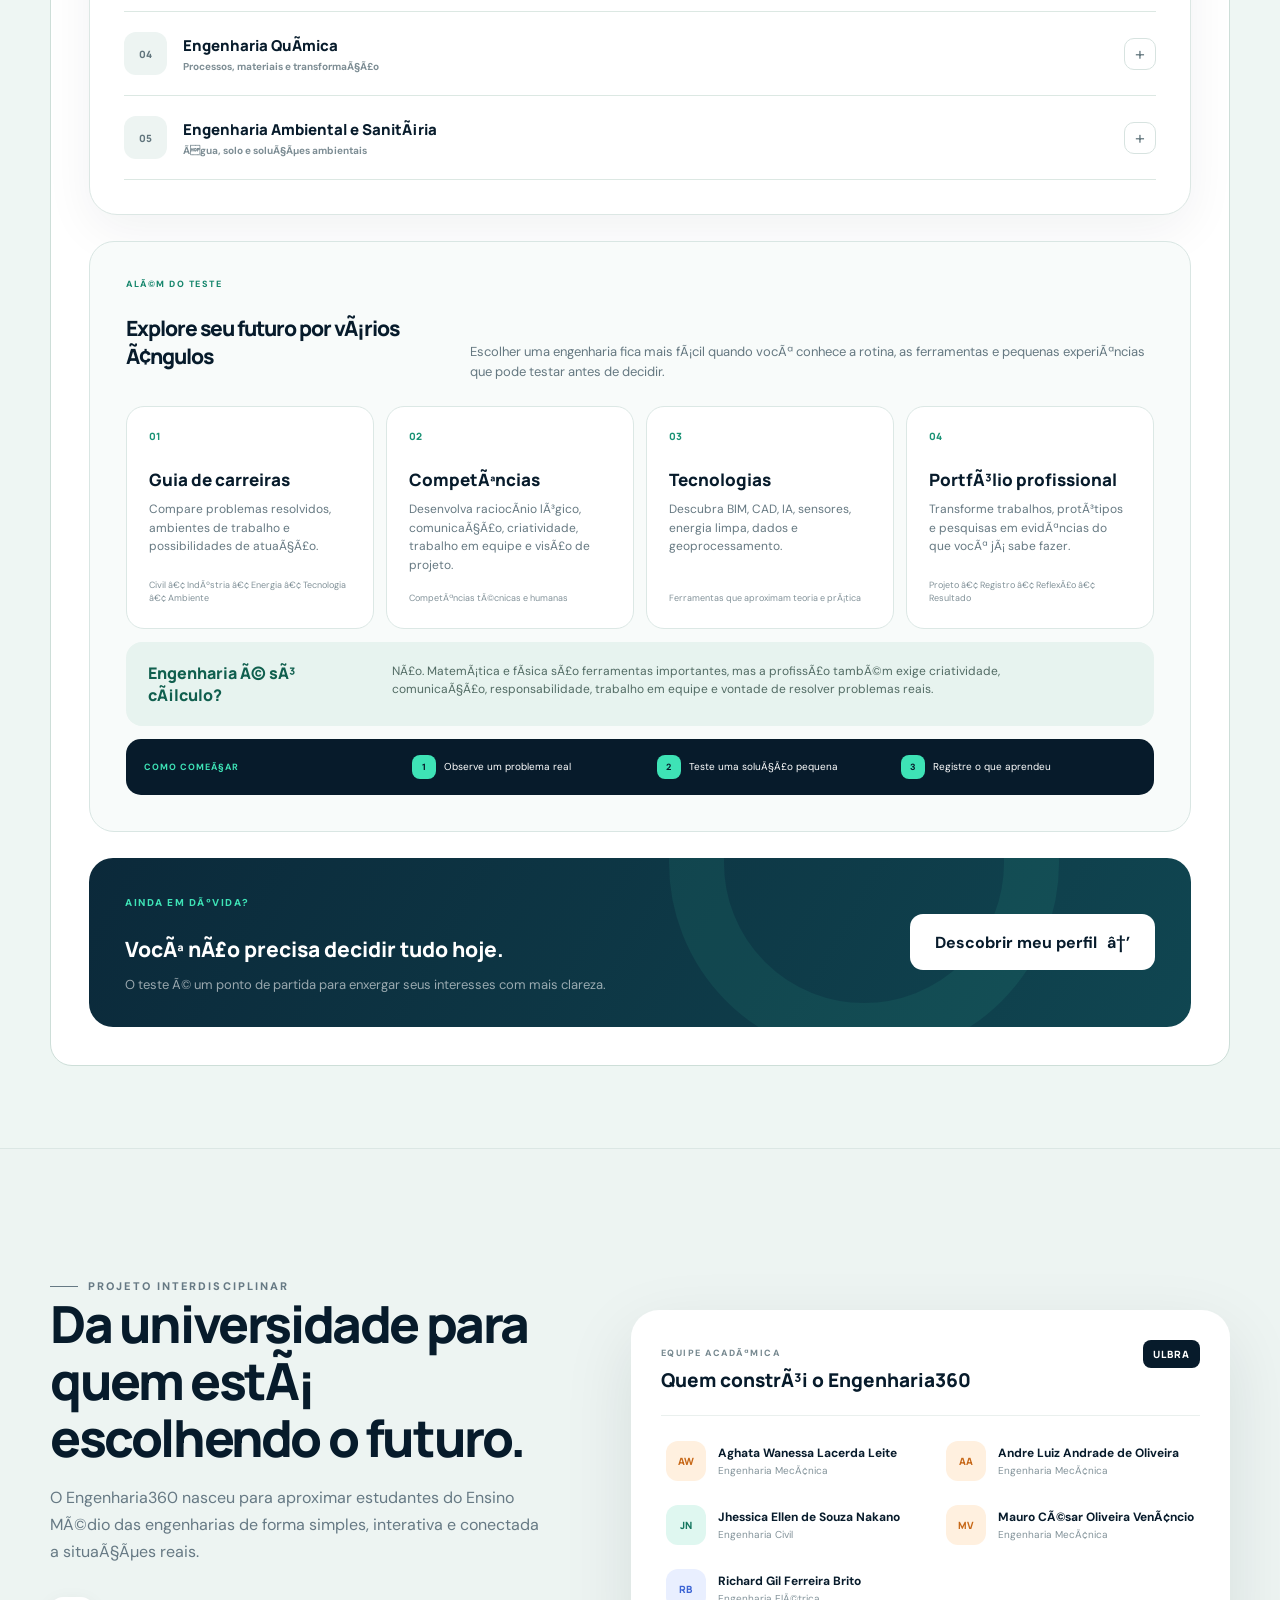
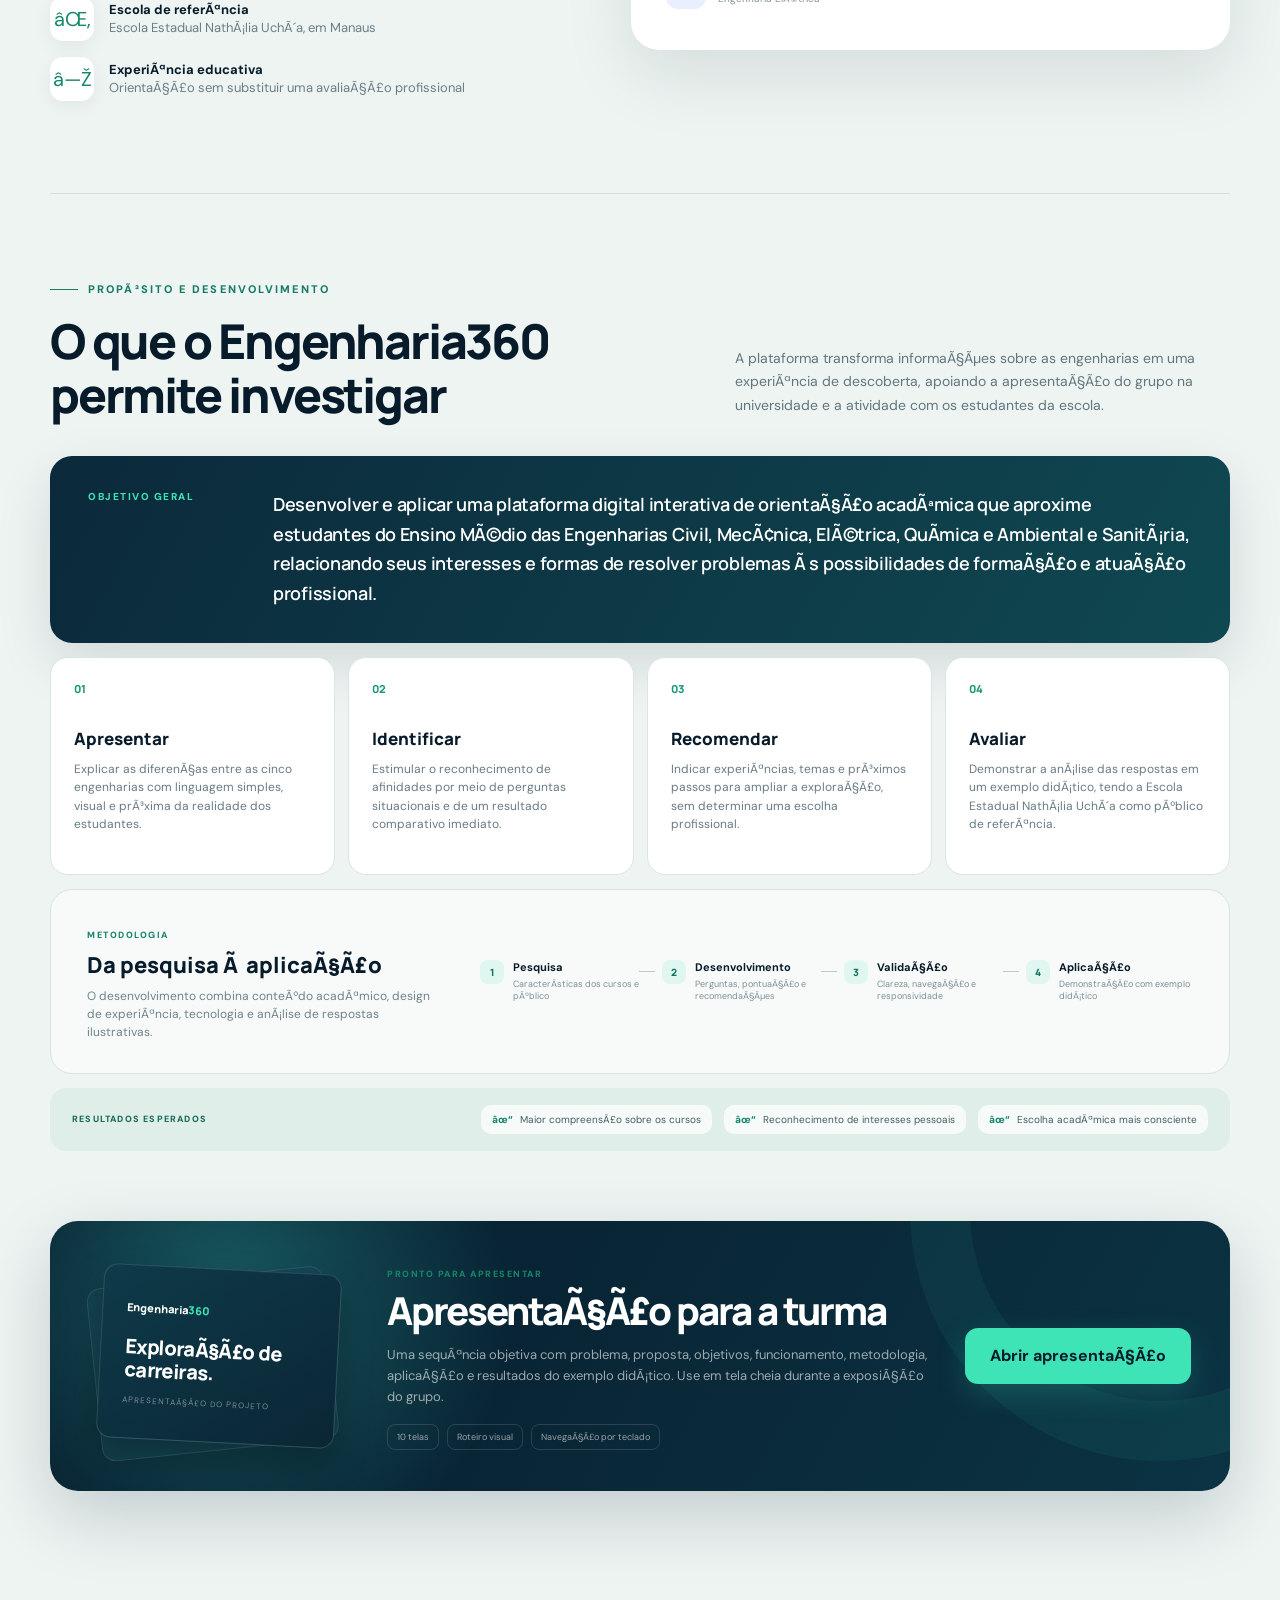
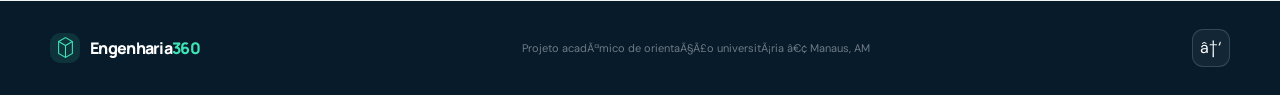
==== commit 44b98310: "Update index.html" ====
--- a/index.html
+++ b/index.html
@@ -1,5 +1,49 @@
 <!doctype html>
 <html lang="pt-BR">
+
+<button class="mobile-menu-toggle"
+        id="mobile-menu-toggle"
+        aria-label="Abrir menu"
+        aria-expanded="false"
+        aria-controls="mobile-nav"
+        type="button">
+  ☰
+</button>
+
+<nav id="mobile-nav" class="mobile-nav"
+     aria-label="Menu celular" hidden>
+  <a href="#inicio">Início</a>
+  <a href="#engenharias">Engenharias</a>
+  <a href="#carreiras">Carreiras</a>
+  <a href="#atividade">Atividade</a>
+  <a href="#verificacao">Resultados</a>
+  <a href="#apresentacao">Apresentação</a>
+</nav>
+
+<script>
+const menuBtn = document.getElementById('mobile-menu-toggle');
+const mobileNav = document.getElementById('mobile-nav');
+
+function toggleMenu(open) {
+  mobileNav.hidden = !open;
+  menuBtn.setAttribute('aria-expanded', String(open));
+  menuBtn.setAttribute('aria-label',
+    open ? 'Fechar menu' : 'Abrir menu');
+  menuBtn.textContent = open ? '✕' : '☰';
+}
+
+menuBtn.addEventListener('click', () => {
+  toggleMenu(mobileNav.hidden);
+});
+
+mobileNav.querySelectorAll('a').forEach(link => {
+  link.addEventListener('click', () => toggleMenu(false));
+});
+
+document.addEventListener('keydown', event => {
+  if (event.key === 'Escape') toggleMenu(false);
+});
+</script>
 <head>
   <meta charset="utf-8">
   <meta name="viewport" content="width=device-width, initial-scale=1">
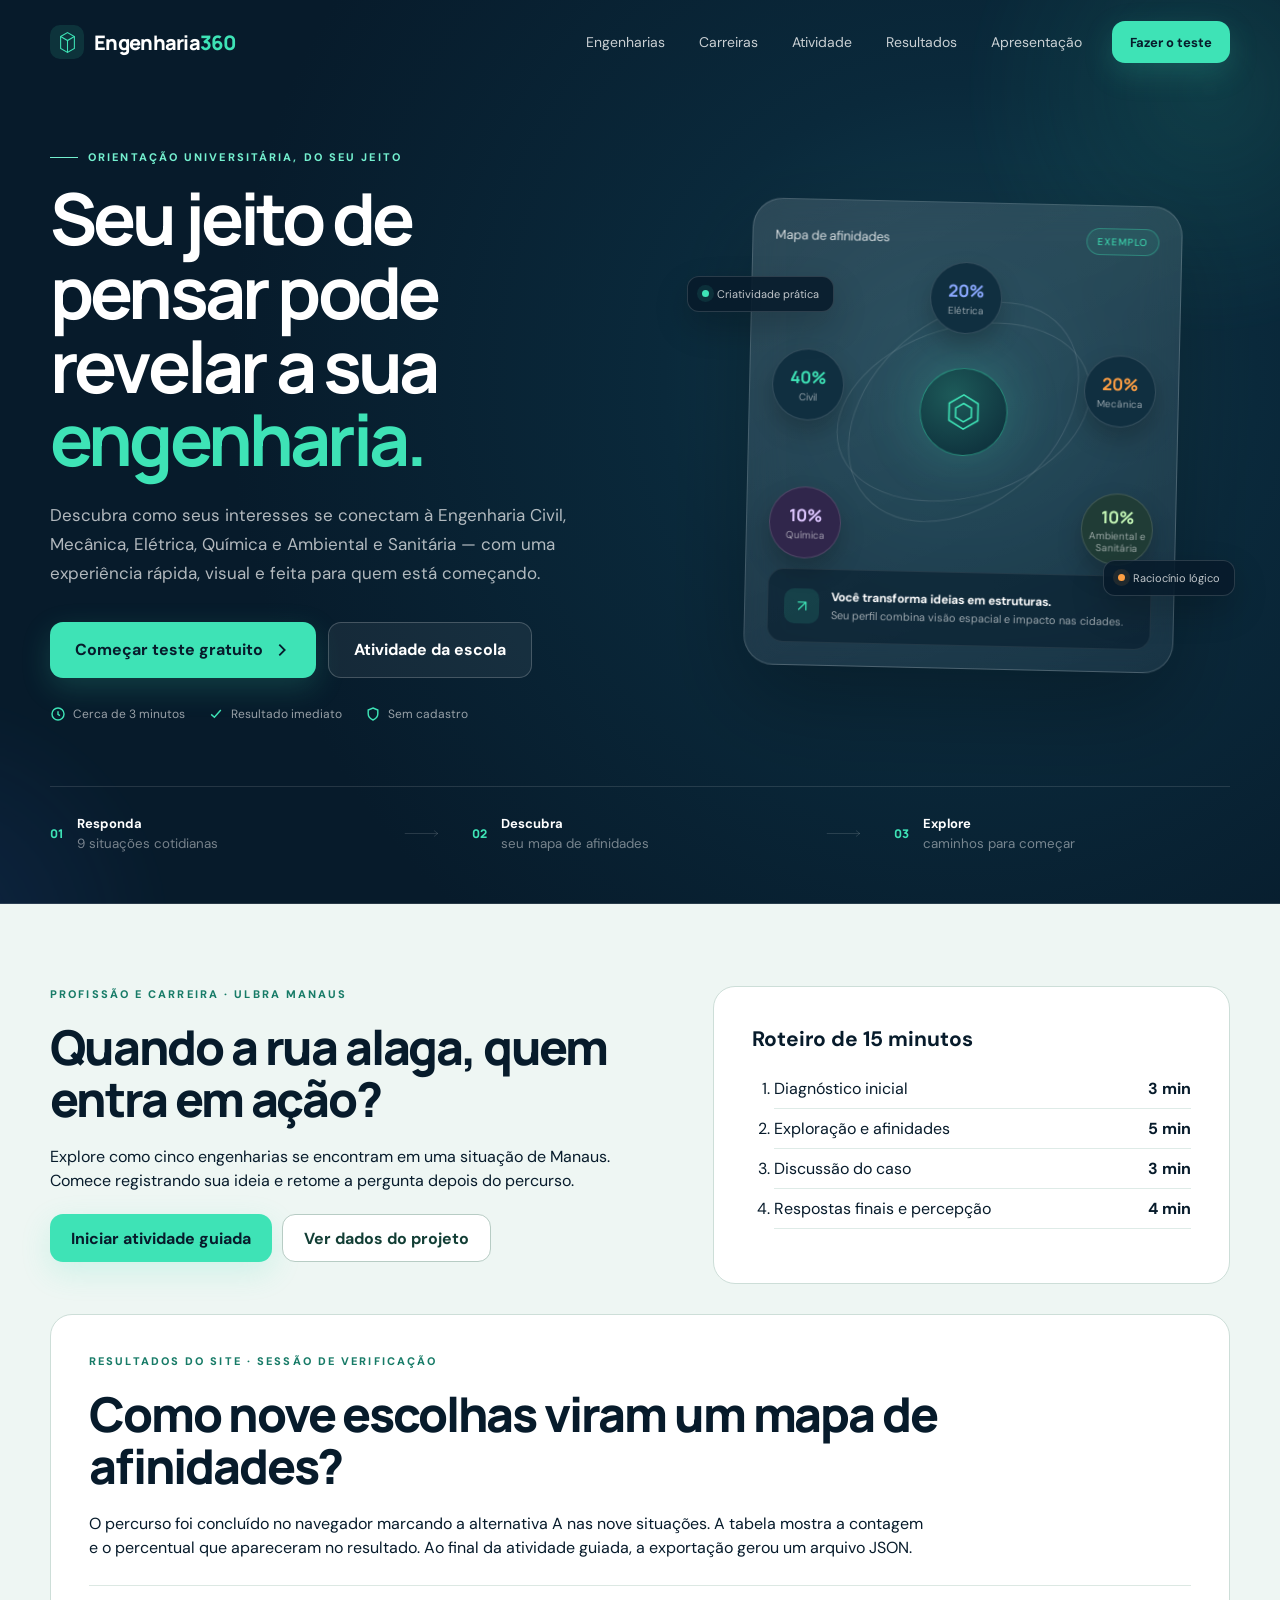
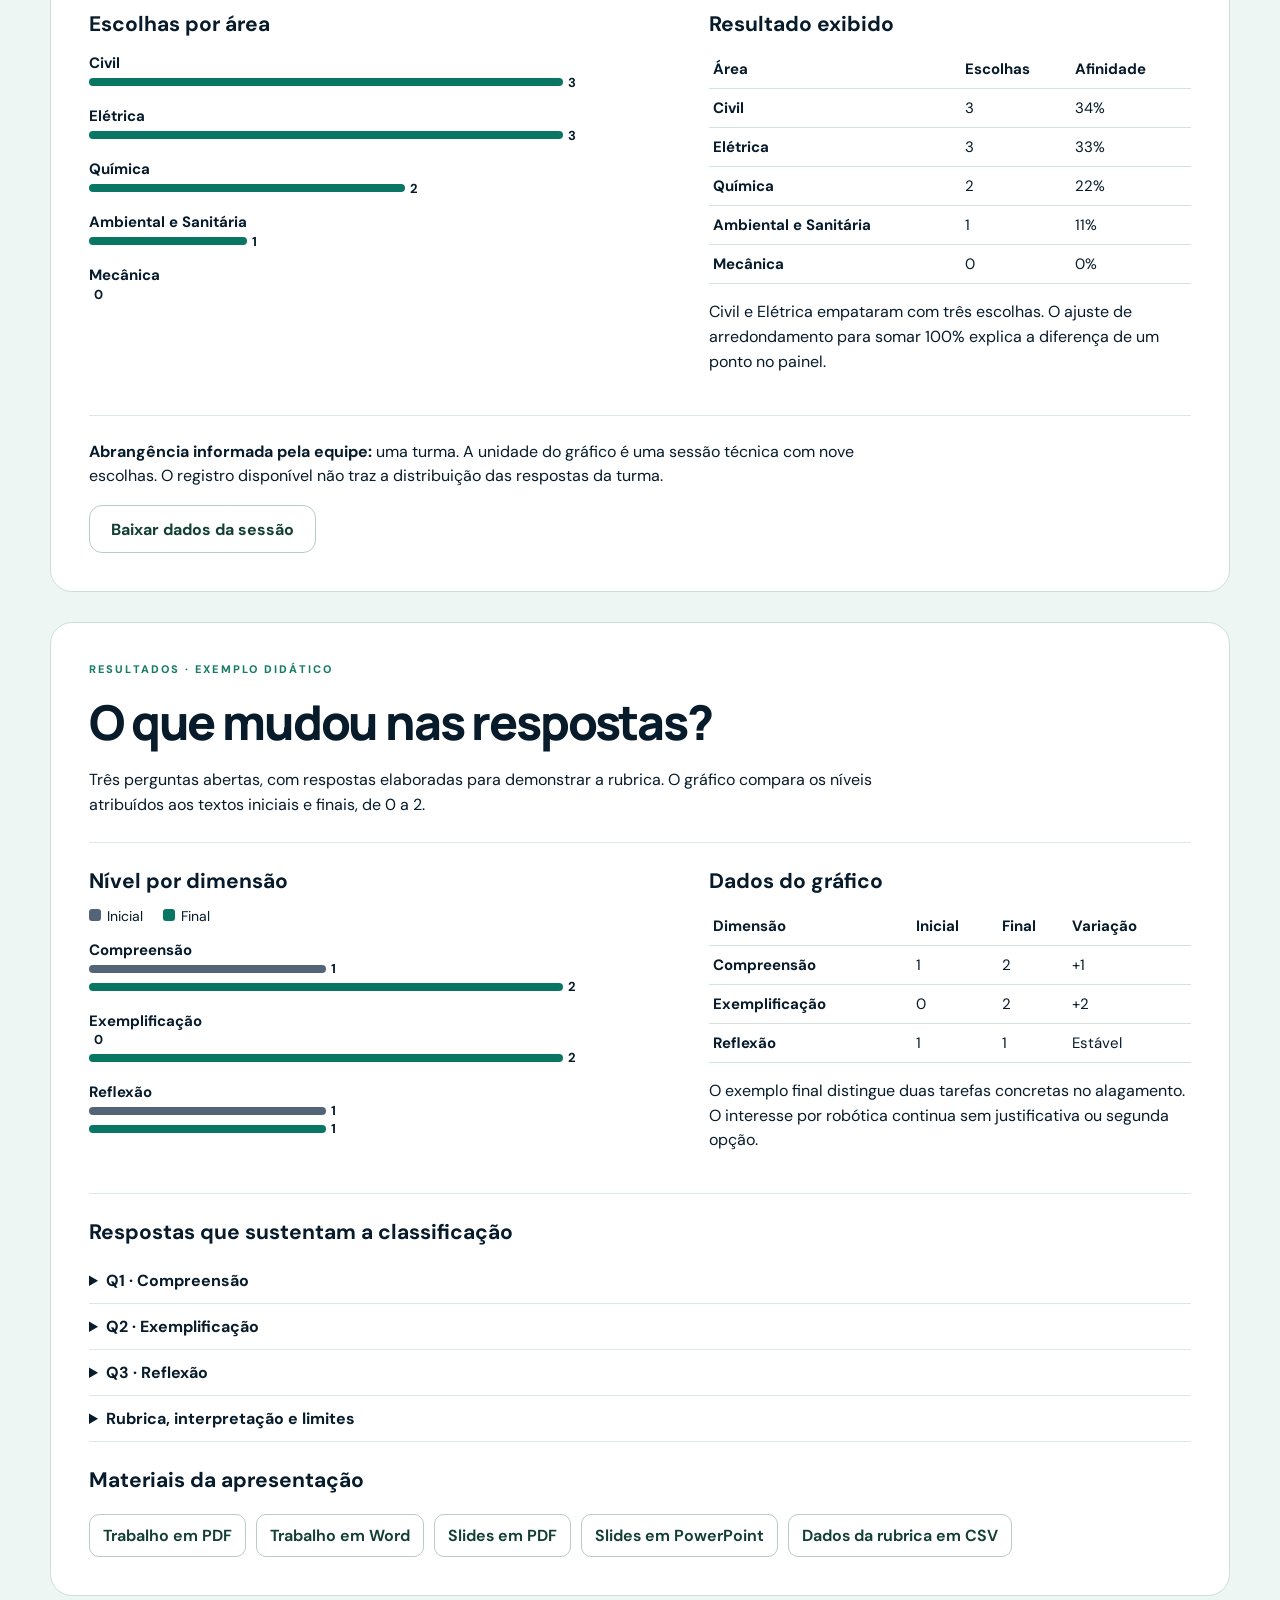
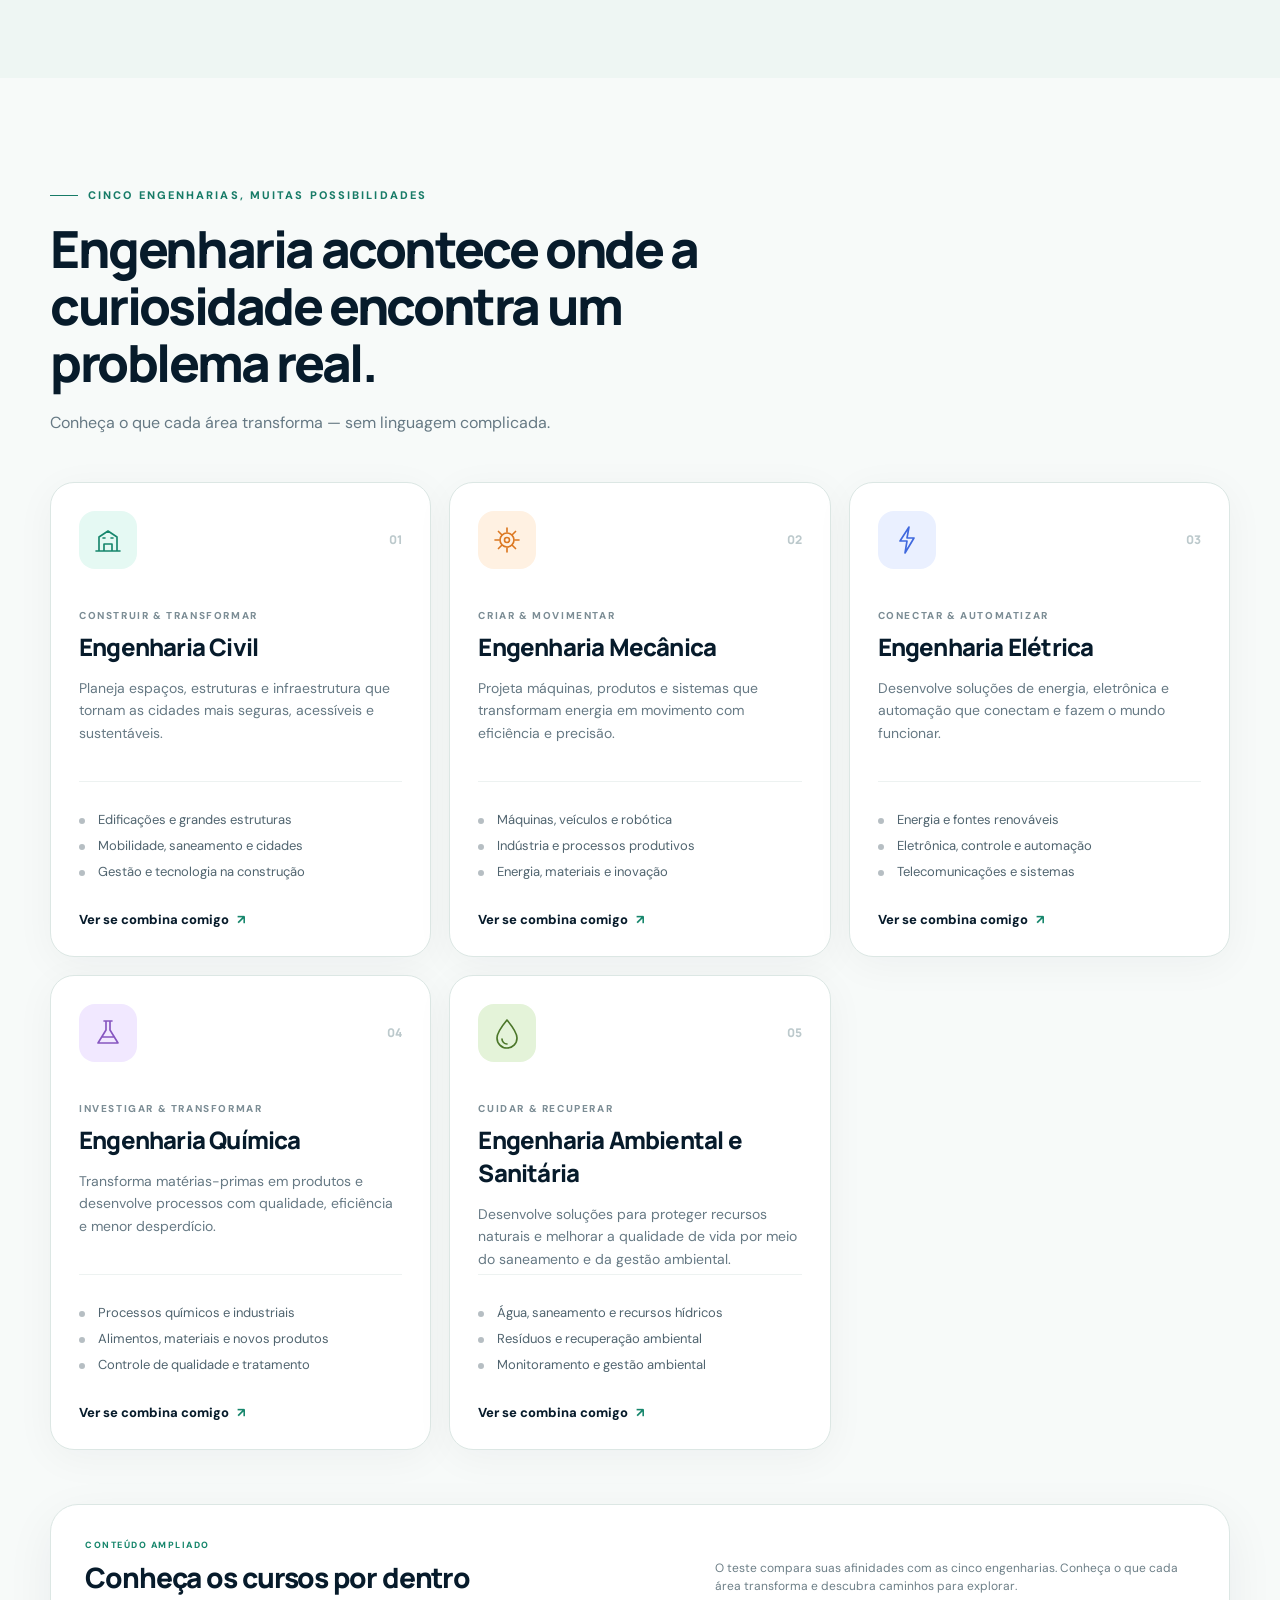
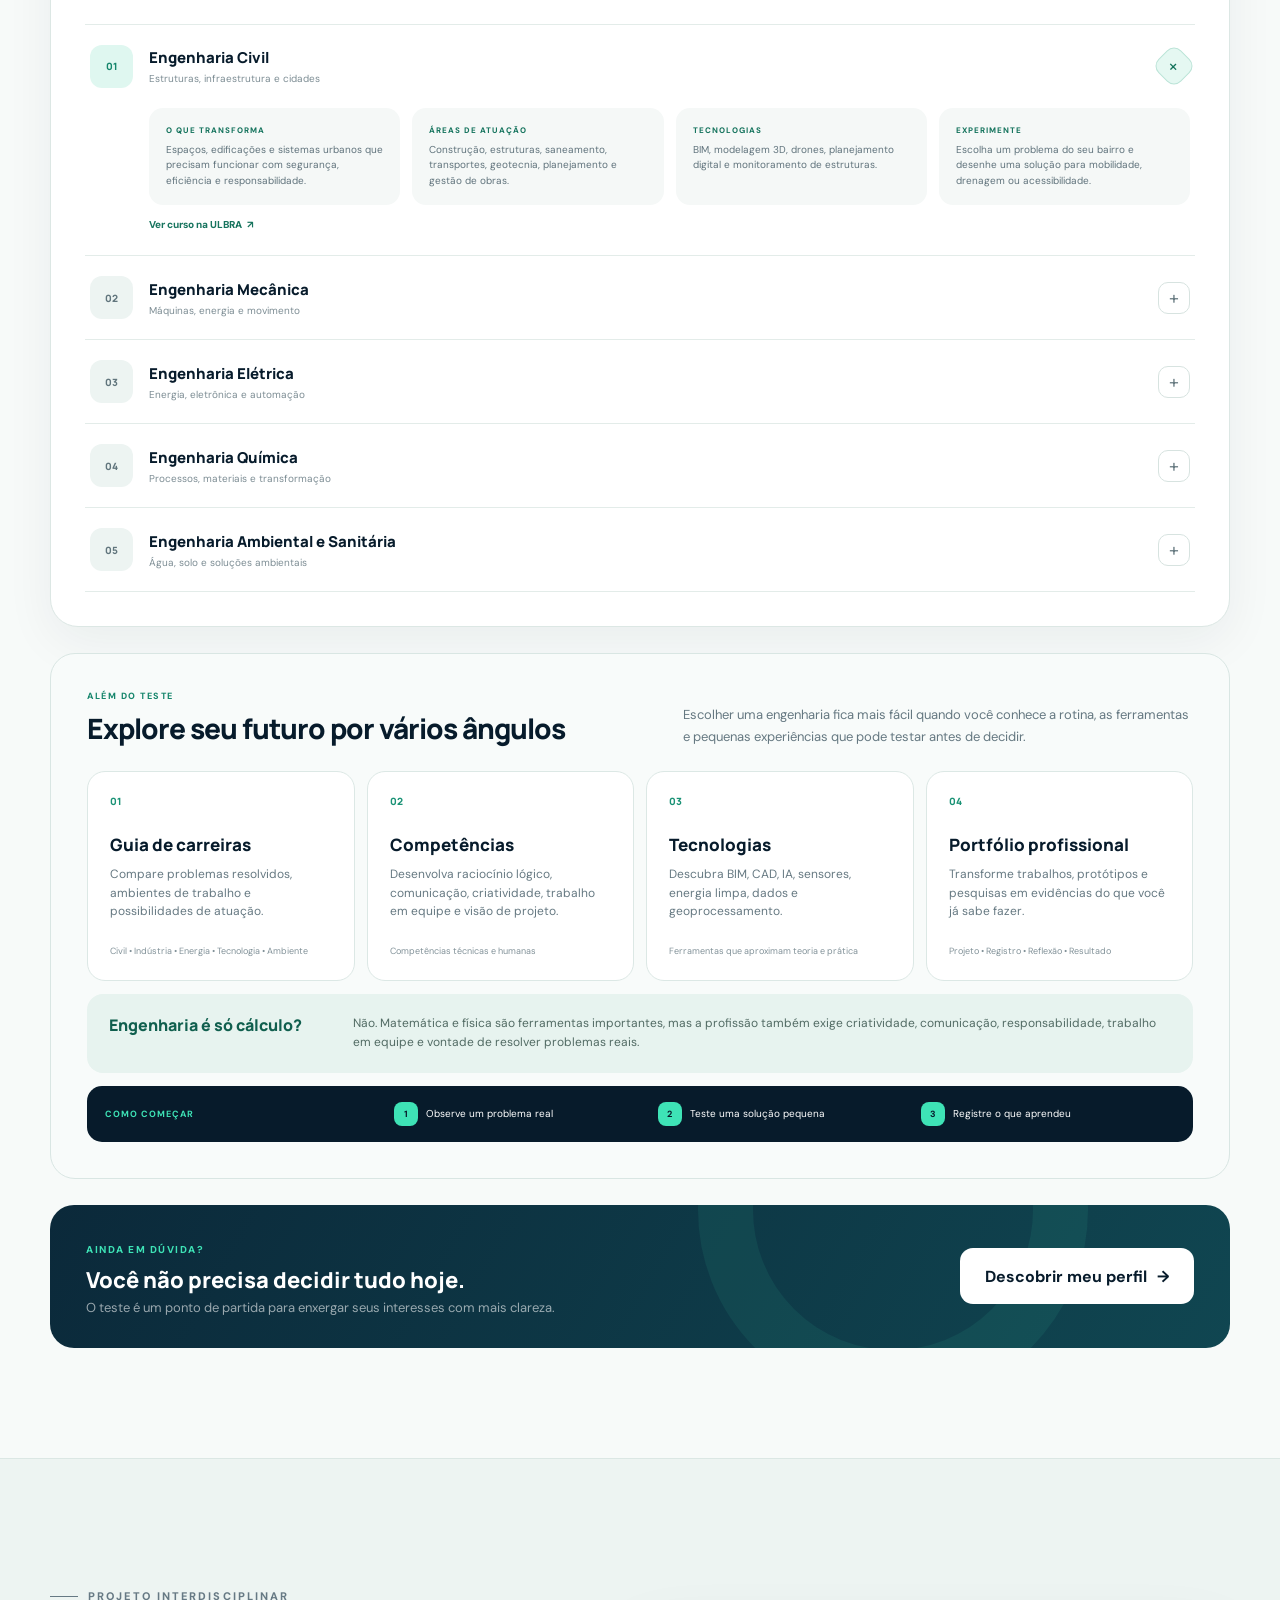
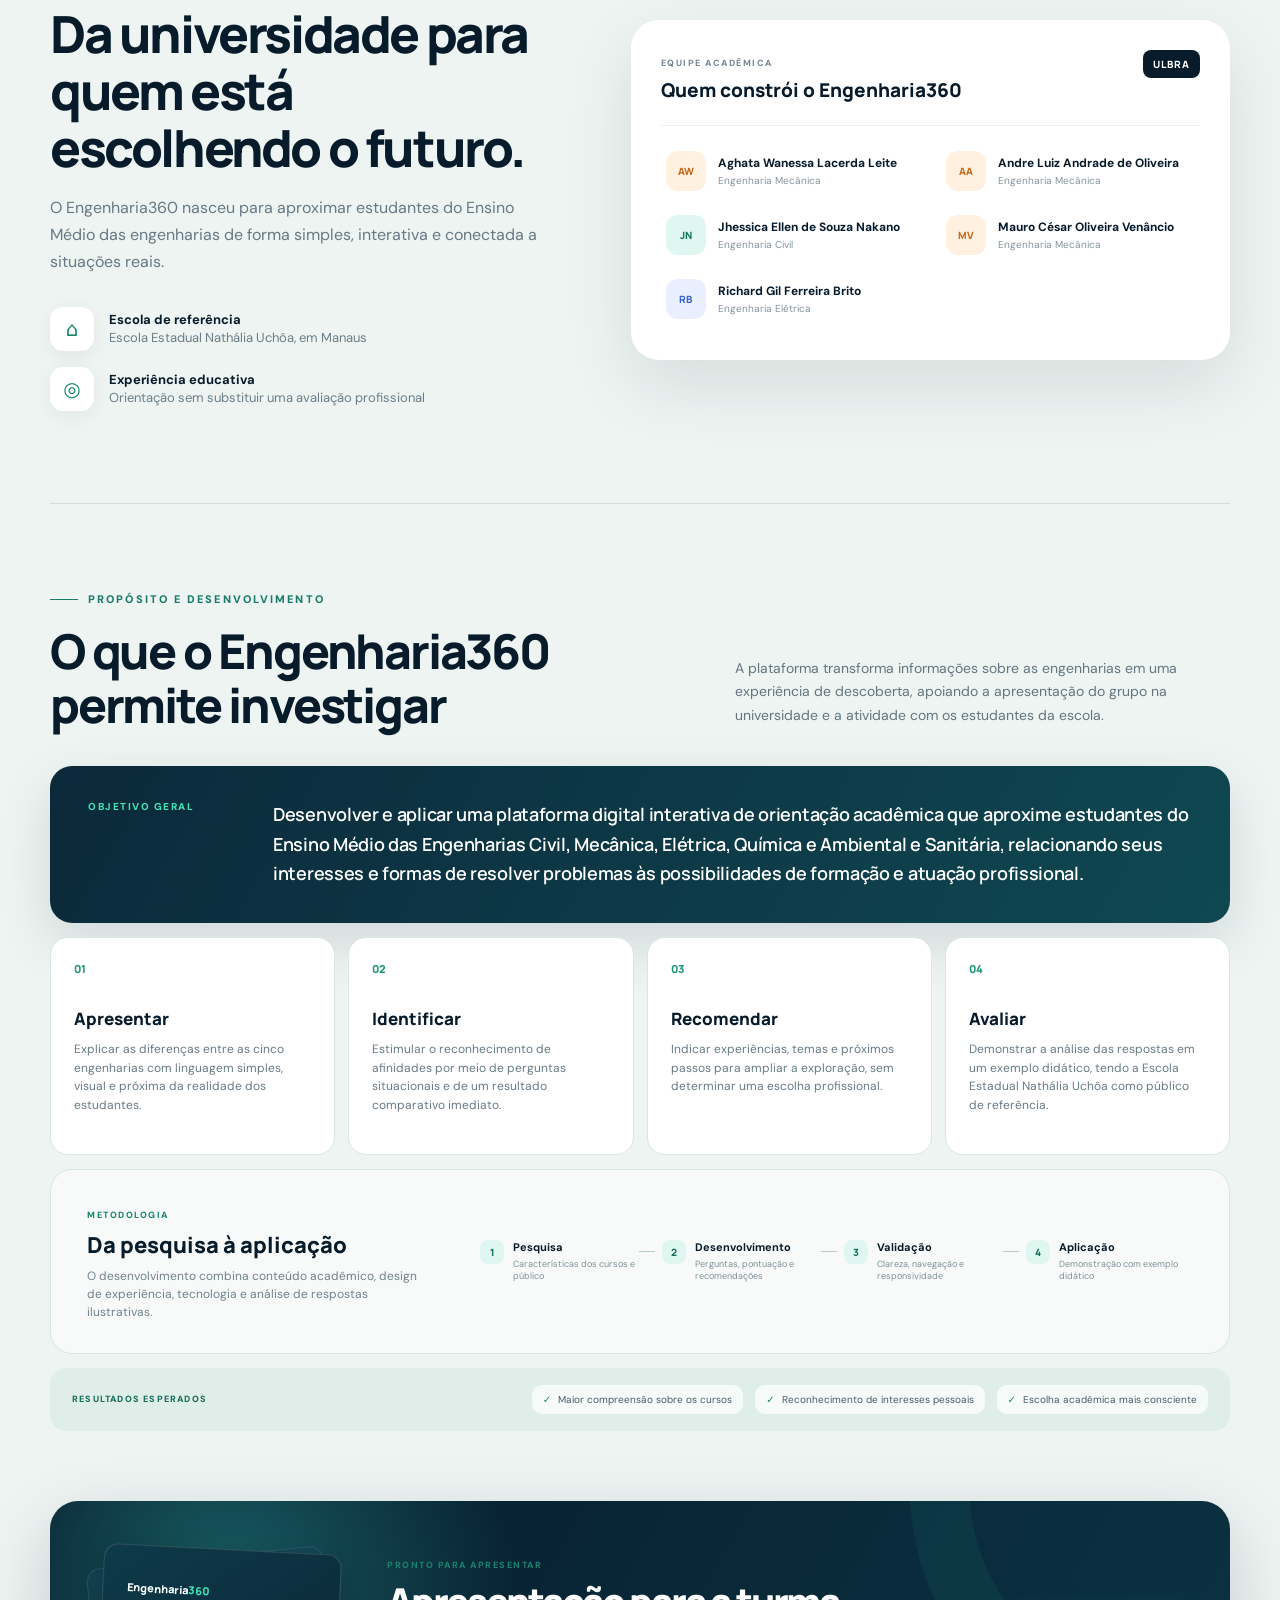
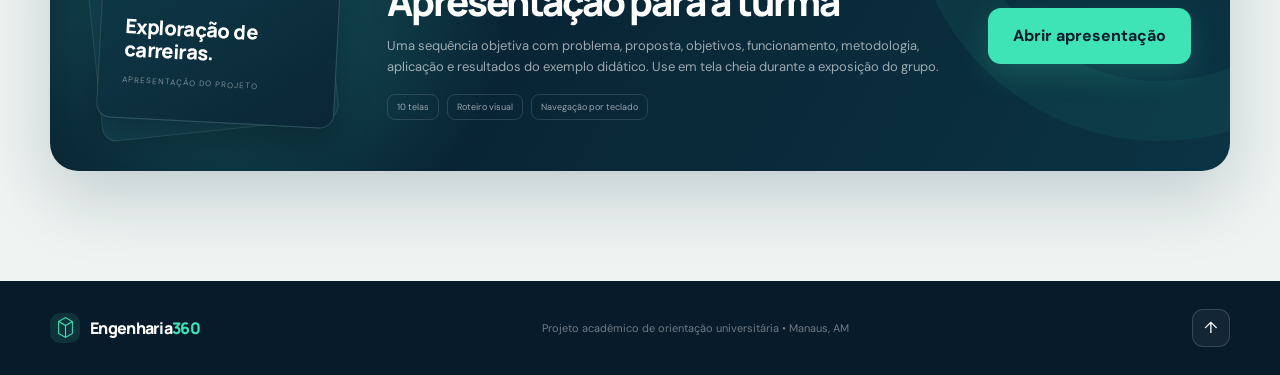
==== commit ce898a72: "Update index.html" ====
--- a/index.html
+++ b/index.html
@@ -1,49 +1,5 @@
 <!doctype html>
 <html lang="pt-BR">
-
-<button class="mobile-menu-toggle"
-        id="mobile-menu-toggle"
-        aria-label="Abrir menu"
-        aria-expanded="false"
-        aria-controls="mobile-nav"
-        type="button">
-  ☰
-</button>
-
-<nav id="mobile-nav" class="mobile-nav"
-     aria-label="Menu celular" hidden>
-  <a href="#inicio">Início</a>
-  <a href="#engenharias">Engenharias</a>
-  <a href="#carreiras">Carreiras</a>
-  <a href="#atividade">Atividade</a>
-  <a href="#verificacao">Resultados</a>
-  <a href="#apresentacao">Apresentação</a>
-</nav>
-
-<script>
-const menuBtn = document.getElementById('mobile-menu-toggle');
-const mobileNav = document.getElementById('mobile-nav');
-
-function toggleMenu(open) {
-  mobileNav.hidden = !open;
-  menuBtn.setAttribute('aria-expanded', String(open));
-  menuBtn.setAttribute('aria-label',
-    open ? 'Fechar menu' : 'Abrir menu');
-  menuBtn.textContent = open ? '✕' : '☰';
-}
-
-menuBtn.addEventListener('click', () => {
-  toggleMenu(mobileNav.hidden);
-});
-
-mobileNav.querySelectorAll('a').forEach(link => {
-  link.addEventListener('click', () => toggleMenu(false));
-});
-
-document.addEventListener('keydown', event => {
-  if (event.key === 'Escape') toggleMenu(false);
-});
-</script>
 <head>
   <meta charset="utf-8">
   <meta name="viewport" content="width=device-width, initial-scale=1">
@@ -54,6 +10,22 @@
   <link rel="preconnect" href="https://fonts.gstatic.com" crossorigin>
   <link href="https://fonts.googleapis.com/css2?family=DM+Sans:wght@400;500;600;700&family=Manrope:wght@600;700;800&display=swap" rel="stylesheet">
   <link rel="stylesheet" href="styles.css">
+<style id="e360-mobile-style">
+.e360-menu-toggle{display:none}
+.e360-mobile-nav{display:none}
+@media(max-width:960px){
+.site-header .desktop-nav{display:none!important}
+.site-header .nav-shell{display:flex;align-items:center;justify-content:space-between;gap:8px;padding-right:0}
+.site-header .nav-shell .brand{margin-right:auto;min-width:0;white-space:nowrap}
+.site-header .nav-shell .button{flex-shrink:0;white-space:nowrap}
+.site-header .e360-menu-toggle{display:grid;place-items:center;flex:0 0 42px;width:42px;height:42px;border:1px solid rgba(62,227,182,.4);border-radius:10px;background:#123745;color:#3de3b6;font-size:24px;line-height:1;cursor:pointer;padding:0}
+.site-header .e360-mobile-nav:not([hidden]){display:flex;flex-direction:column;position:absolute;top:100%;left:16px;right:16px;background:#102c3c;border:1px solid rgba(62,227,182,.3);border-radius:16px;padding:8px 12px;box-shadow:0 15px 40px rgba(0,0,0,.35);max-height:75vh;overflow:auto;z-index:1000}
+.site-header .e360-mobile-nav a{display:block;padding:14px;color:white;font-weight:600;text-decoration:none;border-bottom:1px solid rgba(255,255,255,.12)}
+.site-header .e360-mobile-nav a:last-child{border:0}
+.site-header .e360-mobile-nav a:focus-visible,.site-header .e360-menu-toggle:focus-visible{outline:2px solid #3de3b6;outline-offset:2px}
+}
+@media(max-width:400px){.site-header .nav-shell .brand{font-size:15px;gap:5px}.site-header .nav-shell .brand-mark{width:27px;height:27px;flex-shrink:0}.site-header .nav-shell .button{padding-inline:8px;font-size:10px}.site-header .e360-menu-toggle{width:36px;height:36px;flex-basis:36px}}
+</style>
 </head>
 <body>
   <a class="skip-link" href="#conteudo">Pular para o conteúdo</a>
@@ -75,7 +47,9 @@
       </nav>
 
       <button class="button button-small button-primary js-open-quiz" type="button">Fazer o teste</button>
+      <button type="button" class="e360-menu-toggle" id="e360-menu-toggle" aria-label="Abrir menu" aria-expanded="false" aria-controls="e360-mobile-nav">☰</button>
     </div>
+  <nav class="e360-mobile-nav" id="e360-mobile-nav" aria-label="Navegação móvel" hidden><a href="#inicio">Início</a><a href="#engenharias">Engenharias</a><a href="#carreiras">Carreiras</a><a href="#atividade">Atividade</a><a href="#verificacao">Resultados</a><a href="#apresentacao">Apresentação</a></nav>
   </header>
 
   <main id="conteudo">
@@ -143,15 +117,14 @@
 <div class="data-grid"><div><h3>Nível por dimensão</h3><div class="legend"><span>Inicial</span><span>Final</span></div><div class="measure"><strong>Compreensão</strong><div class="bar before" style="--v:1"><i></i><b>1</b></div><div class="bar after" style="--v:2"><i></i><b>2</b></div></div><div class="measure"><strong>Exemplificação</strong><div class="bar before" style="--v:0"><i></i><b>0</b></div><div class="bar after" style="--v:2"><i></i><b>2</b></div></div><div class="measure"><strong>Reflexão</strong><div class="bar before" style="--v:1"><i></i><b>1</b></div><div class="bar after" style="--v:1"><i></i><b>1</b></div></div></div><div><h3>Dados do gráfico</h3><table><thead><tr><th>Dimensão</th><th>Inicial</th><th>Final</th><th>Variação</th></tr></thead><tbody><tr><th scope="row">Compreensão</th><td>1</td><td>2</td><td>+1</td></tr><tr><th scope="row">Exemplificação</th><td>0</td><td>2</td><td>+2</td></tr><tr><th scope="row">Reflexão</th><td>1</td><td>1</td><td>Estável</td></tr></tbody></table><p>O exemplo final distingue duas tarefas concretas no alagamento. O interesse por robótica continua sem justificativa ou segunda opção.</p></div></div>
 <h3>Respostas que sustentam a classificação</h3><details><summary>Q1 · Compreensão</summary><p><b>Inicial</b> · A Civil cuida das obras e a Ambiental cuida do ambiente.</p><p><b>Final</b> · A Civil dimensiona a galeria para escoar a chuva. A Ambiental e Sanitária estuda o que essa água leva até o igarapé.</p></details><details><summary>Q2 · Exemplificação</summary><p><b>Inicial</b> · Não sei dar um exemplo.</p><p><b>Final</b> · Uma engenheira mecânica seleciona uma bomba para retirar a água acumulada.</p></details><details><summary>Q3 · Reflexão</summary><p><b>Inicial</b> · Eu escolheria Mecânica.</p><p><b>Final</b> · Eu escolheria Mecânica para trabalhar com robôs.</p></details>
 <details><summary>Rubrica, interpretação e limites</summary><p><b>Compreensão.</b> 0: sem distinção; 1: distinção genérica; 2: contribuições pertinentes das duas áreas.</p><p><b>Exemplificação.</b> 0: sem exemplo adequado; 1: exemplo vago; 2: tarefa concreta associada à área.</p><p><b>Reflexão.</b> 0: sem interesse explícito; 1: opção sem justificativa suficiente; 2: relaciona interesse a uma atividade e considera outra opção.</p><p>Na avaliação formativa (Black e Wiliam, 1998), a resposta orienta a próxima pergunta. Para Q3: o que você gostaria de projetar no robô e que outra engenharia participaria? Os valores ilustram a rubrica. A aprendizagem e a usabilidade com estudantes exigem coleta em campo.</p></details>
-<h3>Materiais da apresentação</h3>
-
-<div class="file-list">
-  <a href="./trabalho.pdf" download>Trabalho em PDF</a>
-  <a href="./trabalho.docx" download>Trabalho em Word</a>
-  <a href="./slides.pdf" download>Slides em PDF</a>
-  <a href="./slides.pptx" download>Slides em PowerPoint</a>
-  <a href="./dados.csv" download>Dados da rubrica em CSV</a>
-</div>
+<h3>Materiais da apresentação</h3><div class="file-list"><a href="./trabalho.pdf" download>Trabalho em PDF</a><a href="./trabalho.docx" download>Trabalho em Word</a><a href="./slides.pdf" download>Slides em PDF</a><a href="./slides.pptx" download>Slides em PowerPoint</a><a href="./dados.csv" download>Dados da rubrica em CSV</a></div></article></div></section>
+    <section class="courses-section" id="engenharias">
+      <div class="container">
+        <div class="section-heading reveal">
+          <p class="eyebrow eyebrow-dark"><span></span> Cinco engenharias, muitas possibilidades</p>
+          <h2>Engenharia acontece onde a curiosidade encontra um problema real.</h2>
+          <p>Conheça o que cada área transforma — sem linguagem complicada.</p>
+        </div>
 
         <div class="course-grid">
           <article class="course-card civil reveal">
@@ -507,5 +480,6 @@
 
   <script src="atividade.js" defer></script>
   <script src="app.js"></script>
+<script>(function(){const b=document.getElementById('e360-menu-toggle'),n=document.getElementById('e360-mobile-nav');if(!b||!n)return;function set(open){n.hidden=!open;b.setAttribute('aria-expanded',String(open));b.setAttribute('aria-label',open?'Fechar menu':'Abrir menu');b.textContent=open?'✕':'☰'}b.addEventListener('click',()=>set(n.hidden));n.addEventListener('click',e=>{if(e.target.closest('a'))set(false)});document.addEventListener('keydown',e=>{if(e.key==='Escape'&&!n.hidden){set(false);b.focus()}});document.addEventListener('click',e=>{if(!n.hidden&&!n.contains(e.target)&&!b.contains(e.target))set(false)});window.matchMedia('(max-width:960px)').addEventListener('change',()=>set(false));})();</script>
 </body>
 </html>
--- a/styles.css
+++ b/styles.css
@@ -607,3 +607,84 @@
 @media(max-width:680px){.node-ele{left:calc(50% - 30.5px)}}
 .studio{padding:82px 0;background:#eef6f3;scroll-margin:16px}.studio h2{font:800 clamp(30px,4vw,48px)/1.08 Manrope,system-ui;letter-spacing:-.045em;margin:12px 0 20px}.studio p{line-height:1.55;max-width:76ch}.studio h3{margin:24px 0 12px;font-size:21px}.studio-intro,.data-grid{display:grid;grid-template-columns:1.2fr 1fr;gap:42px}.studio-intro aside,.study-panel,#activity-work{background:white;border:1px solid #cdded8;border-radius:22px;padding:clamp(18px,3vw,38px)}.studio-intro aside h3,.data-grid h3{margin-top:0}.studio-intro ol{padding-left:22px}.studio-intro li{padding:9px 0;border-bottom:1px solid #deebe7}.studio-intro li b{float:right}.studio-actions,.file-list{display:flex;flex-wrap:wrap;gap:10px;margin-top:20px}.studio .secondary,.file-list a{border:1px solid #b7ccc4;background:white;color:#123e35}.file-list a{border-radius:10px;padding:10px 13px;font-weight:650}.study-panel,#activity-work{margin-top:30px;scroll-margin:18px}.data-grid{margin:24px 0;padding:24px 0;border-block:1px solid #dce8e3}.legend{display:flex;gap:20px;font-size:14px}.legend span:before{content:'';display:inline-block;width:12px;height:12px;background:#536479;border-radius:3px;margin-right:6px}.legend span+span:before{background:#097663}.measure{margin-top:14px}.measure strong{font-size:15px}.bar{display:flex;align-items:center;gap:5px;height:18px;font-size:13px}.bar i{width:calc(var(--v)*41%);height:8px;border-radius:8px;background:#536479}.bar.after i{background:#097663}.studio table{width:100%;border-collapse:collapse;font-size:15px}.studio th,.studio td{padding:9px 4px;border-bottom:1px solid #d3e4dc;text-align:left}.studio summary{cursor:pointer;font-weight:700;padding:12px 0}.studio details{border-bottom:1px solid #dce8e3}.studio label{display:block;margin:16px 0;font-weight:650}.studio textarea,.studio select{display:block;width:100%;font:inherit;padding:10px;margin-top:6px;border:1px solid #93aaa1;border-radius:8px}.studio textarea{min-height:70px}.studio button:focus-visible,.studio a:focus-visible{outline:3px solid #005b9d;outline-offset:3px}
 @media(max-width:760px){.studio{padding:44px 0}.studio-intro,.data-grid{grid-template-columns:1fr;gap:18px}.studio .button{width:100%}.studio table{font-size:14px}}
+
+/* MENU RESPONSIVO ENGENHARIA360 */
+
+.mobile-menu-toggle,
+.mobile-nav {
+  display: none;
+}
+
+@media (max-width: 900px) {
+
+  .desktop-nav {
+    display: none !important;
+  }
+
+  .nav-shell {
+    gap: 8px;
+    padding-right: 54px;
+  }
+
+  .mobile-menu-toggle {
+    display: grid;
+    place-items: center;
+    position: absolute;
+    right: 16px;
+    top: 42px;
+    transform: translateY(-50%);
+    width: 40px;
+    height: 40px;
+    background: rgba(62, 227, 182, .08);
+    border: 1px solid rgba(62, 227, 182, .35);
+    border-radius: 10px;
+    color: #3de3b6;
+    font-size: 22px;
+    cursor: pointer;
+  }
+
+  .mobile-nav:not([hidden]) {
+    display: flex;
+    flex-direction: column;
+    position: absolute;
+    top: 100%;
+    left: 16px;
+    right: 16px;
+    padding: 12px;
+    background: #102c3c;
+    border: 1px solid rgba(62, 227, 182, .25);
+    border-radius: 16px;
+    box-shadow: 0 15px 40px rgba(0,0,0,.35);
+    z-index: 1000;
+  }
+
+  .mobile-nav a {
+    padding: 15px;
+    color: #ffffff;
+    text-decoration: none;
+    font-size: 15px;
+    font-weight: 600;
+    border-bottom: 1px solid rgba(255,255,255,.08);
+  }
+
+  .mobile-nav a:last-child {
+    border-bottom: none;
+  }
+
+  .mobile-nav a:hover {
+    color: #3de3b6;
+    background: rgba(62,227,182,.05);
+  }
+}
+
+@media (max-width: 400px) {
+  .nav-shell .brand {
+    font-size: 16px;
+    gap: 6px;
+  }
+
+  .nav-shell .button {
+    padding-inline: 9px;
+    white-space: nowrap;
+  }
+}
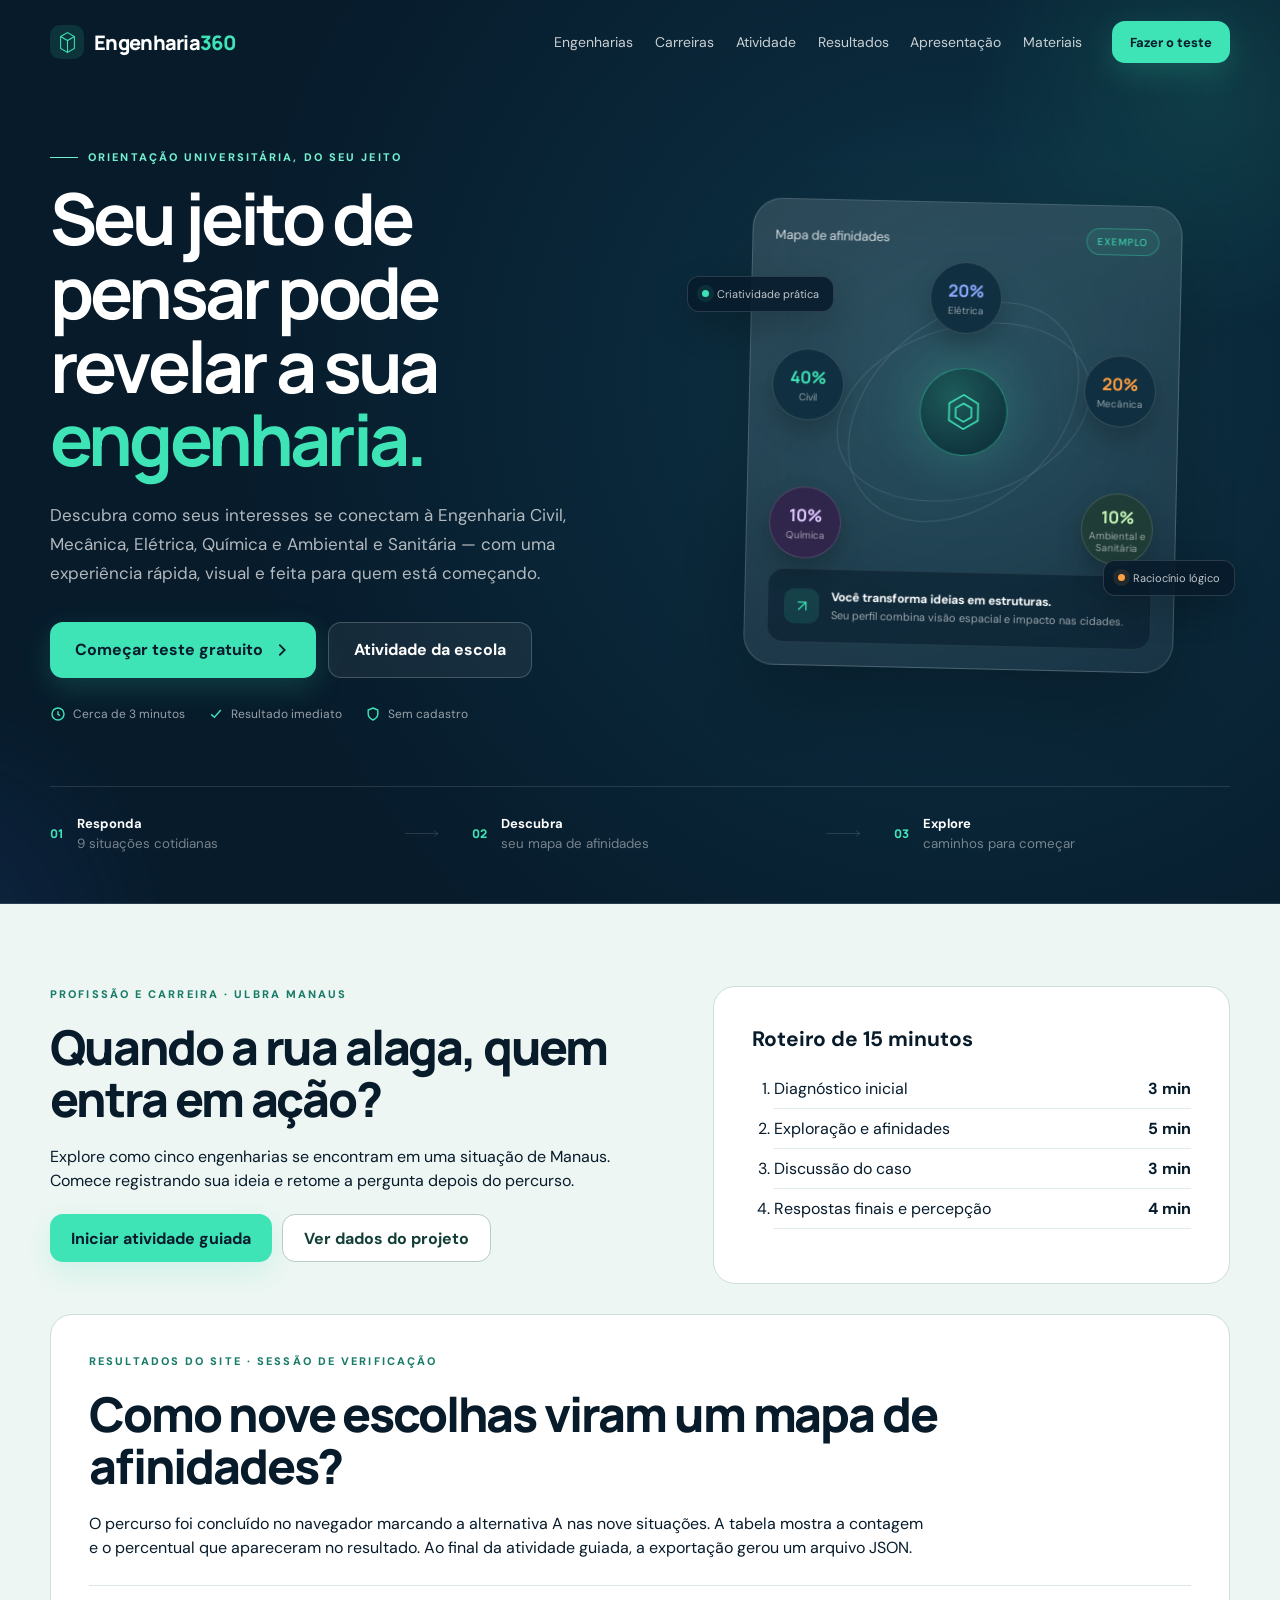
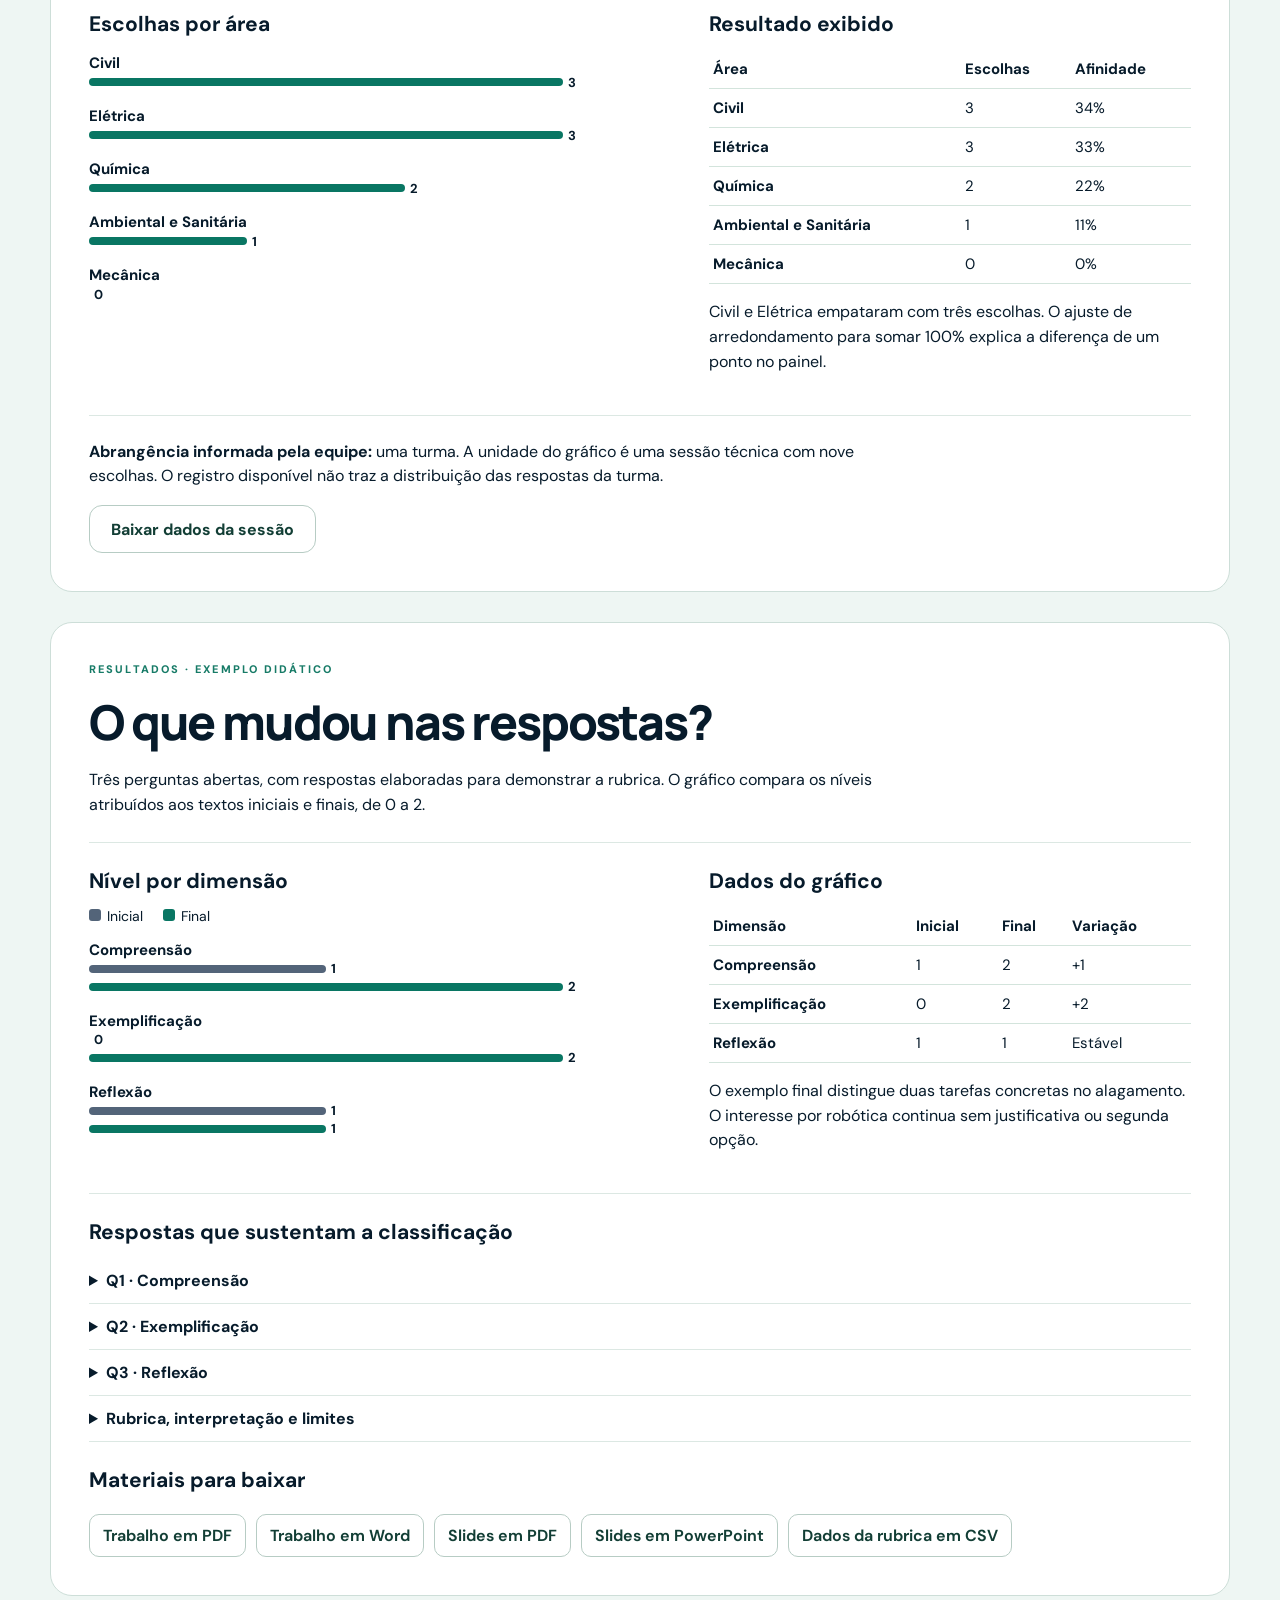
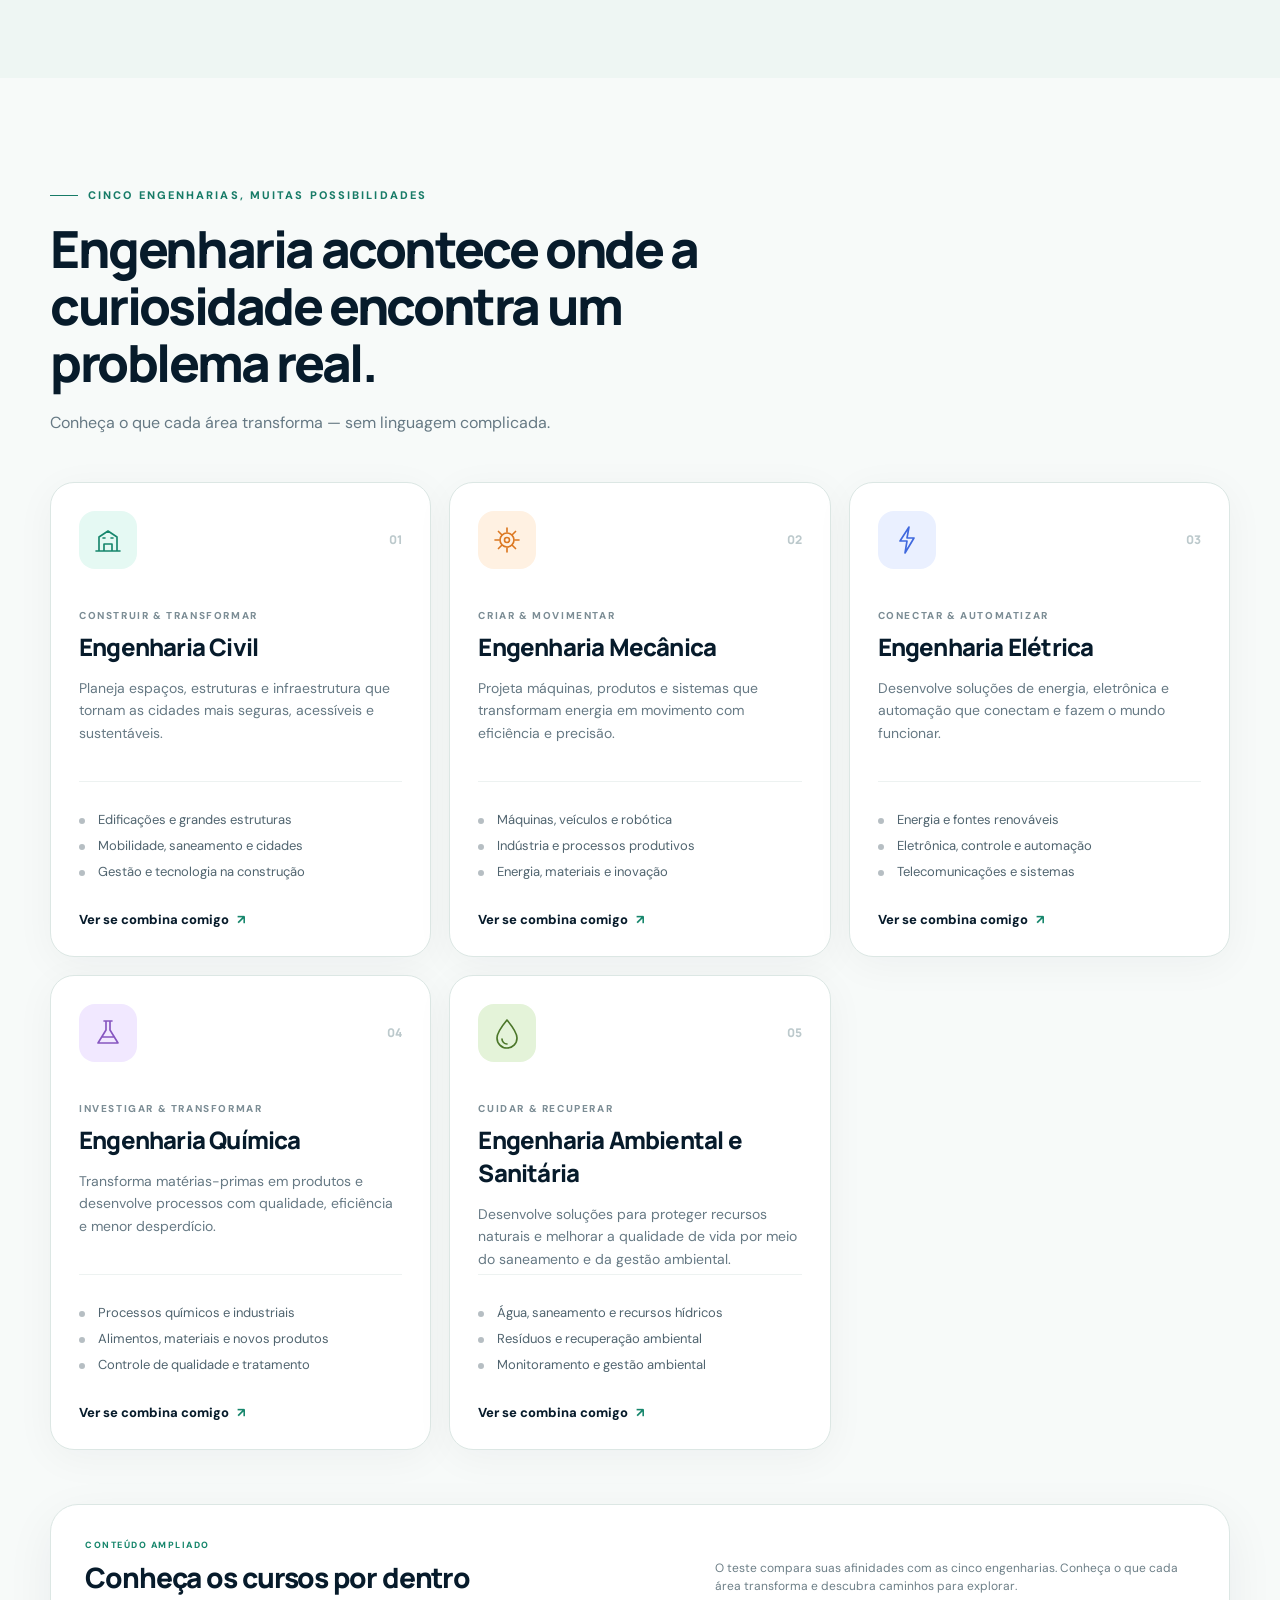
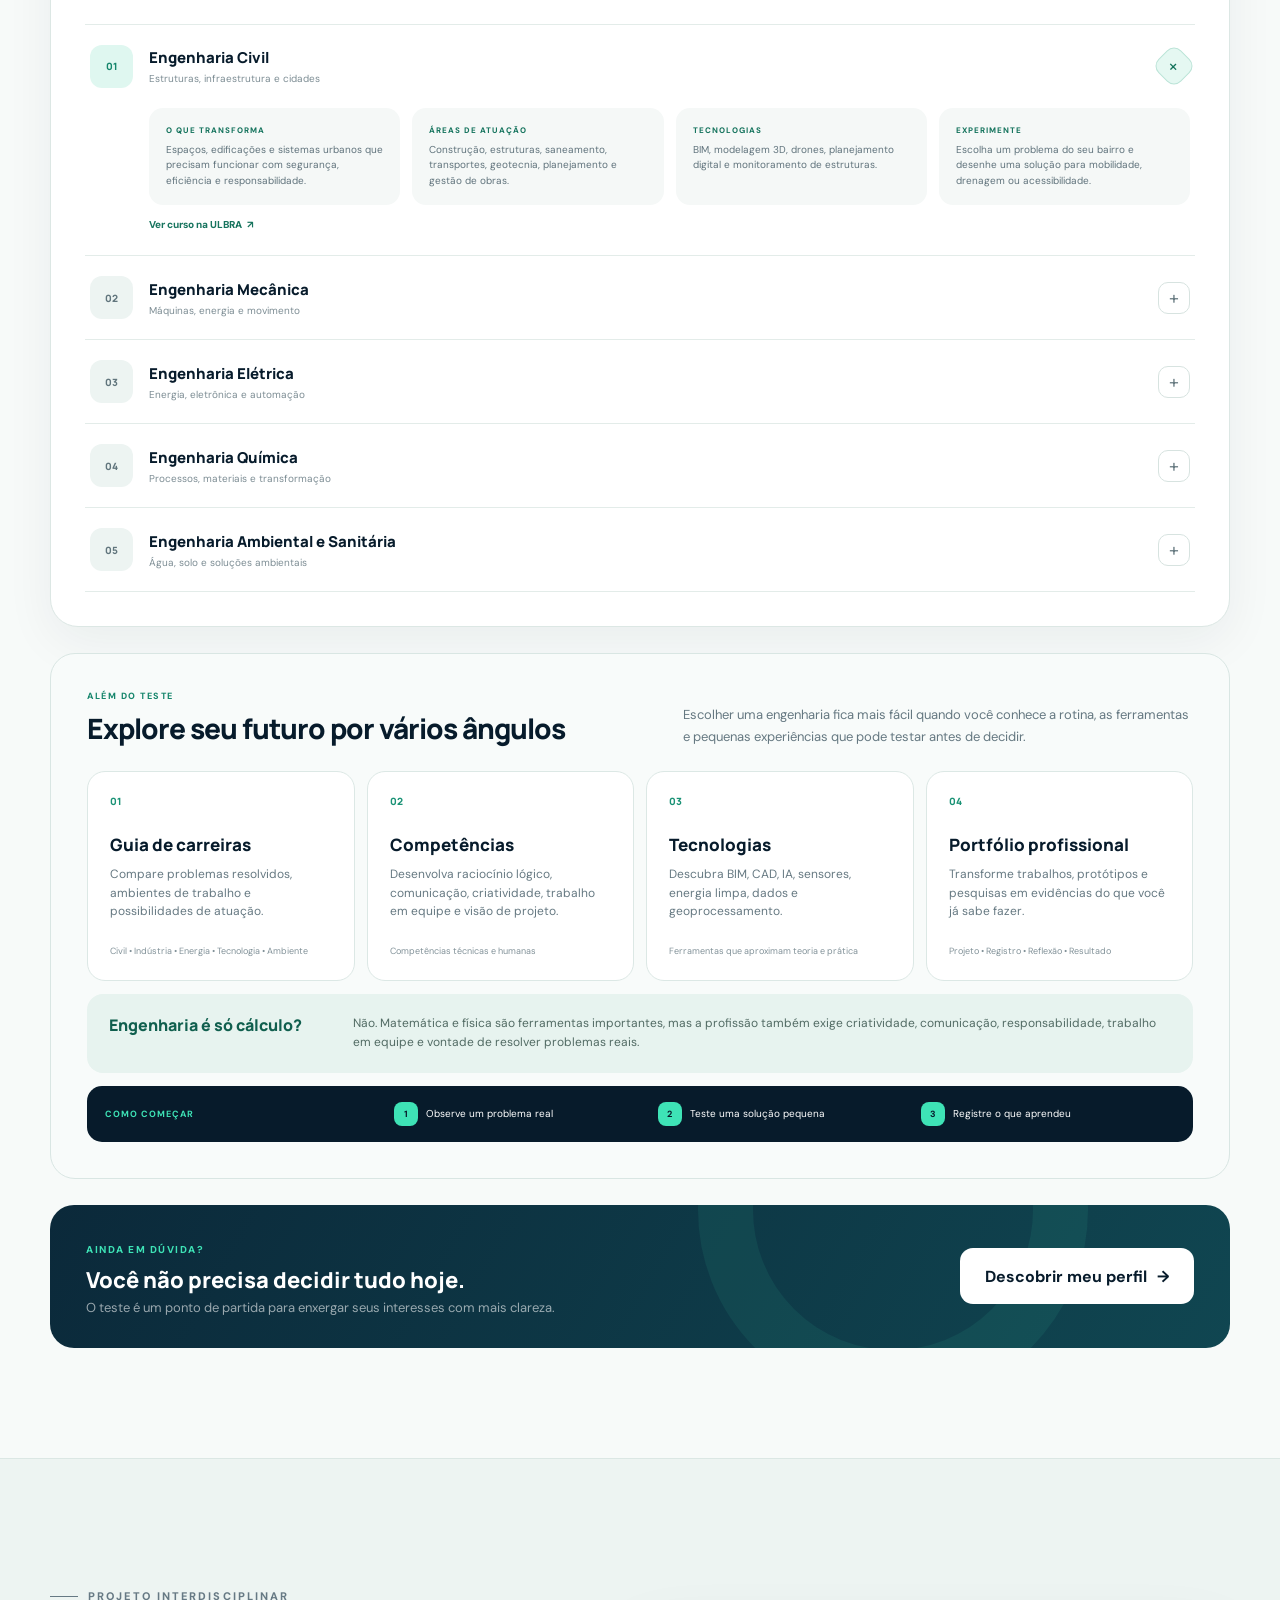
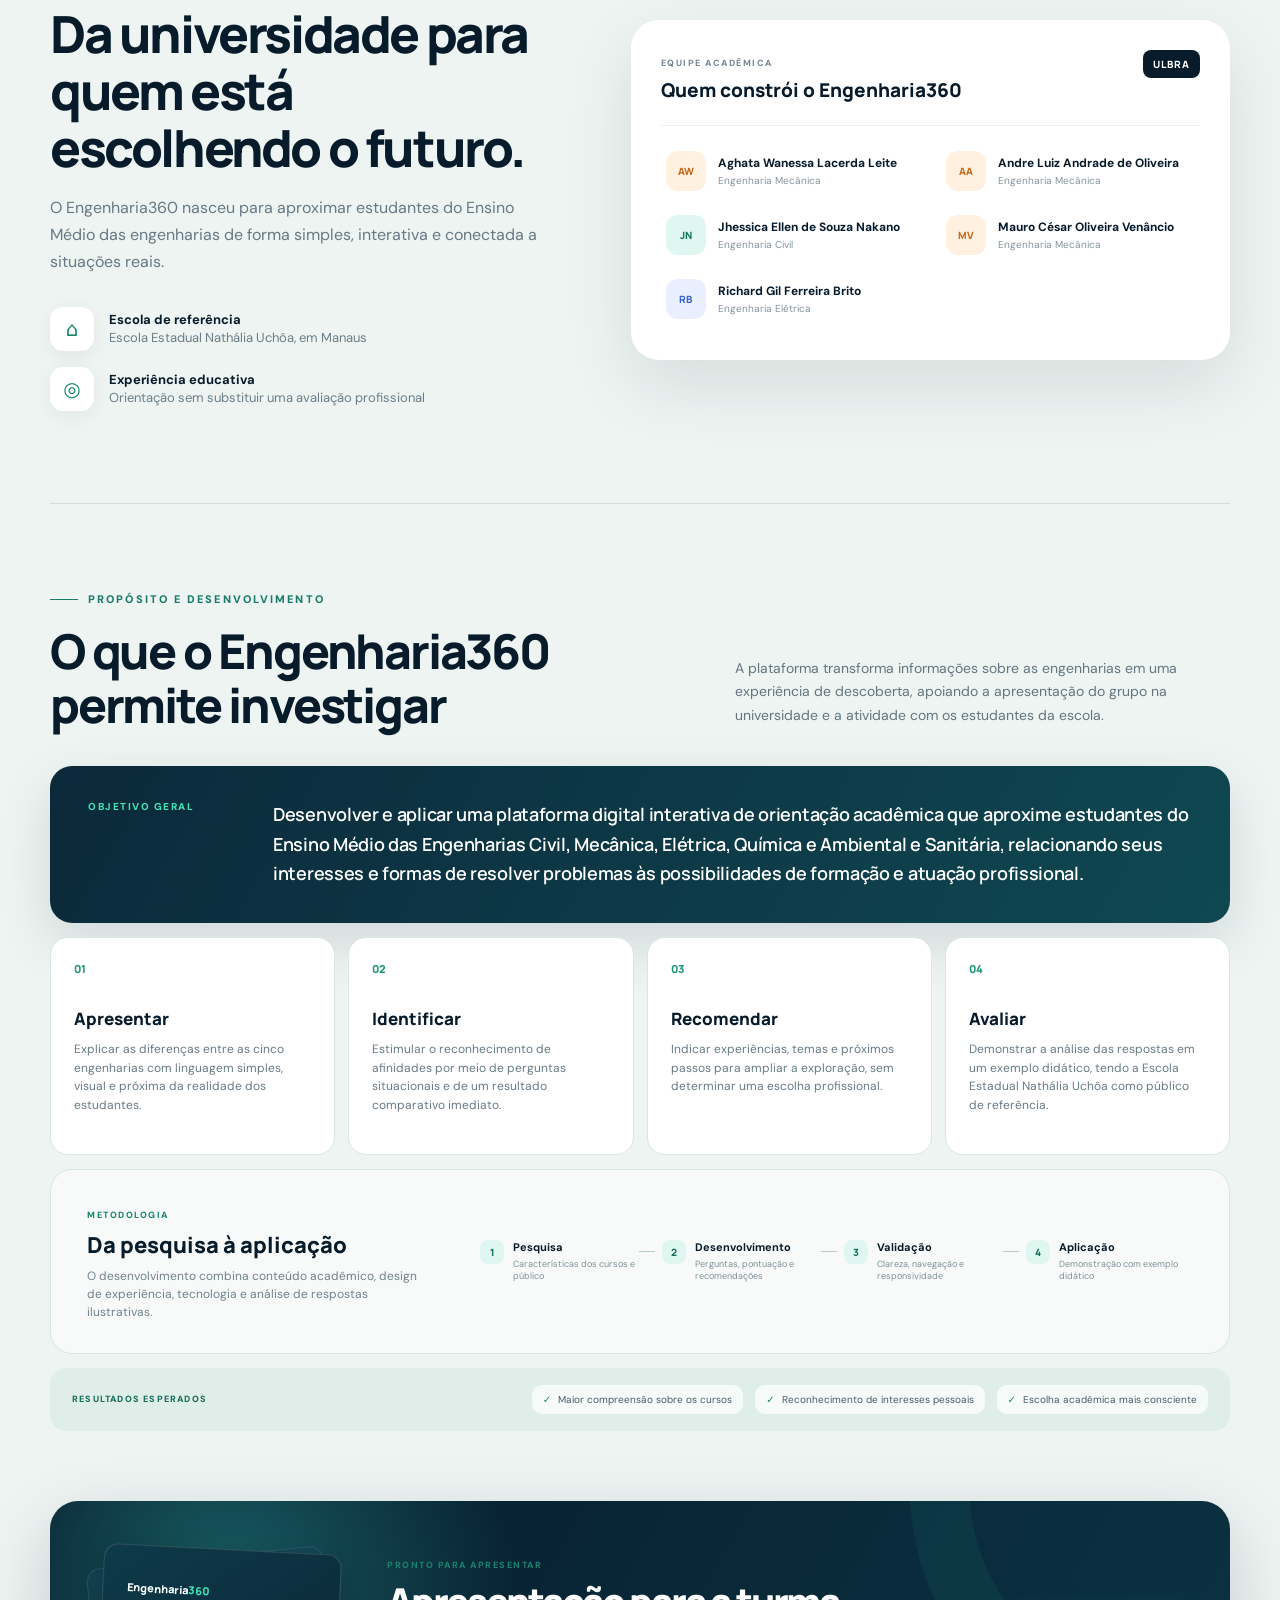
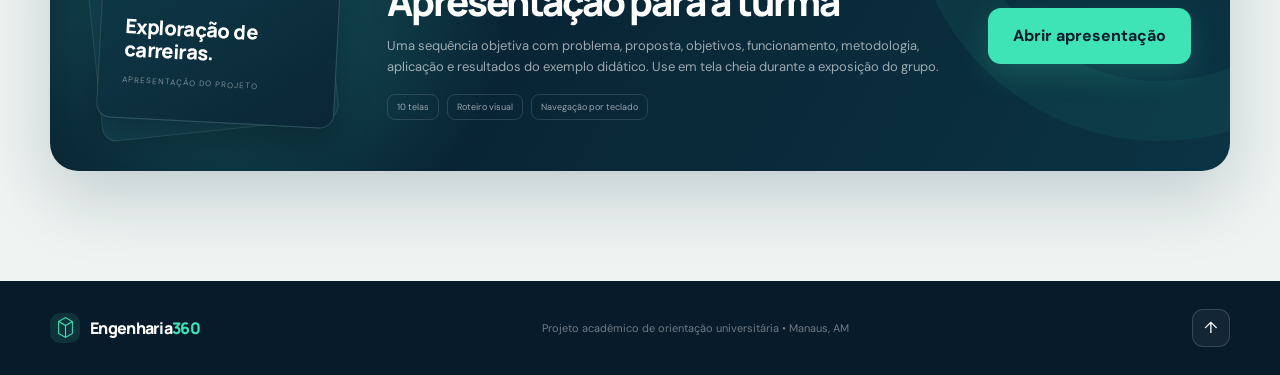
==== commit 7157f814: "Add files via upload" ====
--- a/index.html
+++ b/index.html
@@ -24,7 +24,9 @@
 .site-header .e360-mobile-nav a:last-child{border:0}
 .site-header .e360-mobile-nav a:focus-visible,.site-header .e360-menu-toggle:focus-visible{outline:2px solid #3de3b6;outline-offset:2px}
 }
-@media(max-width:400px){.site-header .nav-shell .brand{font-size:15px;gap:5px}.site-header .nav-shell .brand-mark{width:27px;height:27px;flex-shrink:0}.site-header .nav-shell .button{padding-inline:8px;font-size:10px}.site-header .e360-menu-toggle{width:36px;height:36px;flex-basis:36px}}
+@media(max-width:400px){.site-header .nav-shell .brand{font-size:15px;gap:5px}.site-header .nav-shell .brand-mark{width:27px;height:27px;flex-shrink:0}.site-header .nav-shell .button{padding-inline:10px;font-size:13px;min-height:44px}.site-header .e360-menu-toggle{width:44px;height:44px;flex-basis:44px}}
+#materiais{scroll-margin-top:20px}.desktop-nav{gap:clamp(12px,1.7vw,26px)}
+@media(max-width:680px){.file-list{display:grid;grid-template-columns:1fr 1fr}.file-list a{display:flex;align-items:center;min-height:44px}.score-row-top{flex-wrap:wrap}}
 </style>
 </head>
 <body>
@@ -44,12 +46,13 @@
         <a href="#carreiras">Carreiras</a>
         <a href="#atividade">Atividade</a><a href="#verificacao">Resultados</a>
         <a href="#apresentacao">Apresentação</a>
+        <a href="#materiais">Materiais</a>
       </nav>
 
       <button class="button button-small button-primary js-open-quiz" type="button">Fazer o teste</button>
       <button type="button" class="e360-menu-toggle" id="e360-menu-toggle" aria-label="Abrir menu" aria-expanded="false" aria-controls="e360-mobile-nav">☰</button>
     </div>
-  <nav class="e360-mobile-nav" id="e360-mobile-nav" aria-label="Navegação móvel" hidden><a href="#inicio">Início</a><a href="#engenharias">Engenharias</a><a href="#carreiras">Carreiras</a><a href="#atividade">Atividade</a><a href="#verificacao">Resultados</a><a href="#apresentacao">Apresentação</a></nav>
+  <nav class="e360-mobile-nav" id="e360-mobile-nav" aria-label="Navegação móvel" hidden><a href="#inicio">Início</a><a href="#engenharias">Engenharias</a><a href="#carreiras">Carreiras</a><a href="#atividade">Atividade</a><a href="#verificacao">Resultados</a><a href="#apresentacao">Apresentação</a><a href="#materiais">Materiais</a></nav>
   </header>
 
   <main id="conteudo">
@@ -117,7 +120,7 @@
 <div class="data-grid"><div><h3>Nível por dimensão</h3><div class="legend"><span>Inicial</span><span>Final</span></div><div class="measure"><strong>Compreensão</strong><div class="bar before" style="--v:1"><i></i><b>1</b></div><div class="bar after" style="--v:2"><i></i><b>2</b></div></div><div class="measure"><strong>Exemplificação</strong><div class="bar before" style="--v:0"><i></i><b>0</b></div><div class="bar after" style="--v:2"><i></i><b>2</b></div></div><div class="measure"><strong>Reflexão</strong><div class="bar before" style="--v:1"><i></i><b>1</b></div><div class="bar after" style="--v:1"><i></i><b>1</b></div></div></div><div><h3>Dados do gráfico</h3><table><thead><tr><th>Dimensão</th><th>Inicial</th><th>Final</th><th>Variação</th></tr></thead><tbody><tr><th scope="row">Compreensão</th><td>1</td><td>2</td><td>+1</td></tr><tr><th scope="row">Exemplificação</th><td>0</td><td>2</td><td>+2</td></tr><tr><th scope="row">Reflexão</th><td>1</td><td>1</td><td>Estável</td></tr></tbody></table><p>O exemplo final distingue duas tarefas concretas no alagamento. O interesse por robótica continua sem justificativa ou segunda opção.</p></div></div>
 <h3>Respostas que sustentam a classificação</h3><details><summary>Q1 · Compreensão</summary><p><b>Inicial</b> · A Civil cuida das obras e a Ambiental cuida do ambiente.</p><p><b>Final</b> · A Civil dimensiona a galeria para escoar a chuva. A Ambiental e Sanitária estuda o que essa água leva até o igarapé.</p></details><details><summary>Q2 · Exemplificação</summary><p><b>Inicial</b> · Não sei dar um exemplo.</p><p><b>Final</b> · Uma engenheira mecânica seleciona uma bomba para retirar a água acumulada.</p></details><details><summary>Q3 · Reflexão</summary><p><b>Inicial</b> · Eu escolheria Mecânica.</p><p><b>Final</b> · Eu escolheria Mecânica para trabalhar com robôs.</p></details>
 <details><summary>Rubrica, interpretação e limites</summary><p><b>Compreensão.</b> 0: sem distinção; 1: distinção genérica; 2: contribuições pertinentes das duas áreas.</p><p><b>Exemplificação.</b> 0: sem exemplo adequado; 1: exemplo vago; 2: tarefa concreta associada à área.</p><p><b>Reflexão.</b> 0: sem interesse explícito; 1: opção sem justificativa suficiente; 2: relaciona interesse a uma atividade e considera outra opção.</p><p>Na avaliação formativa (Black e Wiliam, 1998), a resposta orienta a próxima pergunta. Para Q3: o que você gostaria de projetar no robô e que outra engenharia participaria? Os valores ilustram a rubrica. A aprendizagem e a usabilidade com estudantes exigem coleta em campo.</p></details>
-<h3>Materiais da apresentação</h3><div class="file-list"><a href="./trabalho.pdf" download>Trabalho em PDF</a><a href="./trabalho.docx" download>Trabalho em Word</a><a href="./slides.pdf" download>Slides em PDF</a><a href="./slides.pptx" download>Slides em PowerPoint</a><a href="./dados.csv" download>Dados da rubrica em CSV</a></div></article></div></section>
+<h3 id="materiais">Materiais para baixar</h3><div class="file-list"><a href="./trabalho.pdf" download>Trabalho em PDF</a><a href="./trabalho.docx" download>Trabalho em Word</a><a href="./slides.pdf" download>Slides em PDF</a><a href="./slides.pptx" download>Slides em PowerPoint</a><a href="./dados.csv" download>Dados da rubrica em CSV</a></div></article></div></section>
     <section class="courses-section" id="engenharias">
       <div class="container">
         <div class="section-heading reveal">
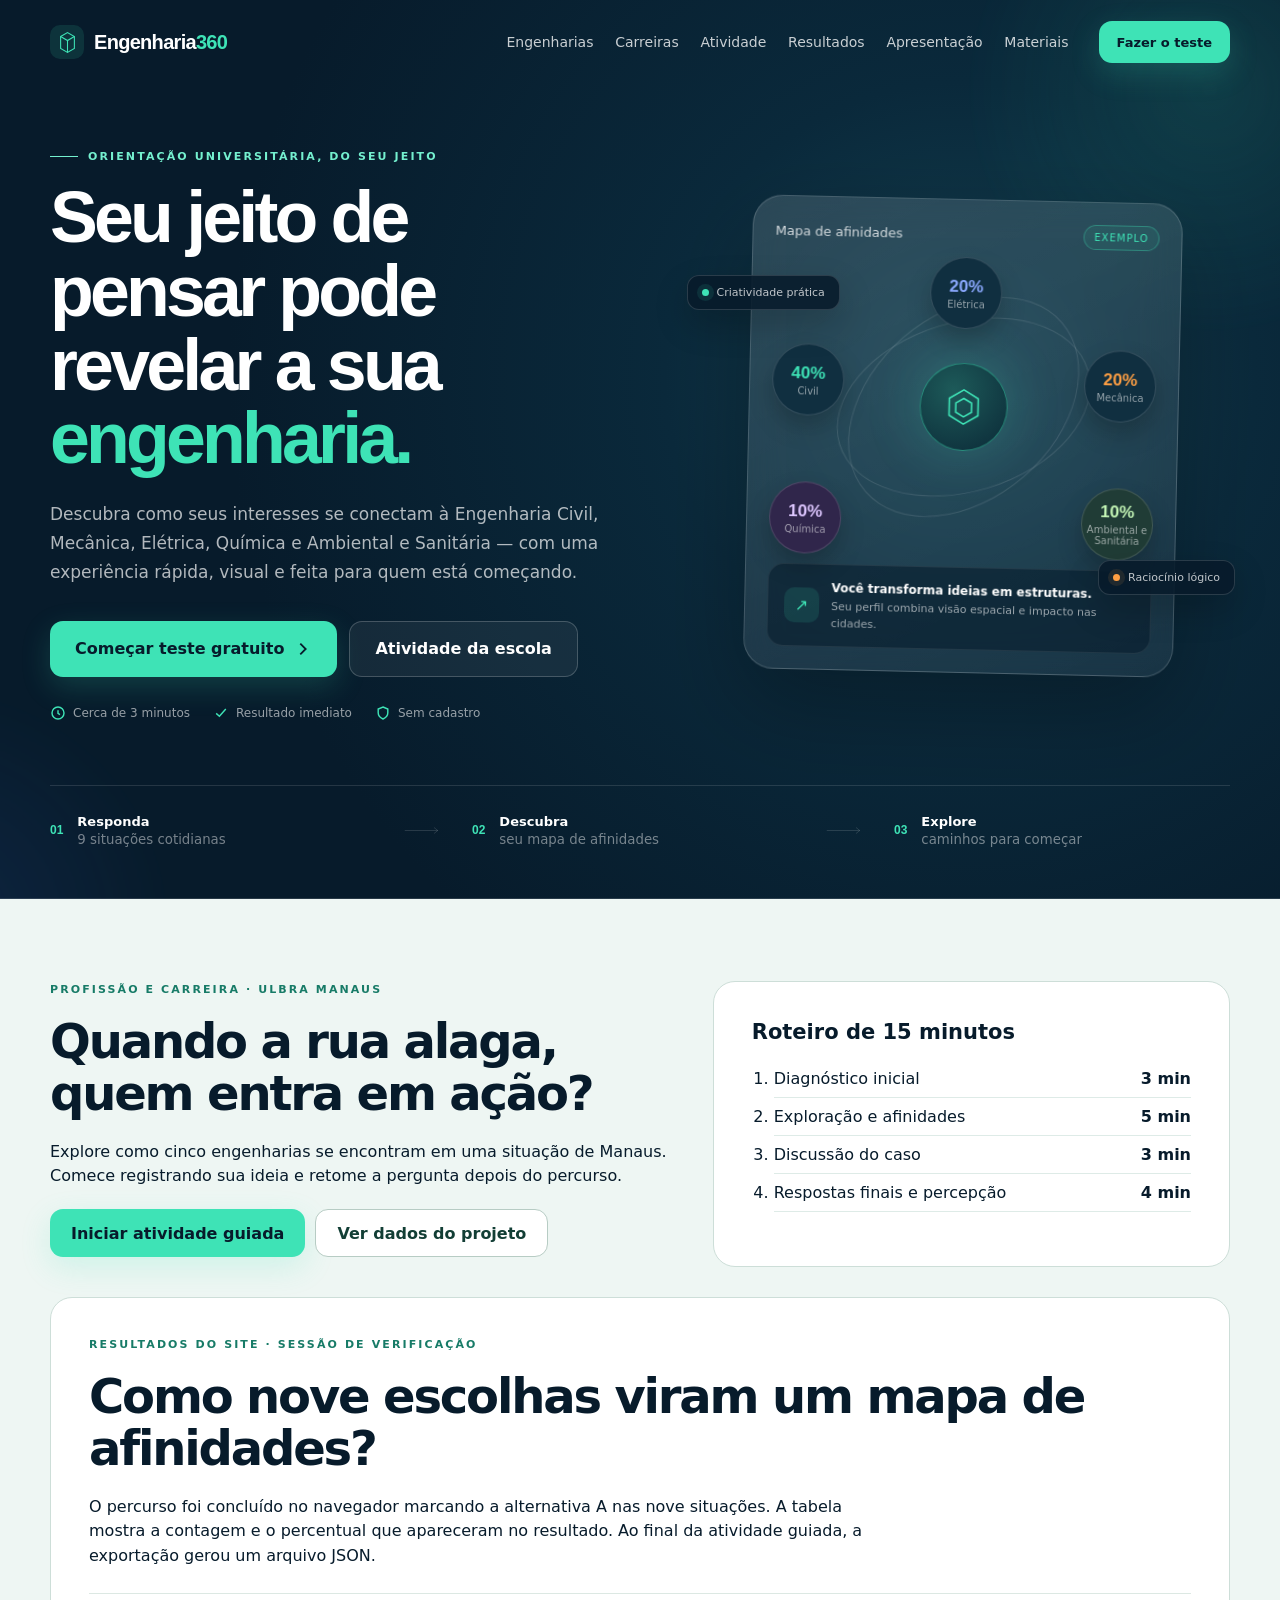
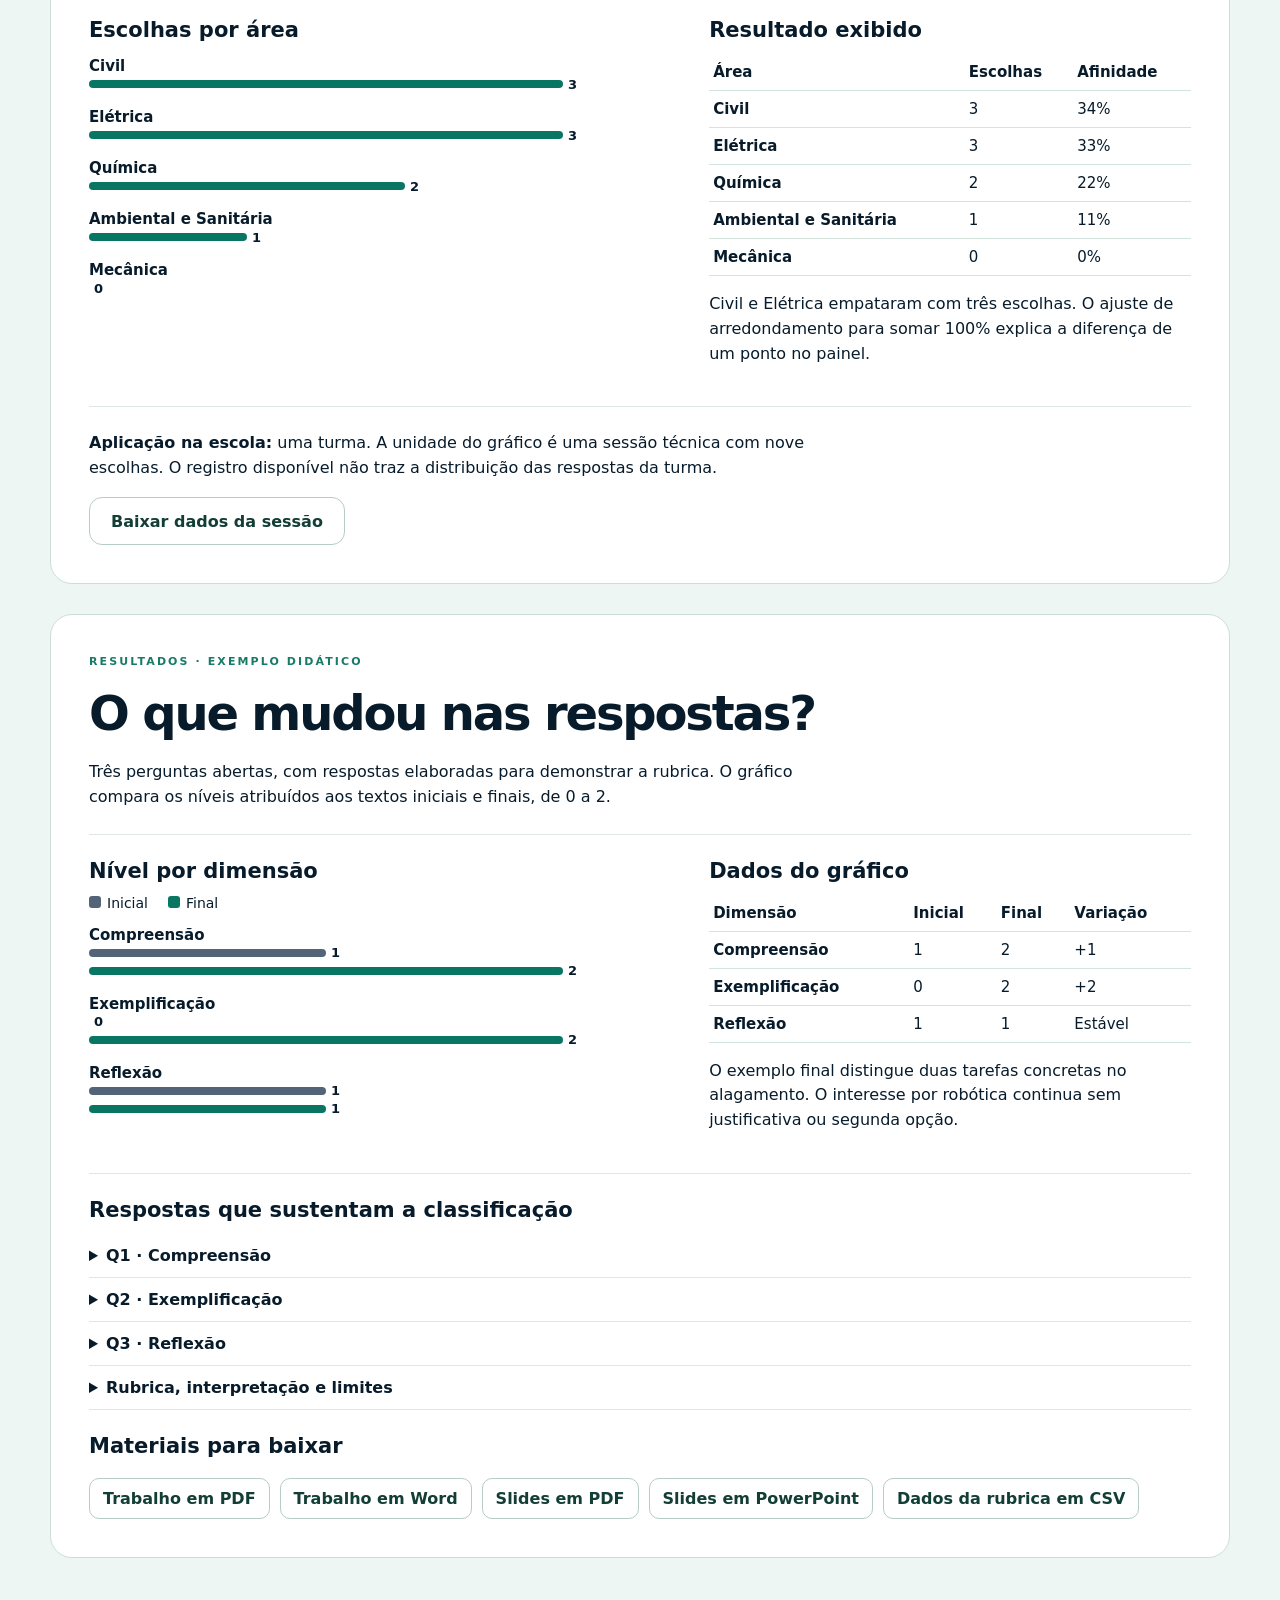
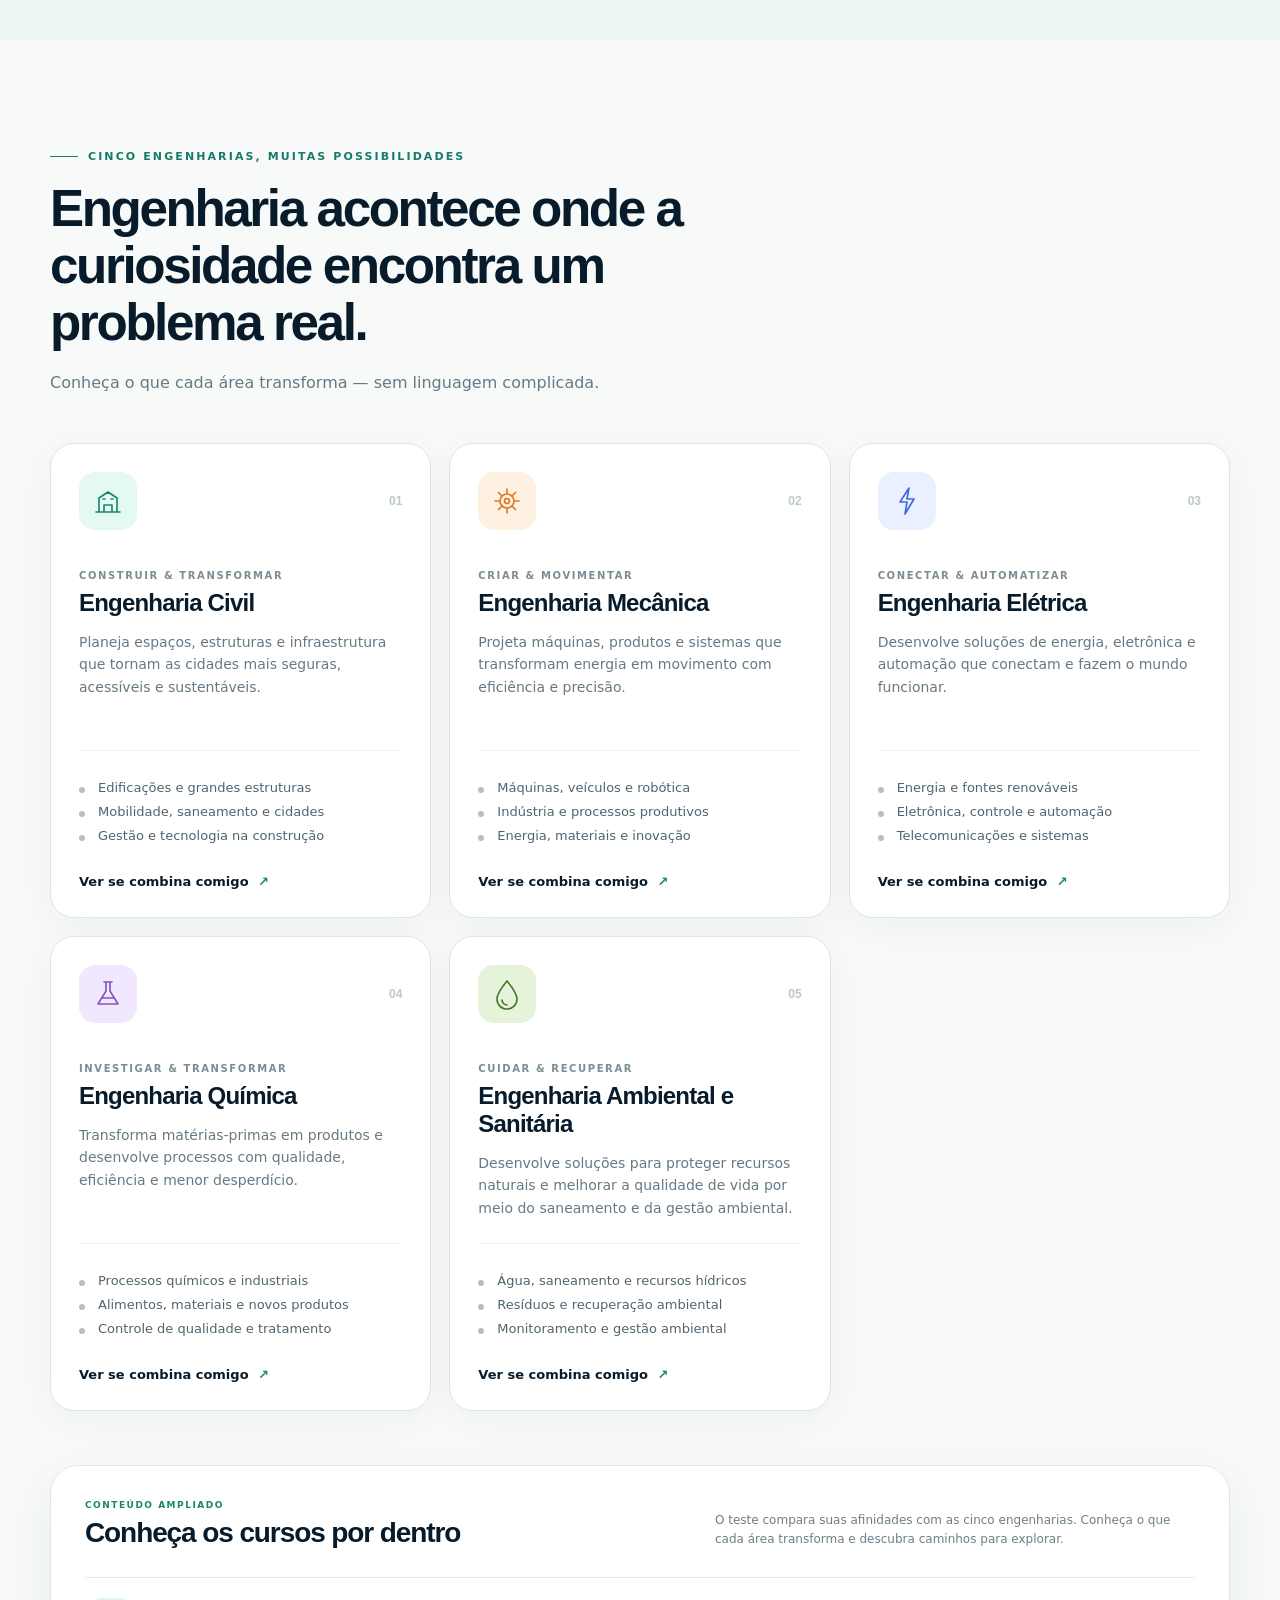
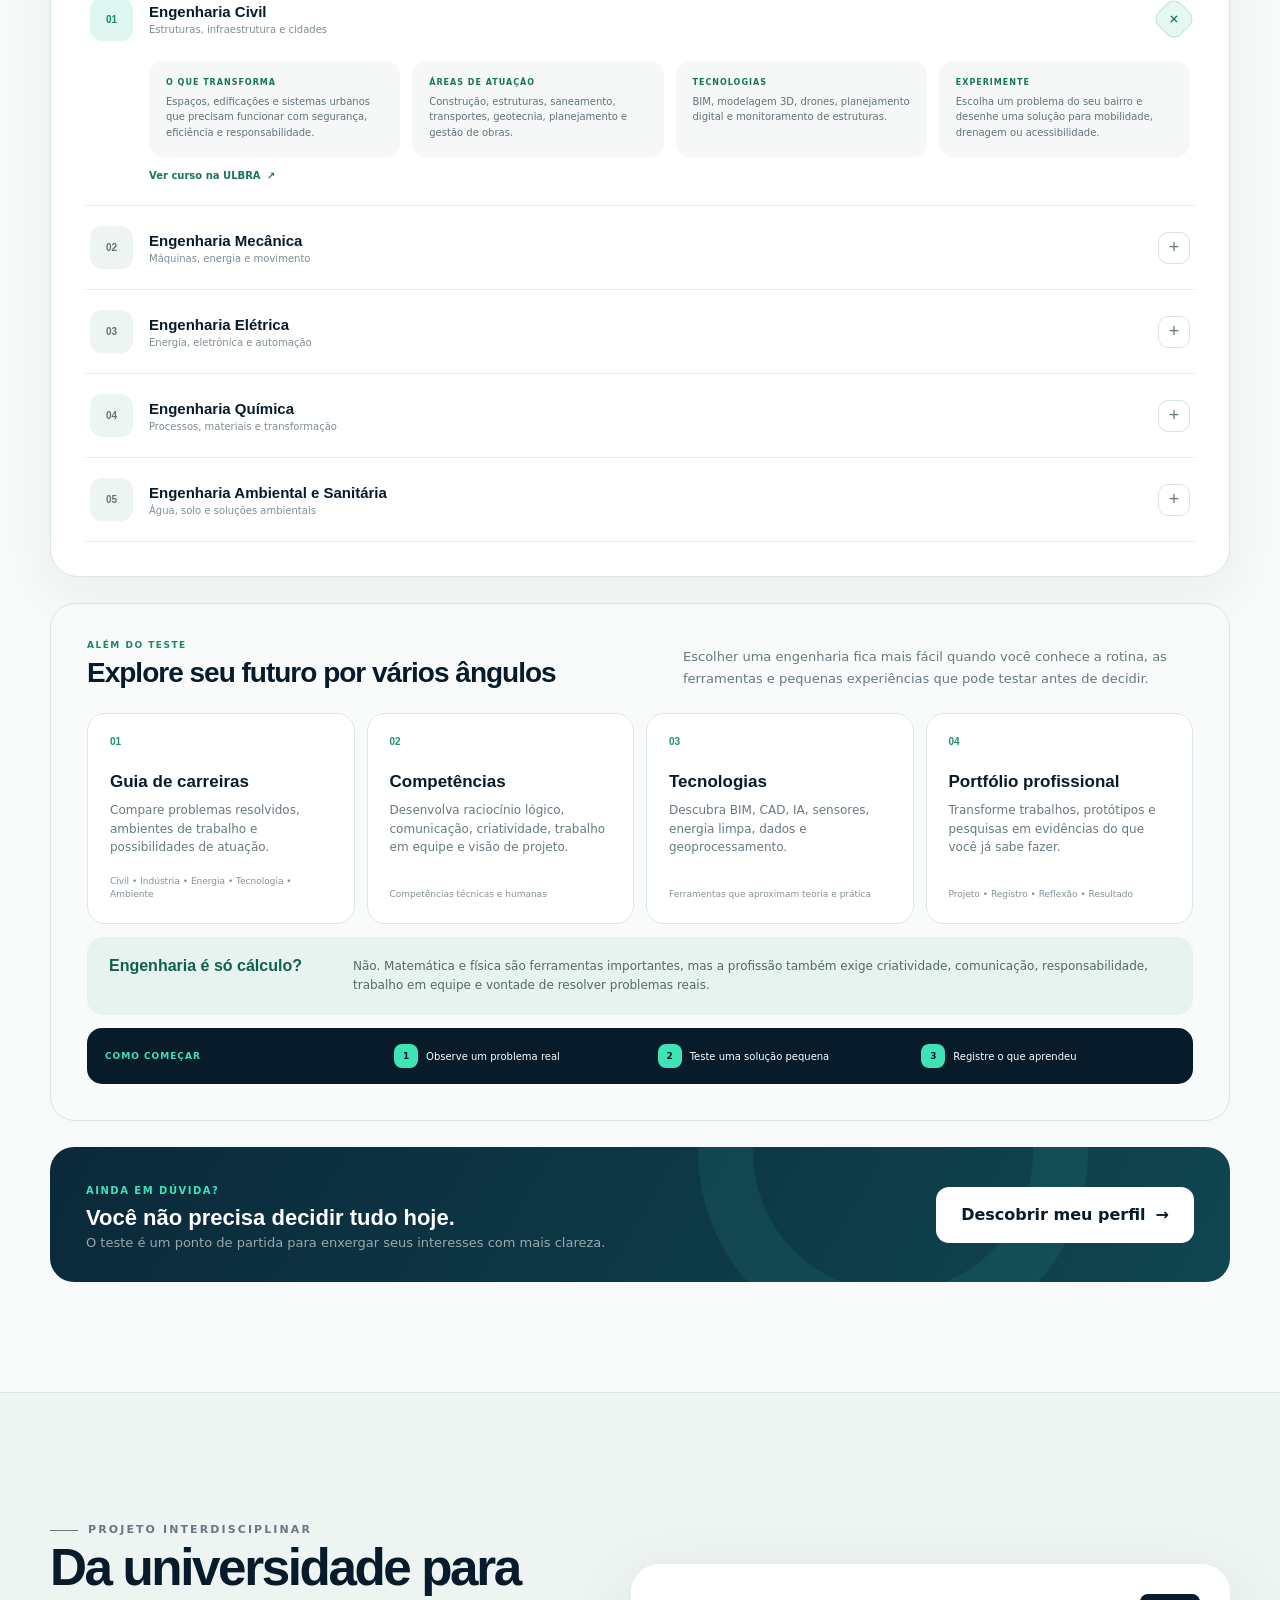
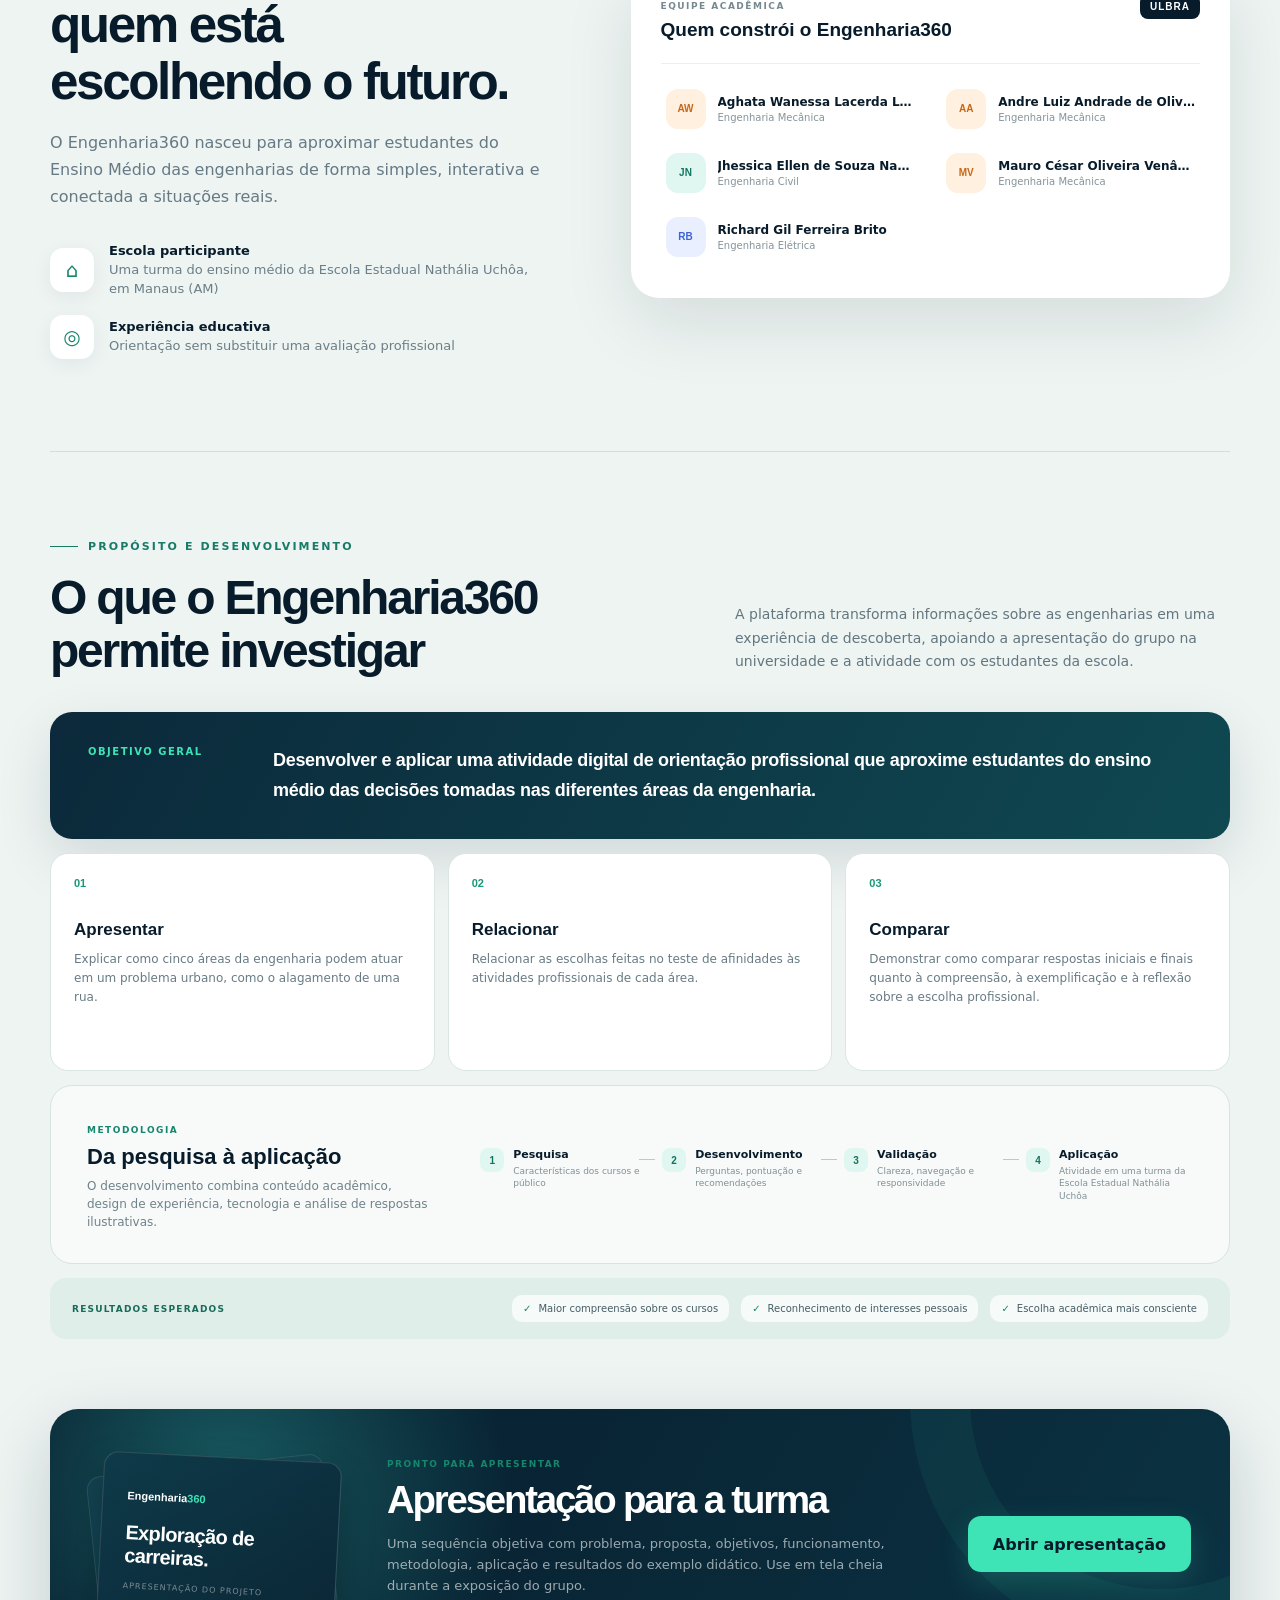
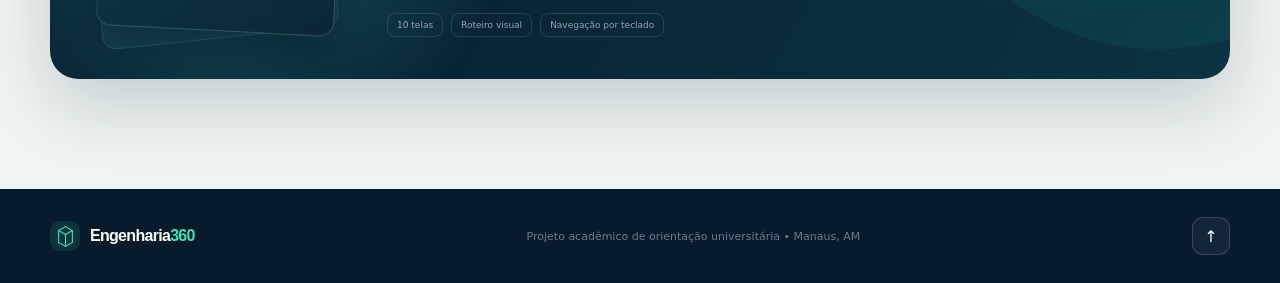
==== commit 6bd58d76: "Add files via upload" ====
--- a/index.html
+++ b/index.html
@@ -6,9 +6,6 @@
   <meta name="theme-color" content="#071b2b">
   <meta name="description" content="Faça um teste de afinidade e explore cinco áreas da engenharia, carreiras, competências e tecnologias.">
   <title>Engenharia360 — Descubra sua engenharia</title>
-  <link rel="preconnect" href="https://fonts.googleapis.com">
-  <link rel="preconnect" href="https://fonts.gstatic.com" crossorigin>
-  <link href="https://fonts.googleapis.com/css2?family=DM+Sans:wght@400;500;600;700&family=Manrope:wght@600;700;800&display=swap" rel="stylesheet">
   <link rel="stylesheet" href="styles.css">
 <style id="e360-mobile-style">
 .e360-menu-toggle{display:none}
@@ -116,10 +113,10 @@
 <div class="studio-intro"><div><p class="eyebrow eyebrow-dark">Profissão e Carreira · ULBRA Manaus</p><h2>Quando a rua alaga, quem entra em ação?</h2><p>Explore como cinco engenharias se encontram em uma situação de Manaus. Comece registrando sua ideia e retome a pergunta depois do percurso.</p><div class="studio-actions"><button class="button button-primary" id="begin-session">Iniciar atividade guiada</button><a href="#verificacao" class="button secondary">Ver dados do projeto</a></div></div>
 <aside><h3>Roteiro de 15 minutos</h3><ol><li>Diagnóstico inicial <b>3 min</b></li><li>Exploração e afinidades <b>5 min</b></li><li>Discussão do caso <b>3 min</b></li><li>Respostas finais e percepção <b>4 min</b></li></ol></aside></div>
 <section id="activity-work" hidden aria-label="Atividade guiada"></section>
-<section class="study-panel" id="verificacao"><p class="eyebrow eyebrow-dark">Resultados do site · Sessão de verificação</p><h2>Como nove escolhas viram um mapa de afinidades?</h2><p>O percurso foi concluído no navegador marcando a alternativa A nas nove situações. A tabela mostra a contagem e o percentual que apareceram no resultado. Ao final da atividade guiada, a exportação gerou um arquivo JSON.</p><div class="data-grid"><div><h3>Escolhas por área</h3><div class="measure"><strong>Civil</strong><div class="bar after" style="--v:2.0"><i></i><b>3</b></div></div><div class="measure"><strong>Elétrica</strong><div class="bar after" style="--v:2.0"><i></i><b>3</b></div></div><div class="measure"><strong>Química</strong><div class="bar after" style="--v:1.3333333333333333"><i></i><b>2</b></div></div><div class="measure"><strong>Ambiental e Sanitária</strong><div class="bar after" style="--v:0.6666666666666666"><i></i><b>1</b></div></div><div class="measure"><strong>Mecânica</strong><div class="bar after" style="--v:0.0"><i></i><b>0</b></div></div></div><div><h3>Resultado exibido</h3><table><thead><tr><th>Área</th><th>Escolhas</th><th>Afinidade</th></tr></thead><tbody><tr><th scope="row">Civil</th><td>3</td><td>34%</td></tr><tr><th scope="row">Elétrica</th><td>3</td><td>33%</td></tr><tr><th scope="row">Química</th><td>2</td><td>22%</td></tr><tr><th scope="row">Ambiental e Sanitária</th><td>1</td><td>11%</td></tr><tr><th scope="row">Mecânica</th><td>0</td><td>0%</td></tr></tbody></table><p>Civil e Elétrica empataram com três escolhas. O ajuste de arredondamento para somar 100% explica a diferença de um ponto no painel.</p></div></div><p><strong>Abrangência informada pela equipe:</strong> uma turma. A unidade do gráfico é uma sessão técnica com nove escolhas. O registro disponível não traz a distribuição das respostas da turma.</p><a class="button secondary" href="sessao.csv" download>Baixar dados da sessão</a></section><article class="study-panel" id="resultados"><p class="eyebrow eyebrow-dark">Resultados · exemplo didático</p><h2>O que mudou nas respostas?</h2><p>Três perguntas abertas, com respostas elaboradas para demonstrar a rubrica. O gráfico compara os níveis atribuídos aos textos iniciais e finais, de 0 a 2.</p>
+<section class="study-panel" id="verificacao"><p class="eyebrow eyebrow-dark">Resultados do site · Sessão de verificação</p><h2>Como nove escolhas viram um mapa de afinidades?</h2><p>O percurso foi concluído no navegador marcando a alternativa A nas nove situações. A tabela mostra a contagem e o percentual que apareceram no resultado. Ao final da atividade guiada, a exportação gerou um arquivo JSON.</p><div class="data-grid"><div><h3>Escolhas por área</h3><div class="measure"><strong>Civil</strong><div class="bar after" style="--v:2.0"><i></i><b>3</b></div></div><div class="measure"><strong>Elétrica</strong><div class="bar after" style="--v:2.0"><i></i><b>3</b></div></div><div class="measure"><strong>Química</strong><div class="bar after" style="--v:1.3333333333333333"><i></i><b>2</b></div></div><div class="measure"><strong>Ambiental e Sanitária</strong><div class="bar after" style="--v:0.6666666666666666"><i></i><b>1</b></div></div><div class="measure"><strong>Mecânica</strong><div class="bar after" style="--v:0.0"><i></i><b>0</b></div></div></div><div><h3>Resultado exibido</h3><table><thead><tr><th>Área</th><th>Escolhas</th><th>Afinidade</th></tr></thead><tbody><tr><th scope="row">Civil</th><td>3</td><td>34%</td></tr><tr><th scope="row">Elétrica</th><td>3</td><td>33%</td></tr><tr><th scope="row">Química</th><td>2</td><td>22%</td></tr><tr><th scope="row">Ambiental e Sanitária</th><td>1</td><td>11%</td></tr><tr><th scope="row">Mecânica</th><td>0</td><td>0%</td></tr></tbody></table><p>Civil e Elétrica empataram com três escolhas. O ajuste de arredondamento para somar 100% explica a diferença de um ponto no painel.</p></div></div><p><strong>Aplicação na escola:</strong> uma turma. A unidade do gráfico é uma sessão técnica com nove escolhas. O registro disponível não traz a distribuição das respostas da turma.</p><a class="button secondary" href="sessao.csv" download>Baixar dados da sessão</a></section><article class="study-panel" id="resultados"><p class="eyebrow eyebrow-dark">Resultados · exemplo didático</p><h2>O que mudou nas respostas?</h2><p>Três perguntas abertas, com respostas elaboradas para demonstrar a rubrica. O gráfico compara os níveis atribuídos aos textos iniciais e finais, de 0 a 2.</p>
 <div class="data-grid"><div><h3>Nível por dimensão</h3><div class="legend"><span>Inicial</span><span>Final</span></div><div class="measure"><strong>Compreensão</strong><div class="bar before" style="--v:1"><i></i><b>1</b></div><div class="bar after" style="--v:2"><i></i><b>2</b></div></div><div class="measure"><strong>Exemplificação</strong><div class="bar before" style="--v:0"><i></i><b>0</b></div><div class="bar after" style="--v:2"><i></i><b>2</b></div></div><div class="measure"><strong>Reflexão</strong><div class="bar before" style="--v:1"><i></i><b>1</b></div><div class="bar after" style="--v:1"><i></i><b>1</b></div></div></div><div><h3>Dados do gráfico</h3><table><thead><tr><th>Dimensão</th><th>Inicial</th><th>Final</th><th>Variação</th></tr></thead><tbody><tr><th scope="row">Compreensão</th><td>1</td><td>2</td><td>+1</td></tr><tr><th scope="row">Exemplificação</th><td>0</td><td>2</td><td>+2</td></tr><tr><th scope="row">Reflexão</th><td>1</td><td>1</td><td>Estável</td></tr></tbody></table><p>O exemplo final distingue duas tarefas concretas no alagamento. O interesse por robótica continua sem justificativa ou segunda opção.</p></div></div>
 <h3>Respostas que sustentam a classificação</h3><details><summary>Q1 · Compreensão</summary><p><b>Inicial</b> · A Civil cuida das obras e a Ambiental cuida do ambiente.</p><p><b>Final</b> · A Civil dimensiona a galeria para escoar a chuva. A Ambiental e Sanitária estuda o que essa água leva até o igarapé.</p></details><details><summary>Q2 · Exemplificação</summary><p><b>Inicial</b> · Não sei dar um exemplo.</p><p><b>Final</b> · Uma engenheira mecânica seleciona uma bomba para retirar a água acumulada.</p></details><details><summary>Q3 · Reflexão</summary><p><b>Inicial</b> · Eu escolheria Mecânica.</p><p><b>Final</b> · Eu escolheria Mecânica para trabalhar com robôs.</p></details>
-<details><summary>Rubrica, interpretação e limites</summary><p><b>Compreensão.</b> 0: sem distinção; 1: distinção genérica; 2: contribuições pertinentes das duas áreas.</p><p><b>Exemplificação.</b> 0: sem exemplo adequado; 1: exemplo vago; 2: tarefa concreta associada à área.</p><p><b>Reflexão.</b> 0: sem interesse explícito; 1: opção sem justificativa suficiente; 2: relaciona interesse a uma atividade e considera outra opção.</p><p>Na avaliação formativa (Black e Wiliam, 1998), a resposta orienta a próxima pergunta. Para Q3: o que você gostaria de projetar no robô e que outra engenharia participaria? Os valores ilustram a rubrica. A aprendizagem e a usabilidade com estudantes exigem coleta em campo.</p></details>
+<details><summary>Rubrica, interpretação e limites</summary><p><b>Compreensão.</b> 0: sem distinção; 1: distinção genérica; 2: contribuições pertinentes das duas áreas.</p><p><b>Exemplificação.</b> 0: sem exemplo adequado; 1: exemplo vago; 2: tarefa concreta associada à área.</p><p><b>Reflexão.</b> 0: sem interesse explícito; 1: indica um interesse, mas deixa de justificá-lo ou de citar outra opção; 2: justifica o interesse por uma atividade e cita outra opção.</p><p>Na avaliação formativa (Black e Wiliam, 1998), a resposta orienta a próxima pergunta. Para Q3: o que você gostaria de projetar no robô e que outra engenharia participaria? Os valores ilustram a rubrica. A avaliação da aprendizagem e da experiência dos estudantes depende de registros individuais da turma.</p></details>
 <h3 id="materiais">Materiais para baixar</h3><div class="file-list"><a href="./trabalho.pdf" download>Trabalho em PDF</a><a href="./trabalho.docx" download>Trabalho em Word</a><a href="./slides.pdf" download>Slides em PDF</a><a href="./slides.pptx" download>Slides em PowerPoint</a><a href="./dados.csv" download>Dados da rubrica em CSV</a></div></article></div></section>
     <section class="courses-section" id="engenharias">
       <div class="container">
@@ -296,7 +293,7 @@
           <h2>Da universidade para quem está escolhendo o futuro.</h2>
           <p>O Engenharia360 nasceu para aproximar estudantes do Ensino Médio das engenharias de forma simples, interativa e conectada a situações reais.</p>
           <div class="project-facts">
-            <div><span class="fact-icon" aria-hidden="true">⌂</span><p><strong>Escola de referência</strong><br>Escola Estadual Nathália Uchôa, em Manaus</p></div>
+            <div><span class="fact-icon" aria-hidden="true">⌂</span><p><strong>Escola participante</strong><br>Uma turma do ensino médio da Escola Estadual Nathália Uchôa, em Manaus (AM)</p></div>
             <div><span class="fact-icon" aria-hidden="true">◎</span><p><strong>Experiência educativa</strong><br>Orientação sem substituir uma avaliação profissional</p></div>
           </div>
         </div>
@@ -324,14 +321,13 @@
 
         <article class="general-objective reveal">
           <span class="objective-number">Objetivo geral</span>
-          <p>Desenvolver e aplicar uma plataforma digital interativa de orientação acadêmica que aproxime estudantes do Ensino Médio das Engenharias Civil, Mecânica, Elétrica, Química e Ambiental e Sanitária, relacionando seus interesses e formas de resolver problemas às possibilidades de formação e atuação profissional.</p>
+          <p>Desenvolver e aplicar uma atividade digital de orientação profissional que aproxime estudantes do ensino médio das decisões tomadas nas diferentes áreas da engenharia.</p>
         </article>
 
         <div class="specific-grid" aria-label="Objetivos específicos">
-          <article class="specific-card reveal"><span>01</span><h3>Apresentar</h3><p>Explicar as diferenças entre as cinco engenharias com linguagem simples, visual e próxima da realidade dos estudantes.</p></article>
-          <article class="specific-card reveal"><span>02</span><h3>Identificar</h3><p>Estimular o reconhecimento de afinidades por meio de perguntas situacionais e de um resultado comparativo imediato.</p></article>
-          <article class="specific-card reveal"><span>03</span><h3>Recomendar</h3><p>Indicar experiências, temas e próximos passos para ampliar a exploração, sem determinar uma escolha profissional.</p></article>
-          <article class="specific-card reveal"><span>04</span><h3>Avaliar</h3><p>Demonstrar a análise das respostas em um exemplo didático, tendo a Escola Estadual Nathália Uchôa como público de referência.</p></article>
+          <article class="specific-card reveal"><span>01</span><h3>Apresentar</h3><p>Explicar como cinco áreas da engenharia podem atuar em um problema urbano, como o alagamento de uma rua.</p></article>
+          <article class="specific-card reveal"><span>02</span><h3>Relacionar</h3><p>Relacionar as escolhas feitas no teste de afinidades às atividades profissionais de cada área.</p></article>
+          <article class="specific-card reveal"><span>03</span><h3>Comparar</h3><p>Demonstrar como comparar respostas iniciais e finais quanto à compreensão, à exemplificação e à reflexão sobre a escolha profissional.</p></article>
         </div>
 
         <div class="method-panel reveal">
@@ -344,7 +340,7 @@
             <li><b>1</b><span><strong>Pesquisa</strong><small>Características dos cursos e público</small></span></li>
             <li><b>2</b><span><strong>Desenvolvimento</strong><small>Perguntas, pontuação e recomendações</small></span></li>
             <li><b>3</b><span><strong>Validação</strong><small>Clareza, navegação e responsividade</small></span></li>
-            <li><b>4</b><span><strong>Aplicação</strong><small>Demonstração com exemplo didático</small></span></li>
+            <li><b>4</b><span><strong>Aplicação</strong><small>Atividade em uma turma da Escola Estadual Nathália Uchôa</small></span></li>
           </ol>
         </div>
 
--- a/styles.css
+++ b/styles.css
@@ -1,3 +1,5 @@
+@font-face{font-family:"DM Sans";src:url("fontes/dm-sans.ttf") format("truetype");font-weight:100 1000;font-display:swap}
+@font-face{font-family:Manrope;src:url("fontes/manrope.ttf") format("truetype");font-weight:200 800;font-display:swap}
 :root {
   --ink: #071b2b;
   --ink-soft: #2b4252;
@@ -688,3 +690,5 @@
     white-space: nowrap;
   }
 }
+
+@media(min-width:960px){.specific-grid{grid-template-columns:repeat(3,minmax(0,1fr))}}
